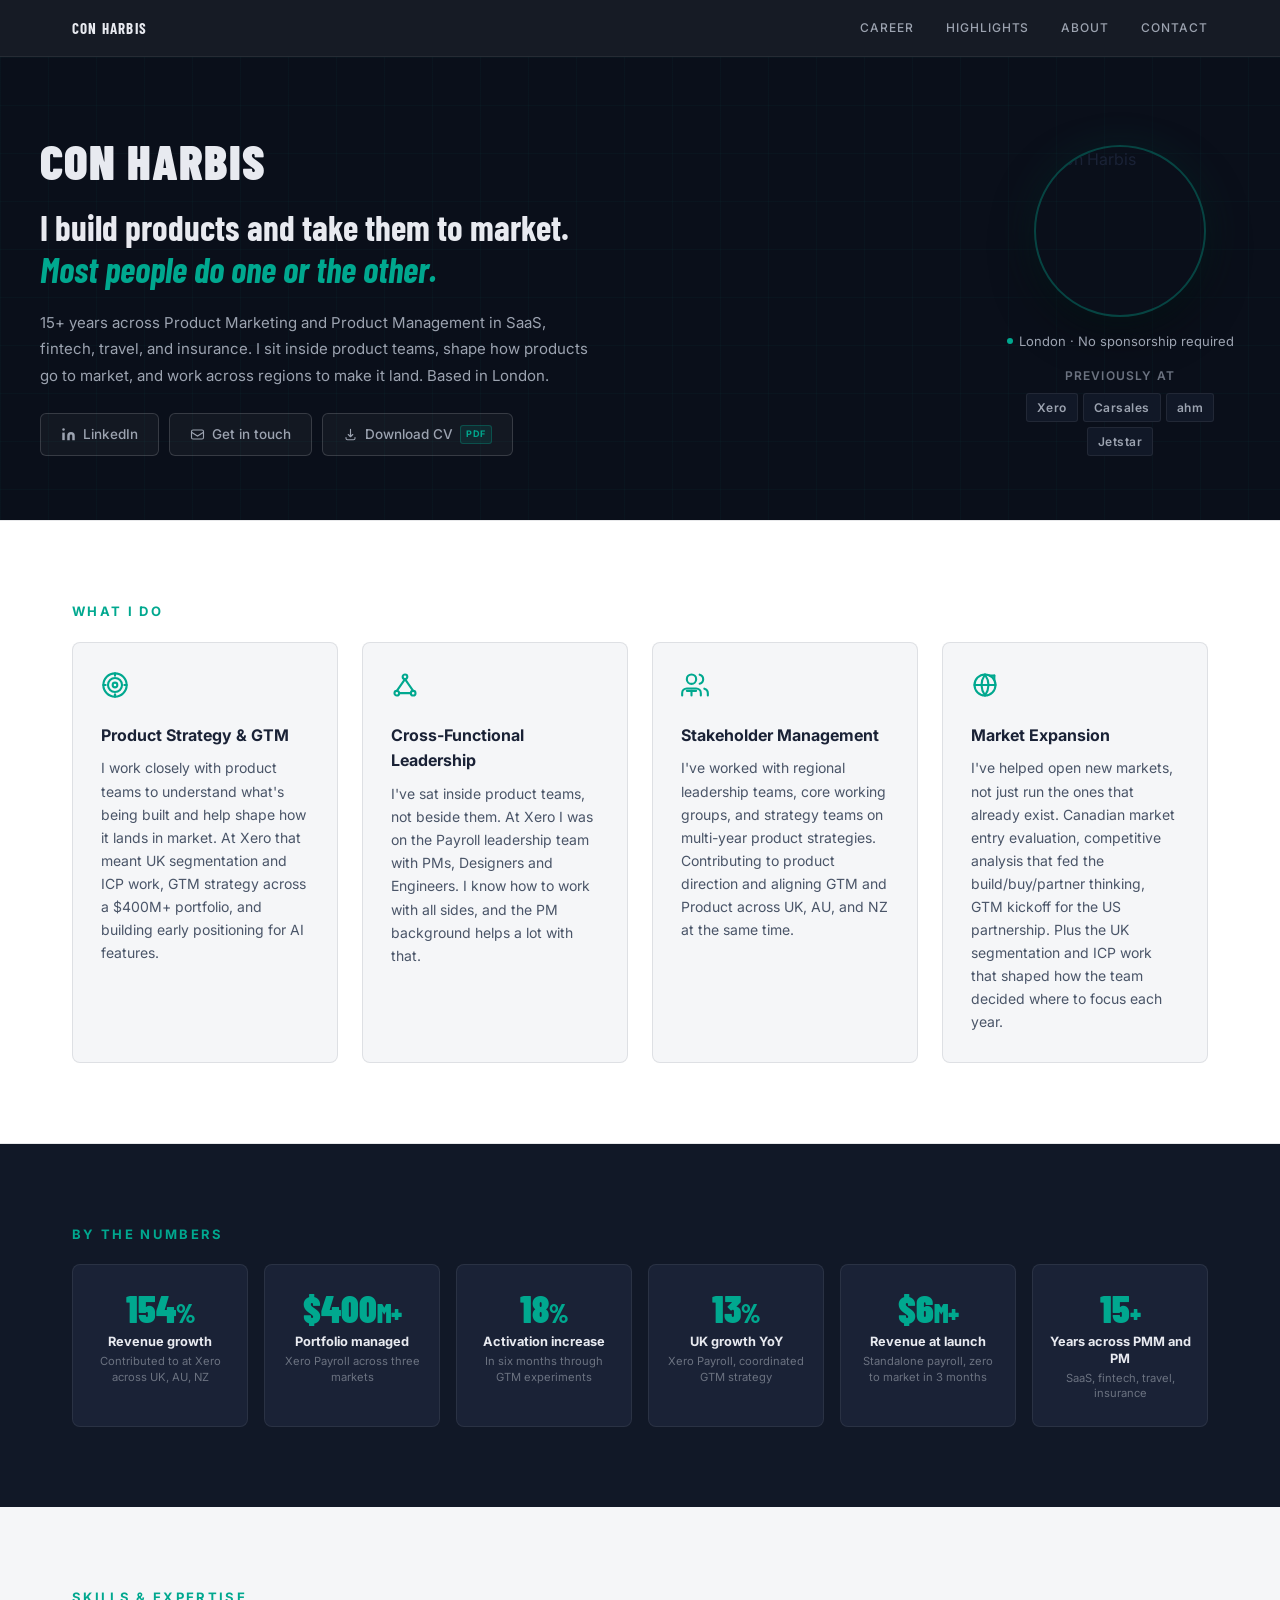
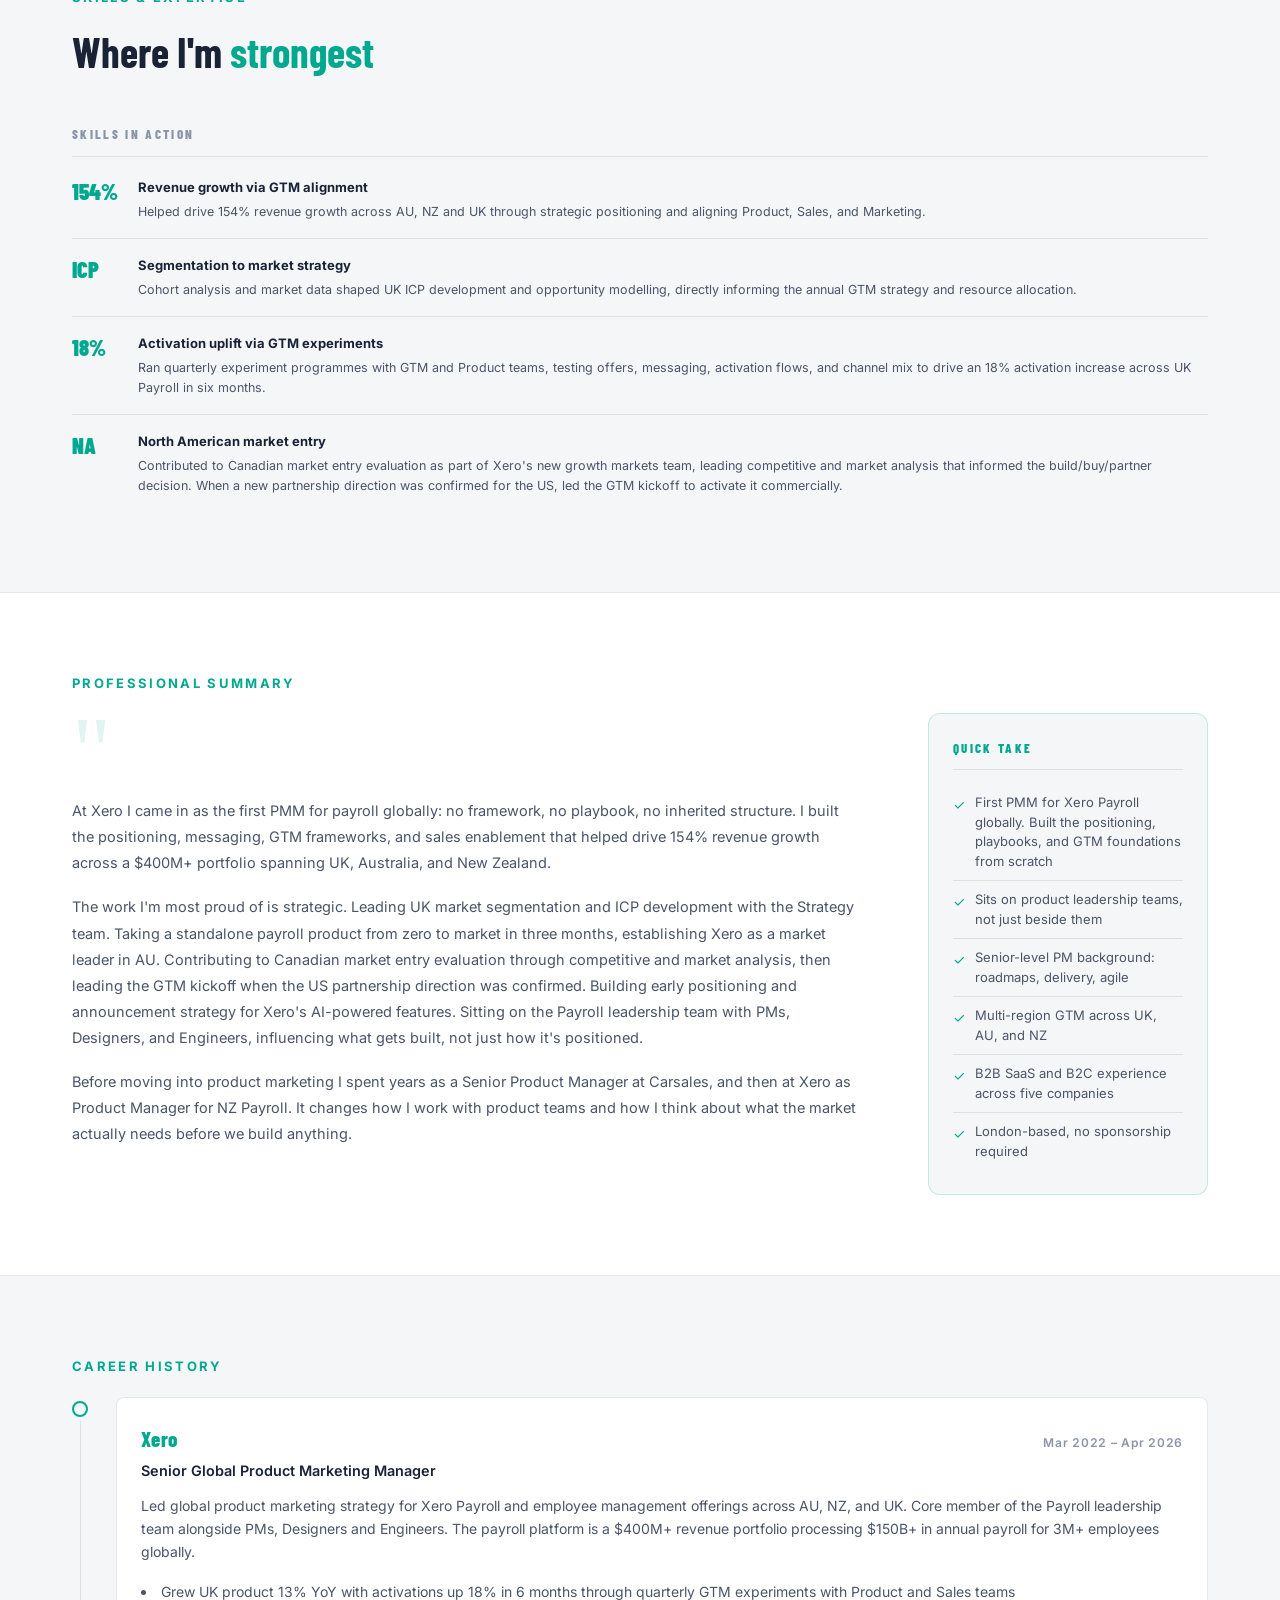
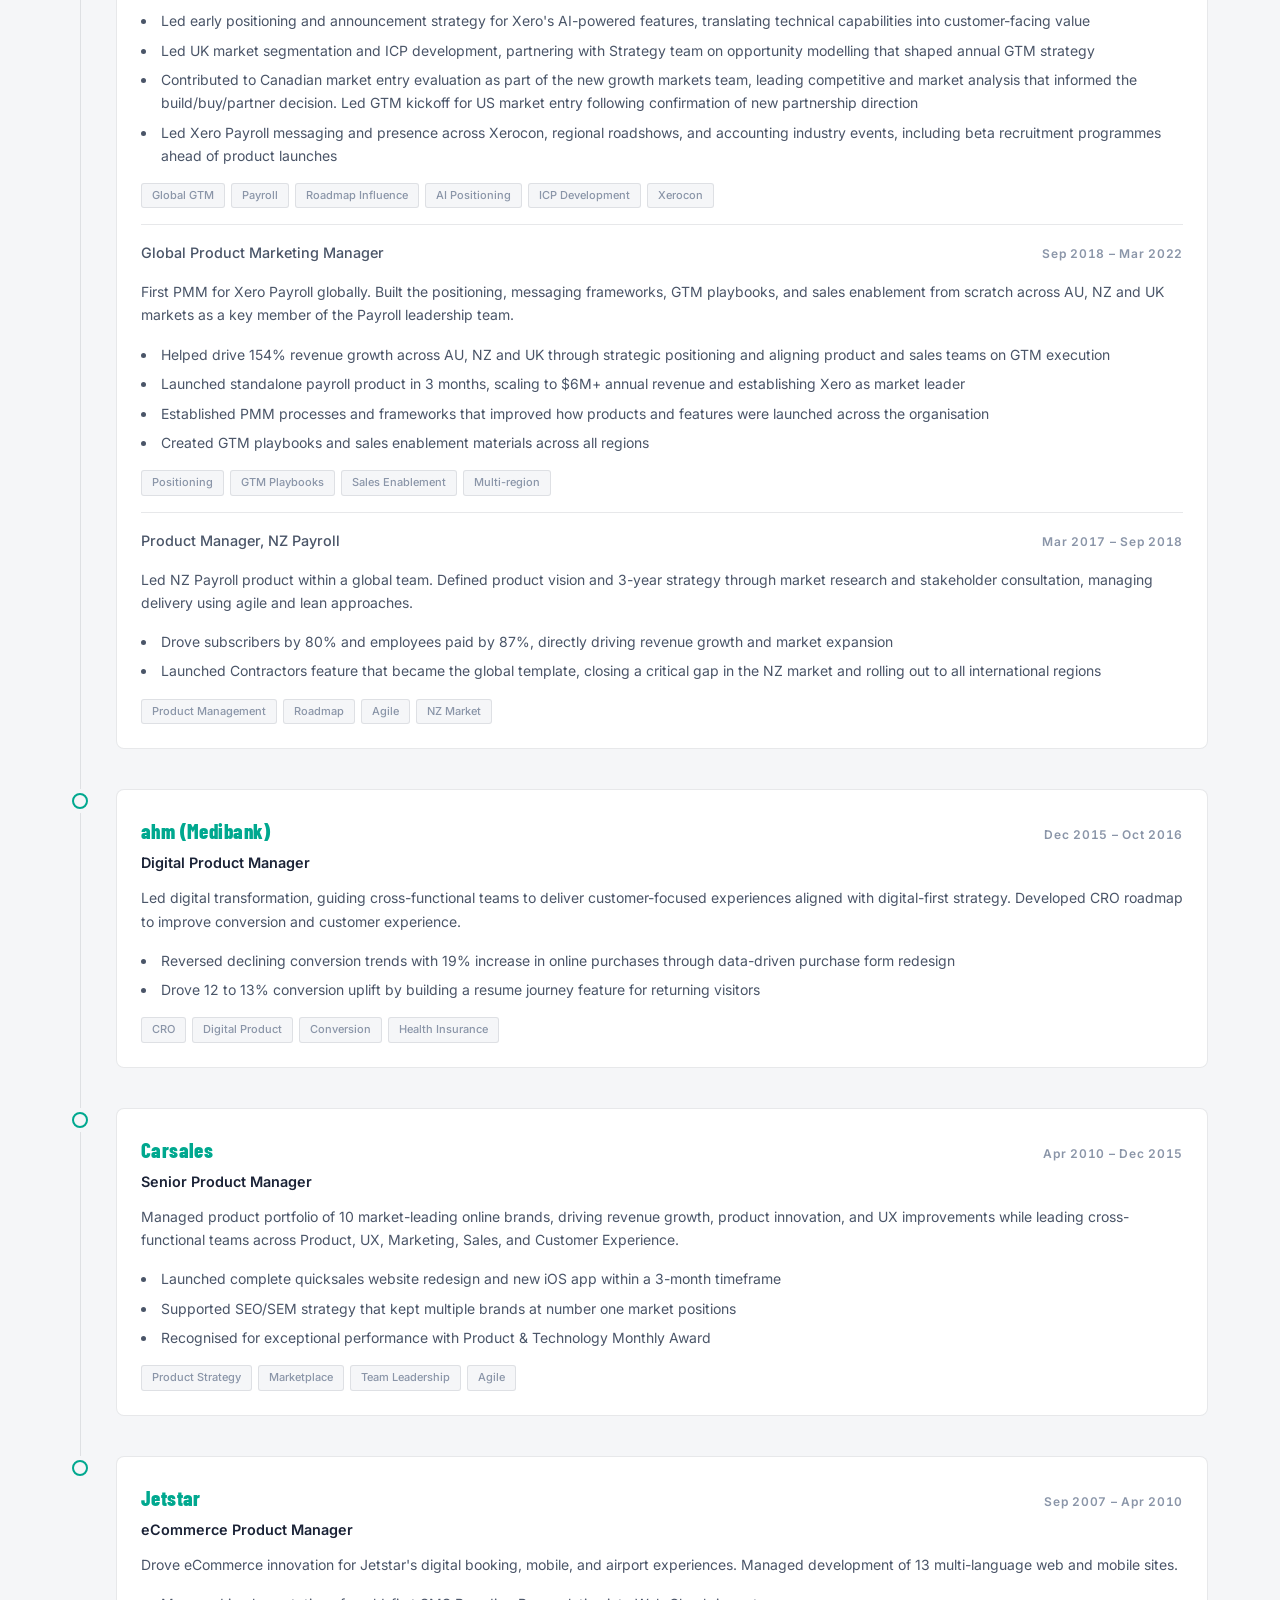
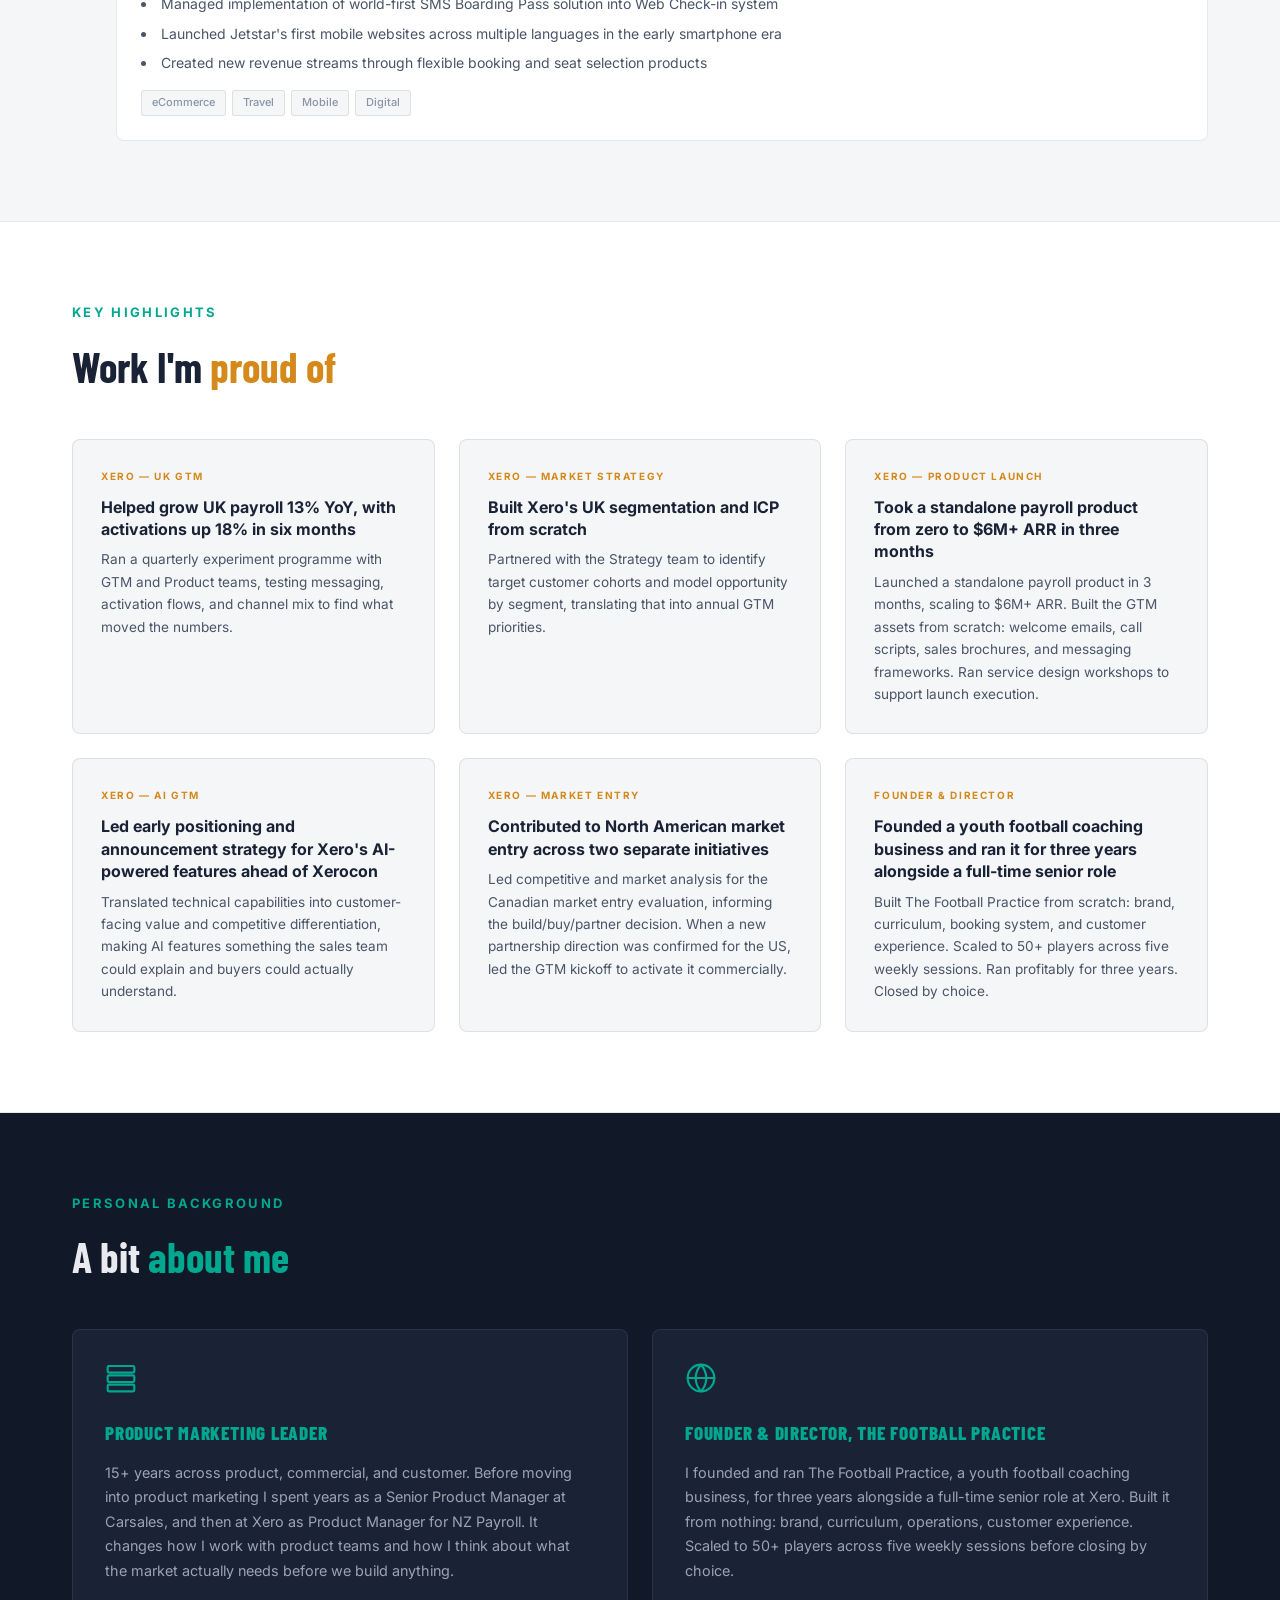
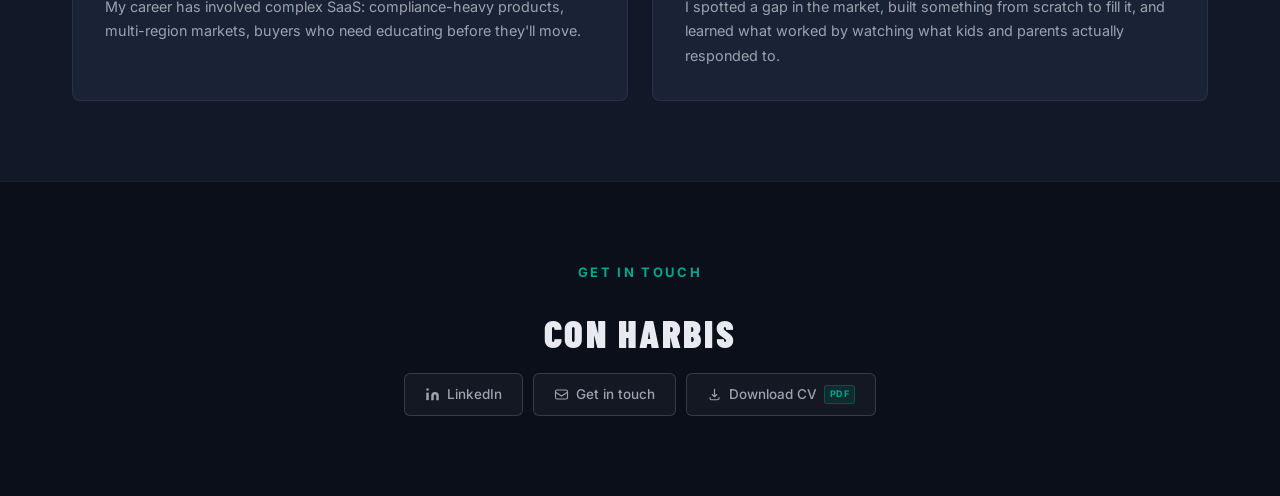
==== brand/index.html @ cfc6665c "Update standalone product launch copy on conharbis.com" ====
<!DOCTYPE html>
<html lang="en">
<head>
    <meta charset="UTF-8">
    <meta name="viewport" content="width=device-width, initial-scale=1.0">
    <title>Con Harbis — Product Marketing Leader</title>
    <meta name="description" content="Con Harbis — 15+ years across Product Marketing and Product Management. Product marketing leader based in London.">
    <link rel="preconnect" href="https://fonts.googleapis.com">
    <link rel="preconnect" href="https://fonts.gstatic.com" crossorigin>
    <link href="https://fonts.googleapis.com/css2?family=Inter:wght@300;400;500;600;700;900&family=Barlow+Condensed:wght@400;600;700;800;900&display=swap" rel="stylesheet">
<style>
*, *::before, *::after { box-sizing: border-box; margin: 0; padding: 0; }
html { scroll-behavior: smooth; }
body {
    font-family: 'Inter', system-ui, sans-serif;
    background: #f5f6f8; color: #1a2236;
    line-height: 1.6; font-size: 16px;
    -webkit-font-smoothing: antialiased;
    overflow-x: hidden;
}
a { color: inherit; text-decoration: none; }
img { max-width: 100%; display: block; }

:root {
    --teal:           #00a88f;
    --teal-light:     rgba(0,168,143,0.10);
    --teal-mid:       rgba(0,168,143,0.22);
    --amber:          #d4891a;
    --amber-light:    rgba(212,137,26,0.10);
    --dark-bg:        #0a0f1a;
    --dark-bg-2:      #111827;
    --dark-bg-3:      #1a2236;
    --dark-border:    rgba(255,255,255,0.07);
    --dark-text:      #e8eaf0;
    --dark-text-mid:  #9ca3b0;
    --dark-text-dim:  #6b7280;
    --light-bg:       #f5f6f8;
    --light-bg-2:     #ffffff;
    --light-border:   rgba(26,34,54,0.10);
    --light-text:     #1a2236;
    --light-text-mid: #4a5568;
    --light-text-dim: #8a95a8;
    --font-head: 'Barlow Condensed', sans-serif;
    --font-body: 'Inter', sans-serif;
}
@keyframes pulse {
    0%, 100% { opacity: 1; transform: scale(1); }
    50%       { opacity: 0.5; transform: scale(0.7); }
}

/* NAV */
.site-nav {
    position: sticky; top: 0; z-index: 100;
    background: rgba(10,15,26,0.95);
    backdrop-filter: blur(16px);
    border-bottom: 1px solid var(--dark-border);
}
.nav-inner {
    max-width: 1200px; margin: 0 auto;
    padding: 0 2rem; height: 56px;
    display: flex; align-items: center; justify-content: space-between;
}
.nav-brand { font-family: var(--font-head); font-size: 15px; font-weight: 700; letter-spacing: 0.08em; color: var(--dark-text); }
.nav-links { display: flex; gap: 2rem; align-items: center; }
.nav-links a { font-size: 12px; font-weight: 500; letter-spacing: 0.08em; text-transform: uppercase; color: var(--dark-text-mid); transition: color 0.2s; }
.nav-links a:hover { color: var(--teal); }

/* HERO */
.hero {
    position: relative; overflow: hidden;
    background: var(--dark-bg); padding: 5rem 2rem 4rem;
}
.hero::before {
    content: ''; position: absolute; inset: 0;
    background-image:
        linear-gradient(rgba(0,168,143,0.04) 1px, transparent 1px),
        linear-gradient(90deg, rgba(0,168,143,0.04) 1px, transparent 1px);
    background-size: 48px 48px; pointer-events: none;
}
.hero-inner {
    max-width: 1200px; margin: 0 auto;
    display: grid; grid-template-columns: 1fr 240px;
    gap: 56px; align-items: flex-start;
    position: relative; z-index: 1;
}
.hero-left { display: flex; flex-direction: column; gap: 20px; }
.hero-name { font-family: var(--font-head); font-size: clamp(2.2rem, 3.8vw, 3.5rem); font-weight: 900; letter-spacing: 0.02em; line-height: 1; color: var(--dark-text); }
.hero-headline { font-family: var(--font-head); font-size: clamp(1.5rem, 2.8vw, 2.2rem); font-weight: 700; line-height: 1.2; color: var(--dark-text); }
.hero-headline em { font-style: italic; color: var(--teal); font-weight: 700; }
.hero-sub { font-size: 15px; line-height: 1.75; color: var(--dark-text-mid); max-width: 560px; }
.hero-btns { display: flex; flex-wrap: wrap; gap: 10px; margin-top: 4px; }
.hero-btn {
    display: inline-flex; align-items: center; gap: 7px;
    padding: 10px 20px; border: 1px solid rgba(255,255,255,0.15);
    border-radius: 6px; background: rgba(255,255,255,0.04);
    color: var(--dark-text-mid); font-size: 13.5px; font-weight: 500;
    transition: all 0.2s; cursor: pointer; font-family: var(--font-body);
}
.hero-btn:hover { border-color: var(--teal); color: var(--teal); background: var(--teal-light); }
.btn-pdf-tag {
    font-size: 9px; font-weight: 700; letter-spacing: 0.5px; color: var(--teal);
    background: rgba(0,168,143,0.12); border: 1px solid rgba(0,168,143,0.3);
    border-radius: 3px; padding: 1px 5px;
}
.hero-logos { display: flex; align-items: center; gap: 1.25rem; flex-wrap: wrap; margin-top: 4px; }
.logos-label { font-size: 11px; font-weight: 600; letter-spacing: 0.1em; text-transform: uppercase; color: var(--dark-text-dim); }
.co-badge { font-size: 12px; font-weight: 600; letter-spacing: 0.04em; color: var(--dark-text-mid); padding: 4px 12px; border: 1px solid var(--dark-border); border-radius: 3px; background: var(--dark-bg-2); }
.hero-right { display: flex; flex-direction: column; align-items: center; gap: 14px; padding-top: 8px; }
.hero-right-logos { display: flex; flex-direction: column; align-items: center; gap: 8px; width: 100%; }
.hero-right-logos .logos-label { font-size: 12px; font-weight: 600; letter-spacing: 0.1em; text-transform: uppercase; color: var(--dark-text-dim); }
.hero-right-badges { display: flex; flex-wrap: wrap; gap: 5px; justify-content: center; }
.hero-right-badges .co-badge { font-size: 12px; padding: 4px 10px; }
.hero-photo-wrap {
    width: 172px; height: 172px; border-radius: 50%;
    border: 2px solid rgba(0,168,143,0.35);
    box-shadow: 0 0 40px rgba(0,168,143,0.10), 0 16px 40px rgba(0,0,0,0.5);
    overflow: hidden; flex-shrink: 0;
}
.hero-photo { width: 100%; height: 100%; object-fit: cover; display: block; }
.hero-location { display: flex; align-items: center; gap: 6px; font-size: 13px; color: var(--dark-text-mid); text-align: center; white-space: nowrap; }
.loc-dot { width: 6px; height: 6px; border-radius: 50%; background: var(--teal); flex-shrink: 0; animation: pulse 2s infinite; margin-right: 0; }

/* SHARED SECTION */
.section-inner { max-width: 1200px; margin: 0 auto; padding: 5rem 2rem; }
.section-label { font-size: 13px; font-weight: 700; letter-spacing: 0.18em; text-transform: uppercase; color: var(--teal); margin-bottom: 1.25rem; }
.section-title { font-family: var(--font-head); font-size: clamp(1.8rem, 3.5vw, 2.6rem); font-weight: 700; line-height: 1.15; color: var(--light-text); margin-bottom: 3rem; }
.section-title-dark { color: var(--dark-text); }
.accent-teal { color: var(--teal); }
.accent-amber { color: var(--amber); }

/* WHAT I DO */
.pillars { background: var(--light-bg-2); border-top: 1px solid var(--light-border); border-bottom: 1px solid var(--light-border); }
.pillars-grid { display: grid; grid-template-columns: repeat(4, 1fr); gap: 1.5rem; }
.pillar-card { background: var(--light-bg); border: 1px solid var(--light-border); border-radius: 8px; padding: 1.75rem; transition: border-color 0.2s, box-shadow 0.2s; }
.pillar-card:hover { border-color: var(--teal); box-shadow: 0 4px 16px rgba(0,168,143,0.08); }
.pillar-icon { color: var(--teal); margin-bottom: 1rem; }
.pillar-card h3 { font-size: 1rem; font-weight: 700; color: var(--light-text); margin-bottom: 0.5rem; }
.pillar-card p { font-size: 0.875rem; color: var(--light-text-mid); line-height: 1.65; }

/* STATS — dark, 6 col */
.stats { background: var(--dark-bg-2); }
.stats-grid { display: grid; grid-template-columns: repeat(6, 1fr); gap: 1rem; }
.stat-card { background: var(--dark-bg-3); border: 1px solid var(--dark-border); border-radius: 8px; padding: 1.5rem 1rem; text-align: center; transition: border-color 0.2s; }
.stat-card:hover { border-color: var(--teal); }
.stat-num { font-family: var(--font-head); font-size: 2.4rem; font-weight: 900; color: var(--teal); line-height: 1; margin-bottom: 0.4rem; }
.stat-suffix { font-size: 1.6rem; }
.stat-label { font-size: 0.8rem; font-weight: 700; color: var(--dark-text); margin-bottom: 0.2rem; line-height: 1.3; }
.stat-sub { font-size: 0.7rem; color: var(--dark-text-dim); line-height: 1.4; }

/* SKILLS — light, two col Mixpanel style */
.skills { background: var(--light-bg); }
.skills-layout { display: grid; grid-template-columns: 1fr 1fr; gap: 4rem; align-items: start; }
.skills-col-head { font-family: var(--font-head); font-size: 13px; font-weight: 800; letter-spacing: 0.18em; text-transform: uppercase; color: var(--light-text-dim); padding-bottom: 0.75rem; border-bottom: 1px solid var(--light-border); margin-bottom: 0.25rem; }
.spec-row { display: grid; grid-template-columns: 56px 1fr 100px; gap: 12px; align-items: center; padding: 11px 0; border-bottom: 1px solid var(--light-border); }
.spec-row:last-child { border-bottom: none; }
.spec-code { font-family: var(--font-head); font-size: 11px; font-weight: 800; letter-spacing: 1px; color: var(--teal); }
.spec-name { font-size: 13px; font-weight: 500; color: var(--light-text); }
.spec-track { height: 5px; background: rgba(0,168,143,0.12); border-radius: 3px; overflow: hidden; }
.spec-bar { display: block; height: 100%; width: var(--w, 80%); background: linear-gradient(90deg, var(--teal), #00d4b8); border-radius: 3px; }

/* Data in action */
.dia-list { display: flex; flex-direction: column; gap: 0; }
.dia-item { display: grid; grid-template-columns: 52px 1fr; gap: 14px; align-items: start; padding: 16px 0; border-bottom: 1px solid var(--light-border); }
.dia-item:last-child { border-bottom: none; }
.dia-metric { font-family: var(--font-head); font-size: 1.4rem; font-weight: 900; color: var(--teal); line-height: 1.1; padding-top: 2px; }
.dia-title { font-size: 13px; font-weight: 700; color: var(--light-text); margin-bottom: 4px; }
.dia-desc { font-size: 12.5px; color: var(--light-text-mid); line-height: 1.6; }

/* PROFESSIONAL SUMMARY */
.summary { background: var(--light-bg-2); border-top: 1px solid var(--light-border); border-bottom: 1px solid var(--light-border); }
.summary-layout { display: grid; grid-template-columns: 1fr 280px; gap: 4rem; align-items: start; }
.big-quote { font-family: Georgia, serif; font-size: 96px; line-height: 0.8; color: rgba(0,168,143,0.12); margin-bottom: 8px; }
.summary-p { font-size: 14.5px; color: var(--light-text-mid); line-height: 1.8; margin-bottom: 18px; }
.summary-p:last-child { margin-bottom: 0; }
.verdict-card { background: var(--light-bg); border: 1px solid rgba(0,168,143,0.2); border-radius: 12px; padding: 1.5rem; position: sticky; top: 80px; }
.verdict-head { font-family: var(--font-head); font-size: 13px; font-weight: 800; letter-spacing: 0.18em; text-transform: uppercase; color: var(--teal); margin-bottom: 14px; padding-bottom: 10px; border-bottom: 1px solid var(--light-border); }
.verdict-item { display: flex; gap: 10px; align-items: flex-start; padding: 9px 0; border-bottom: 1px solid var(--light-border); font-size: 13px; color: var(--light-text-mid); line-height: 1.5; }
.verdict-item:last-child { border-bottom: none; }
.verdict-tick { color: var(--teal); font-size: 14px; flex-shrink: 0; margin-top: 1px; }

/* CAREER */
.career { background: var(--light-bg); }
.timeline { display: flex; flex-direction: column; gap: 0; }
.tl-item { display: grid; grid-template-columns: 20px 1fr; gap: 1.5rem; padding-bottom: 2.5rem; position: relative; }
.tl-item:last-child { padding-bottom: 0; }
.tl-item::before { content: ''; position: absolute; left: 8px; top: 24px; bottom: 0; width: 1px; background: var(--light-border); }
.tl-item:last-child::before { display: none; }
.tl-marker { width: 16px; height: 16px; border-radius: 50%; border: 2px solid var(--teal); background: var(--light-bg); margin-top: 4px; flex-shrink: 0; position: relative; z-index: 1; }
.tl-content { background: var(--light-bg-2); border: 1px solid var(--light-border); border-radius: 8px; padding: 1.5rem; transition: border-color 0.2s, box-shadow 0.2s; }
.tl-content:hover { border-color: var(--teal); box-shadow: 0 4px 16px rgba(0,168,143,0.07); }
.tl-head { display: flex; justify-content: space-between; align-items: baseline; margin-bottom: 0.25rem; flex-wrap: wrap; gap: 0.5rem; }
.tl-company { font-family: var(--font-head); font-size: 1.3rem; font-weight: 800; color: var(--teal); letter-spacing: 0.02em; }
.tl-period { font-size: 12px; font-weight: 600; letter-spacing: 0.06em; color: var(--light-text-dim); font-variant-numeric: tabular-nums; }
.tl-role { font-size: 0.9rem; font-weight: 600; color: var(--light-text); margin-bottom: 0.75rem; }
.tl-desc { font-size: 0.875rem; color: var(--light-text-mid); line-height: 1.65; margin-bottom: 1rem; }
.tl-tags { display: flex; flex-wrap: wrap; gap: 6px; }
.tl-bullets { margin: 0 0 1rem 1rem; padding: 0; list-style: disc; }
.tl-bullets li { font-size: 0.875rem; color: var(--light-text-mid); line-height: 1.65; margin-bottom: 0.4rem; padding-left: 0.25rem; }
.tl-tags span { font-size: 11px; font-weight: 500; padding: 3px 10px; border-radius: 3px; background: var(--light-bg); border: 1px solid var(--light-border); color: var(--light-text-dim); }
.tl-sub-role { margin-top: 1rem; padding-top: 1rem; border-top: 1px solid var(--light-border); }
.tl-sub-role .tl-role { color: var(--light-text-mid); font-weight: 500; }

/* HIGHLIGHTS */
.highlights { background: var(--light-bg-2); border-top: 1px solid var(--light-border); border-bottom: 1px solid var(--light-border); }
.hl-grid { display: grid; grid-template-columns: repeat(3, 1fr); gap: 1.5rem; }
.hl-card { background: var(--light-bg); border: 1px solid var(--light-border); border-radius: 8px; padding: 1.75rem; transition: border-color 0.2s, box-shadow 0.2s; }
.hl-card:hover { border-color: var(--amber); box-shadow: 0 4px 16px rgba(212,137,26,0.08); }
.hl-metric { font-size: 10px; font-weight: 700; letter-spacing: 0.16em; text-transform: uppercase; color: var(--amber); margin-bottom: 0.75rem; }
.hl-card h3 { font-size: 1rem; font-weight: 700; color: var(--light-text); margin-bottom: 0.5rem; line-height: 1.4; }
.hl-card p { font-size: 0.85rem; color: var(--light-text-mid); line-height: 1.65; }

/* PERSONAL BACKGROUND — dark two cards */
.personal { background: var(--dark-bg-2); }
.personal .section-label { color: var(--teal); }
.personal .section-title { color: var(--dark-text); }
.personal-grid { display: grid; grid-template-columns: 1fr 1fr; gap: 1.5rem; }
.personal-card { background: var(--dark-bg-3); border: 1px solid var(--dark-border); border-radius: 8px; padding: 2rem; transition: border-color 0.2s; }
.personal-card:hover { border-color: rgba(0,168,143,0.3); }
.personal-card-icon { margin-bottom: 1rem; }
.personal-card h3 { font-family: var(--font-head); font-size: 1.2rem; font-weight: 800; color: var(--teal); letter-spacing: 0.04em; text-transform: uppercase; margin-bottom: 0.75rem; }
.personal-card p { font-size: 0.9rem; color: var(--dark-text-mid); line-height: 1.7; }
.personal-card p + p { margin-top: 0.75rem; }

/* FOOTER */
.cta-footer { background: var(--dark-bg); border-top: 1px solid var(--dark-border); }
.footer-inner { max-width: 1200px; margin: 0 auto; padding: 5rem 2rem; text-align: center; }
.footer-eyebrow { font-size: 13px; font-weight: 700; letter-spacing: 0.18em; text-transform: uppercase; color: var(--teal); margin-bottom: 1.25rem; }
.footer-name { font-family: var(--font-head); font-size: clamp(1.8rem, 3vw, 2.4rem); font-weight: 900; letter-spacing: 0.06em; color: var(--dark-text); margin-bottom: 0.5rem; }
.footer-tagline { font-size: 1rem; color: var(--dark-text-mid); margin-bottom: 2.5rem; }
.contact-chips { display: flex; gap: 10px; justify-content: center; flex-wrap: wrap; }
.contact-chip { display: inline-flex; align-items: center; gap: 7px; padding: 10px 20px; border: 1px solid rgba(255,255,255,0.15); border-radius: 6px; background: rgba(255,255,255,0.04); color: var(--dark-text-mid); font-size: 13.5px; font-weight: 500; transition: all 0.2s; cursor: pointer; font-family: var(--font-body); }
.contact-chip:hover { border-color: var(--teal); color: var(--teal); background: var(--teal-light); }

/* RESPONSIVE */
@media (max-width: 1024px) {
    .hero-inner     { grid-template-columns: 1fr 180px; gap: 40px; }
    .pillars-grid   { grid-template-columns: repeat(2, 1fr); }
    .stats-grid     { grid-template-columns: repeat(3, 1fr); }
    .skills-layout  { grid-template-columns: 1fr; gap: 2rem; }
    .summary-layout { grid-template-columns: 1fr; }
    .verdict-card   { position: static; }
    .hl-grid        { grid-template-columns: repeat(2, 1fr); }
    .personal-grid  { grid-template-columns: 1fr; }
}
@media (max-width: 768px) {
    .hero-inner      { grid-template-columns: 1fr; }
    .hero-right      { flex-direction: row; flex-wrap: wrap; align-items: center; }
    .hero-photo-wrap { width: 80px; height: 80px; flex-shrink: 0; }
    .hero-location   { white-space: normal; }
    .stats-grid      { grid-template-columns: repeat(2, 1fr); }
}
@media (max-width: 640px) {
    .pillars-grid, .hl-grid { grid-template-columns: 1fr; }
    .nav-links a { display: none; }
    .spec-track { display: none; }
    .spec-row { grid-template-columns: 48px 1fr; }
}
</style>
    <script defer src="/_vercel/insights/script.js"></script>
    <!-- Google tag (gtag.js) -->
    <script async src="https://www.googletagmanager.com/gtag/js?id=G-0GKGJ48VSY"></script>
    <script>
        window.dataLayer = window.dataLayer || [];
        function gtag(){dataLayer.push(arguments);}
        gtag('js', new Date());
        gtag('config', 'G-0GKGJ48VSY');
    </script>
</head>
<body>

<!-- NAV -->
<nav class="site-nav">
    <div class="nav-inner">
        <span class="nav-brand">CON HARBIS</span>
        <div class="nav-links">
            <a href="#career">Career</a>
            <a href="#highlights">Highlights</a>
            <a href="#summary">About</a>
            <a href="#contact">Contact</a>
        </div>
    </div>
</nav>

<!-- HERO -->
<section class="hero" id="top">
    <div class="hero-inner">
        <div class="hero-left">
            <h1 class="hero-name">CON HARBIS</h1>
            <h2 class="hero-headline">
                I build products and take them to market.<br>
                <em>Most people do one or the other.</em>
            </h2>
            <p class="hero-sub">15+ years across Product Marketing and Product Management in SaaS, fintech, travel, and insurance. I sit inside product teams, shape how products go to market, and work across regions to make it land. Based in London.</p>
            <div class="hero-btns">
                <a href="https://www.linkedin.com/in/conharbis/" class="hero-btn" target="_blank">
                    <svg viewBox="0 0 24 24" fill="currentColor" width="15" height="15" style="flex-shrink:0"><path d="M16 8a6 6 0 0 1 6 6v7h-4v-7a2 2 0 0 0-2-2 2 2 0 0 0-2 2v7h-4v-7a6 6 0 0 1 6-6z"/><rect x="2" y="9" width="4" height="12"/><circle cx="4" cy="4" r="2"/></svg>
                    LinkedIn
                </a>
                <a href="mailto:conharbis@gmail.com" class="hero-btn">
                    <svg viewBox="0 0 20 20" fill="none" width="15" height="15" style="flex-shrink:0"><rect x="2" y="4" width="16" height="12" rx="2" stroke="currentColor" stroke-width="1.5"/><path d="M2 7l8 5 8-5" stroke="currentColor" stroke-width="1.5" stroke-linecap="round"/></svg>
                    Get in touch
                </a>
                <a href="2026-Con-Harbis-CV.pdf" class="hero-btn" target="_blank">
                    <svg viewBox="0 0 20 20" fill="none" width="15" height="15" style="flex-shrink:0"><path d="M10 3v10m0 0l-3-3m3 3l3-3" stroke="currentColor" stroke-width="1.5" stroke-linecap="round" stroke-linejoin="round"/><path d="M4 14v1a2 2 0 002 2h8a2 2 0 002-2v-1" stroke="currentColor" stroke-width="1.5" stroke-linecap="round"/></svg>
                    Download CV <span class="btn-pdf-tag">PDF</span>
                </a>
            </div>
        </div>
        <div class="hero-right">
            <div class="hero-photo-wrap">
                <img src="Images/con-headshot-032026.jpeg" alt="Con Harbis" class="hero-photo">
            </div>
            <div class="hero-location">
                <span class="loc-dot"></span>
                London · No sponsorship required
            </div>
            <div class="hero-right-logos">
                <div class="logos-label">Previously at</div>
                <div class="hero-right-badges">
                    <span class="co-badge">Xero</span>
                    <span class="co-badge">Carsales</span>
                    <span class="co-badge">ahm</span>
                    <span class="co-badge">Jetstar</span>
                </div>
            </div>
        </div>
    </div>
</section>

<!-- WHAT I DO -->
<section class="pillars" id="pillars">
    <div class="section-inner">
        <div class="section-label">WHAT I DO</div>
        <div class="pillars-grid">
            <div class="pillar-card">
                <div class="pillar-icon"><svg width="28" height="28" viewBox="0 0 24 24" fill="none" stroke="currentColor" stroke-width="1.8" stroke-linecap="round" stroke-linejoin="round"><circle cx="12" cy="12" r="10"/><circle cx="12" cy="12" r="6"/><circle cx="12" cy="12" r="2"/><line x1="12" y1="2" x2="12" y2="4"/><line x1="12" y1="20" x2="12" y2="22"/><line x1="2" y1="12" x2="4" y2="12"/><line x1="20" y1="12" x2="22" y2="12"/></svg></div>
                <h3>Product Strategy &amp; GTM</h3>
                <p>I work closely with product teams to understand what's being built and help shape how it lands in market. At Xero that meant UK segmentation and ICP work, GTM strategy across a $400M+ portfolio, and building early positioning for AI features.</p>
            </div>
            <div class="pillar-card">
                <div class="pillar-icon"><svg width="28" height="28" viewBox="0 0 24 24" fill="none" stroke="currentColor" stroke-width="1.8" stroke-linecap="round" stroke-linejoin="round"><circle cx="12" cy="5" r="2"/><circle cx="5" cy="19" r="2"/><circle cx="19" cy="19" r="2"/><line x1="12" y1="7" x2="5" y2="17"/><line x1="12" y1="7" x2="19" y2="17"/><line x1="7" y1="19" x2="17" y2="19"/></svg></div>
                <h3>Cross-Functional Leadership</h3>
                <p>I've sat inside product teams, not beside them. At Xero I was on the Payroll leadership team with PMs, Designers and Engineers. I know how to work with all sides, and the PM background helps a lot with that.</p>
            </div>
            <div class="pillar-card">
                <div class="pillar-icon"><svg width="28" height="28" viewBox="0 0 24 24" fill="none" stroke="currentColor" stroke-width="1.8" stroke-linecap="round" stroke-linejoin="round"><path d="M17 21v-2a4 4 0 0 0-4-4H5a4 4 0 0 0-4 4v2"/><circle cx="9" cy="7" r="4"/><path d="M23 21v-2a4 4 0 0 0-3-3.87"/><path d="M16 3.13a4 4 0 0 1 0 7.75"/><line x1="9" y1="21" x2="9" y2="17"/><line x1="5" y1="17" x2="13" y2="17"/></svg></div>
                <h3>Stakeholder Management</h3>
                <p>I've worked with regional leadership teams, core working groups, and strategy teams on multi-year product strategies. Contributing to product direction and aligning GTM and Product across UK, AU, and NZ at the same time.</p>
            </div>
            <div class="pillar-card">
                <div class="pillar-icon"><svg width="28" height="28" viewBox="0 0 24 24" fill="none" stroke="currentColor" stroke-width="1.8" stroke-linecap="round" stroke-linejoin="round"><circle cx="12" cy="12" r="9"/><path d="M12 3c-2 3-3 5.5-3 9s1 6 3 9"/><path d="M12 3c2 3 3 5.5 3 9s-1 6-3 9"/><line x1="3" y1="12" x2="21" y2="12"/><line x1="16" y1="4" x2="20" y2="4"/><line x1="20" y1="4" x2="20" y2="8"/></svg></div>
                <h3>Market Expansion</h3>
                <p>I've helped open new markets, not just run the ones that already exist. Canadian market entry evaluation, competitive analysis that fed the build/buy/partner thinking, GTM kickoff for the US partnership. Plus the UK segmentation and ICP work that shaped how the team decided where to focus each year.</p>
            </div>
        </div>
    </div>
</section>

<!-- STATS — 6 metrics, dark -->
<section class="stats" id="stats">
    <div class="section-inner">
        <div class="section-label">BY THE NUMBERS</div>
        <div class="stats-grid">
            <div class="stat-card" data-target="154">
                <div class="stat-num"><span class="cval">0</span><span class="stat-suffix">%</span></div>
                <div class="stat-label">Revenue growth</div>
                <div class="stat-sub">Contributed to at Xero across UK, AU, NZ</div>
            </div>
            <div class="stat-card">
                <div class="stat-num">$400<span class="stat-suffix">M+</span></div>
                <div class="stat-label">Portfolio managed</div>
                <div class="stat-sub">Xero Payroll across three markets</div>
            </div>
            <div class="stat-card" data-target="18">
                <div class="stat-num"><span class="cval">0</span><span class="stat-suffix">%</span></div>
                <div class="stat-label">Activation increase</div>
                <div class="stat-sub">In six months through GTM experiments</div>
            </div>
            <div class="stat-card" data-target="13">
                <div class="stat-num"><span class="cval">0</span><span class="stat-suffix">%</span></div>
                <div class="stat-label">UK growth YoY</div>
                <div class="stat-sub">Xero Payroll, coordinated GTM strategy</div>
            </div>
            <div class="stat-card">
                <div class="stat-num">$6<span class="stat-suffix">M+</span></div>
                <div class="stat-label">Revenue at launch</div>
                <div class="stat-sub">Standalone payroll, zero to market in 3 months</div>
            </div>
            <div class="stat-card" data-target="15">
                <div class="stat-num"><span class="cval">0</span><span class="stat-suffix">+</span></div>
                <div class="stat-label">Years across PMM and PM</div>
                <div class="stat-sub">SaaS, fintech, travel, insurance</div>
            </div>
        </div>
    </div>
</section>

<!-- SKILLS & EXPERTISE -->
<section class="skills" id="skills">
    <div class="section-inner">
        <div class="section-label">SKILLS &amp; EXPERTISE</div>
        <h2 class="section-title">Where I'm <span class="accent-teal">strongest</span></h2>
        <div class="skills-layout" style="grid-template-columns: 1fr;">
            <div>
                <div class="skills-col-head">Skills in action</div>
                <div class="dia-list">
                    <div class="dia-item">
                        <div class="dia-metric">154%</div>
                        <div>
                            <div class="dia-title">Revenue growth via GTM alignment</div>
                            <div class="dia-desc">Helped drive 154% revenue growth across AU, NZ and UK through strategic positioning and aligning Product, Sales, and Marketing.</div>
                        </div>
                    </div>
                    <div class="dia-item">
                        <div class="dia-metric">ICP</div>
                        <div>
                            <div class="dia-title">Segmentation to market strategy</div>
                            <div class="dia-desc">Cohort analysis and market data shaped UK ICP development and opportunity modelling, directly informing the annual GTM strategy and resource allocation.</div>
                        </div>
                    </div>
                    <div class="dia-item">
                        <div class="dia-metric">18%</div>
                        <div>
                            <div class="dia-title">Activation uplift via GTM experiments</div>
                            <div class="dia-desc">Ran quarterly experiment programmes with GTM and Product teams, testing offers, messaging, activation flows, and channel mix to drive an 18% activation increase across UK Payroll in six months.</div>
                        </div>
                    </div>
                    <div class="dia-item">
                        <div class="dia-metric">NA</div>
                        <div>
                            <div class="dia-title">North American market entry</div>
                            <div class="dia-desc">Contributed to Canadian market entry evaluation as part of Xero's new growth markets team, leading competitive and market analysis that informed the build/buy/partner decision. When a new partnership direction was confirmed for the US, led the GTM kickoff to activate it commercially.</div>
                        </div>
                    </div>
                </div>
            </div>
        </div>
    </div>
</section>

<!-- PROFESSIONAL SUMMARY -->
<section class="summary" id="summary">
    <div class="section-inner">
        <div class="section-label">PROFESSIONAL SUMMARY</div>
        <div class="summary-layout">
            <div>
                <div class="big-quote">"</div>
                <p class="summary-p">At Xero I came in as the first PMM for payroll globally: no framework, no playbook, no inherited structure. I built the positioning, messaging, GTM frameworks, and sales enablement that helped drive 154% revenue growth across a $400M+ portfolio spanning UK, Australia, and New Zealand.</p>
                <p class="summary-p">The work I'm most proud of is strategic. Leading UK market segmentation and ICP development with the Strategy team. Taking a standalone payroll product from zero to market in three months, establishing Xero as a market leader in AU. Contributing to Canadian market entry evaluation through competitive and market analysis, then leading the GTM kickoff when the US partnership direction was confirmed. Building early positioning and announcement strategy for Xero's AI-powered features. Sitting on the Payroll leadership team with PMs, Designers, and Engineers, influencing what gets built, not just how it's positioned.</p>
                <p class="summary-p">Before moving into product marketing I spent years as a Senior Product Manager at Carsales, and then at Xero as Product Manager for NZ Payroll. It changes how I work with product teams and how I think about what the market actually needs before we build anything.</p>
            </div>
            <div>
                <div class="verdict-card">
                    <div class="verdict-head">Quick take</div>
                    <div class="verdict-item"><span class="verdict-tick">✓</span>First PMM for Xero Payroll globally. Built the positioning, playbooks, and GTM foundations from scratch</div>
                    <div class="verdict-item"><span class="verdict-tick">✓</span>Sits on product leadership teams, not just beside them</div>
                    <div class="verdict-item"><span class="verdict-tick">✓</span>Senior-level PM background: roadmaps, delivery, agile</div>
                    <div class="verdict-item"><span class="verdict-tick">✓</span>Multi-region GTM across UK, AU, and NZ</div>
                    <div class="verdict-item"><span class="verdict-tick">✓</span>B2B SaaS and B2C experience across five companies</div>
                    <div class="verdict-item"><span class="verdict-tick">✓</span>London-based, no sponsorship required</div>
                </div>
            </div>
        </div>
    </div>
</section>

<!-- CAREER HISTORY -->
<section class="career" id="career">
    <div class="section-inner">
        <div class="section-label">CAREER HISTORY</div>
        <div class="timeline">

            <div class="tl-item">
                <div class="tl-marker"></div>
                <div class="tl-content">
                    <div class="tl-head">
                        <div class="tl-company">Xero</div>
                        <div class="tl-period">Mar 2022 – Apr 2026</div>
                    </div>
                    <div class="tl-role">Senior Global Product Marketing Manager</div>
                    <p class="tl-desc">Led global product marketing strategy for Xero Payroll and employee management offerings across AU, NZ, and UK. Core member of the Payroll leadership team alongside PMs, Designers and Engineers. The payroll platform is a $400M+ revenue portfolio processing $150B+ in annual payroll for 3M+ employees globally.</p>
                    <ul class="tl-bullets">
                        <li>Grew UK product 13% YoY with activations up 18% in 6 months through quarterly GTM experiments with Product and Sales teams</li>
                        <li>Led early positioning and announcement strategy for Xero's AI-powered features, translating technical capabilities into customer-facing value</li>
                        <li>Led UK market segmentation and ICP development, partnering with Strategy team on opportunity modelling that shaped annual GTM strategy</li>
                        <li>Contributed to Canadian market entry evaluation as part of the new growth markets team, leading competitive and market analysis that informed the build/buy/partner decision. Led GTM kickoff for US market entry following confirmation of new partnership direction</li>
                        <li>Led Xero Payroll messaging and presence across Xerocon, regional roadshows, and accounting industry events, including beta recruitment programmes ahead of product launches</li>
                    </ul>
                    <div class="tl-tags"><span>Global GTM</span><span>Payroll</span><span>Roadmap Influence</span><span>AI Positioning</span><span>ICP Development</span><span>Xerocon</span></div>

                    <div class="tl-sub-role">
                        <div class="tl-head">
                            <div class="tl-role">Global Product Marketing Manager</div>
                            <div class="tl-period">Sep 2018 – Mar 2022</div>
                        </div>
                        <p class="tl-desc">First PMM for Xero Payroll globally. Built the positioning, messaging frameworks, GTM playbooks, and sales enablement from scratch across AU, NZ and UK markets as a key member of the Payroll leadership team.</p>
                        <ul class="tl-bullets">
                            <li>Helped drive 154% revenue growth across AU, NZ and UK through strategic positioning and aligning product and sales teams on GTM execution</li>
                            <li>Launched standalone payroll product in 3 months, scaling to $6M+ annual revenue and establishing Xero as market leader</li>
                            <li>Established PMM processes and frameworks that improved how products and features were launched across the organisation</li>
                            <li>Created GTM playbooks and sales enablement materials across all regions</li>
                        </ul>
                        <div class="tl-tags"><span>Positioning</span><span>GTM Playbooks</span><span>Sales Enablement</span><span>Multi-region</span></div>
                    </div>

                    <div class="tl-sub-role">
                        <div class="tl-head">
                            <div class="tl-role">Product Manager, NZ Payroll</div>
                            <div class="tl-period">Mar 2017 – Sep 2018</div>
                        </div>
                        <p class="tl-desc">Led NZ Payroll product within a global team. Defined product vision and 3-year strategy through market research and stakeholder consultation, managing delivery using agile and lean approaches.</p>
                        <ul class="tl-bullets">
                            <li>Drove subscribers by 80% and employees paid by 87%, directly driving revenue growth and market expansion</li>
                            <li>Launched Contractors feature that became the global template, closing a critical gap in the NZ market and rolling out to all international regions</li>
                        </ul>
                        <div class="tl-tags"><span>Product Management</span><span>Roadmap</span><span>Agile</span><span>NZ Market</span></div>
                    </div>
                </div>
            </div>

            <div class="tl-item">
                <div class="tl-marker"></div>
                <div class="tl-content">
                    <div class="tl-head">
                        <div class="tl-company">ahm (Medibank)</div>
                        <div class="tl-period">Dec 2015 – Oct 2016</div>
                    </div>
                    <div class="tl-role">Digital Product Manager</div>
                    <p class="tl-desc">Led digital transformation, guiding cross-functional teams to deliver customer-focused experiences aligned with digital-first strategy. Developed CRO roadmap to improve conversion and customer experience.</p>
                    <ul class="tl-bullets">
                        <li>Reversed declining conversion trends with 19% increase in online purchases through data-driven purchase form redesign</li>
                        <li>Drove 12 to 13% conversion uplift by building a resume journey feature for returning visitors</li>
                    </ul>
                    <div class="tl-tags"><span>CRO</span><span>Digital Product</span><span>Conversion</span><span>Health Insurance</span></div>
                </div>
            </div>

            <div class="tl-item">
                <div class="tl-marker"></div>
                <div class="tl-content">
                    <div class="tl-head">
                        <div class="tl-company">Carsales</div>
                        <div class="tl-period">Apr 2010 – Dec 2015</div>
                    </div>
                    <div class="tl-role">Senior Product Manager</div>
                    <p class="tl-desc">Managed product portfolio of 10 market-leading online brands, driving revenue growth, product innovation, and UX improvements while leading cross-functional teams across Product, UX, Marketing, Sales, and Customer Experience.</p>
                    <ul class="tl-bullets">
                        <li>Launched complete quicksales website redesign and new iOS app within a 3-month timeframe</li>
                        <li>Supported SEO/SEM strategy that kept multiple brands at number one market positions</li>
                        <li>Recognised for exceptional performance with Product &amp; Technology Monthly Award</li>
                    </ul>
                    <div class="tl-tags"><span>Product Strategy</span><span>Marketplace</span><span>Team Leadership</span><span>Agile</span></div>
                </div>
            </div>

            <div class="tl-item">
                <div class="tl-marker"></div>
                <div class="tl-content">
                    <div class="tl-head">
                        <div class="tl-company">Jetstar</div>
                        <div class="tl-period">Sep 2007 – Apr 2010</div>
                    </div>
                    <div class="tl-role">eCommerce Product Manager</div>
                    <p class="tl-desc">Drove eCommerce innovation for Jetstar's digital booking, mobile, and airport experiences. Managed development of 13 multi-language web and mobile sites.</p>
                    <ul class="tl-bullets">
                        <li>Managed implementation of world-first SMS Boarding Pass solution into Web Check-in system</li>
                        <li>Launched Jetstar's first mobile websites across multiple languages in the early smartphone era</li>
                        <li>Created new revenue streams through flexible booking and seat selection products</li>
                    </ul>
                    <div class="tl-tags"><span>eCommerce</span><span>Travel</span><span>Mobile</span><span>Digital</span></div>
                </div>
            </div>

        </div>
    </div>
</section>

<!-- KEY HIGHLIGHTS -->
<section class="highlights" id="highlights">
    <div class="section-inner">
        <div class="section-label">KEY HIGHLIGHTS</div>
        <h2 class="section-title">Work I'm <span class="accent-amber">proud of</span></h2>
        <div class="hl-grid">
            <div class="hl-card">
                <div class="hl-metric">XERO — UK GTM</div>
                <h3>Helped grow UK payroll 13% YoY, with activations up 18% in six months</h3>
                <p>Ran a quarterly experiment programme with GTM and Product teams, testing messaging, activation flows, and channel mix to find what moved the numbers.</p>
            </div>
            <div class="hl-card">
                <div class="hl-metric">XERO — MARKET STRATEGY</div>
                <h3>Built Xero's UK segmentation and ICP from scratch</h3>
                <p>Partnered with the Strategy team to identify target customer cohorts and model opportunity by segment, translating that into annual GTM priorities.</p>
            </div>
            <div class="hl-card">
                <div class="hl-metric">XERO — PRODUCT LAUNCH</div>
                <h3>Took a standalone payroll product from zero to $6M+ ARR in three months</h3>
                <p>Launched a standalone payroll product in 3 months, scaling to $6M+ ARR. Built the GTM assets from scratch: welcome emails, call scripts, sales brochures, and messaging frameworks. Ran service design workshops to support launch execution.</p>
            </div>
            <div class="hl-card">
                <div class="hl-metric">XERO — AI GTM</div>
                <h3>Led early positioning and announcement strategy for Xero's AI-powered features ahead of Xerocon</h3>
                <p>Translated technical capabilities into customer-facing value and competitive differentiation, making AI features something the sales team could explain and buyers could actually understand.</p>
            </div>
            <div class="hl-card">
                <div class="hl-metric">XERO — MARKET ENTRY</div>
                <h3>Contributed to North American market entry across two separate initiatives</h3>
                <p>Led competitive and market analysis for the Canadian market entry evaluation, informing the build/buy/partner decision. When a new partnership direction was confirmed for the US, led the GTM kickoff to activate it commercially.</p>
            </div>
            <div class="hl-card">
                <div class="hl-metric">FOUNDER &amp; DIRECTOR</div>
                <h3>Founded a youth football coaching business and ran it for three years alongside a full-time senior role</h3>
                <p>Built The Football Practice from scratch: brand, curriculum, booking system, and customer experience. Scaled to 50+ players across five weekly sessions. Ran profitably for three years. Closed by choice.</p>
            </div>
        </div>
    </div>
</section>

<!-- PERSONAL BACKGROUND — dark, two cards -->
<section class="personal" id="personal">
    <div class="section-inner">
        <div class="section-label">PERSONAL BACKGROUND</div>
        <h2 class="section-title">A bit <span class="accent-teal">about me</span></h2>
        <div class="personal-grid">
            <div class="personal-card">
                <div class="personal-card-icon">
                    <svg width="32" height="32" viewBox="0 0 24 24" fill="none" stroke="currentColor" stroke-width="1.6" stroke-linecap="round" stroke-linejoin="round" style="color:var(--teal)"><rect x="2" y="3" width="20" height="5" rx="1"/><rect x="2" y="10" width="20" height="5" rx="1"/><rect x="2" y="17" width="20" height="5" rx="1"/></svg>
                </div>
                <h3>Product Marketing Leader</h3>
                <p>15+ years across product, commercial, and customer. Before moving into product marketing I spent years as a Senior Product Manager at Carsales, and then at Xero as Product Manager for NZ Payroll. It changes how I work with product teams and how I think about what the market actually needs before we build anything.</p>
                <p>My career has involved complex SaaS: compliance-heavy products, multi-region markets, buyers who need educating before they'll move.</p>
            </div>
            <div class="personal-card">
                <div class="personal-card-icon">
                    <svg width="32" height="32" viewBox="0 0 24 24" fill="none" stroke="currentColor" stroke-width="1.6" stroke-linecap="round" stroke-linejoin="round" style="color:var(--teal)"><circle cx="12" cy="12" r="10"/><path d="M12 2a15.3 15.3 0 0 1 4 10 15.3 15.3 0 0 1-4 10 15.3 15.3 0 0 1-4-10 15.3 15.3 0 0 1 4-10z"/><path d="M2 12h20"/></svg>
                </div>
                <h3>Founder &amp; Director, The Football Practice</h3>
                <p>I founded and ran The Football Practice, a youth football coaching business, for three years alongside a full-time senior role at Xero. Built it from nothing: brand, curriculum, operations, customer experience. Scaled to 50+ players across five weekly sessions before closing by choice.</p>
                <p>I spotted a gap in the market, built something from scratch to fill it, and learned what worked by watching what kids and parents actually responded to.</p>
            </div>
        </div>
    </div>
</section>

<!-- FOOTER -->
<footer class="cta-footer" id="contact">
    <div class="footer-inner">
        <div class="footer-eyebrow">GET IN TOUCH</div>
        <div class="footer-name">CON HARBIS</div>
        <div class="contact-chips">
            <a href="https://www.linkedin.com/in/conharbis/" class="contact-chip" target="_blank">
                <svg viewBox="0 0 24 24" fill="currentColor" width="15" height="15" style="flex-shrink:0"><path d="M16 8a6 6 0 0 1 6 6v7h-4v-7a2 2 0 0 0-2-2 2 2 0 0 0-2 2v7h-4v-7a6 6 0 0 1 6-6z"/><rect x="2" y="9" width="4" height="12"/><circle cx="4" cy="4" r="2"/></svg>
                LinkedIn
            </a>
            <a href="mailto:conharbis@gmail.com" class="contact-chip">
                <svg viewBox="0 0 20 20" fill="none" width="15" height="15" style="flex-shrink:0"><rect x="2" y="4" width="16" height="12" rx="2" stroke="currentColor" stroke-width="1.5"/><path d="M2 7l8 5 8-5" stroke="currentColor" stroke-width="1.5" stroke-linecap="round"/></svg>
                Get in touch
            </a>
            <a href="2026-Con-Harbis-CV.pdf" class="contact-chip" target="_blank">
                <svg viewBox="0 0 20 20" fill="none" width="15" height="15" style="flex-shrink:0"><path d="M10 3v10m0 0l-3-3m3 3l3-3" stroke="currentColor" stroke-width="1.5" stroke-linecap="round" stroke-linejoin="round"/><path d="M4 14v1a2 2 0 002 2h8a2 2 0 002-2v-1" stroke="currentColor" stroke-width="1.5" stroke-linecap="round"/></svg>
                Download CV <span class="btn-pdf-tag">PDF</span>
            </a>
        </div>
    </div>
</footer>

<script>
(function() {
    const cards = document.querySelectorAll('.stat-card[data-target]');
    const seen = new Set();
    const io = new IntersectionObserver(entries => {
        entries.forEach(e => {
            if (e.isIntersecting && !seen.has(e.target)) {
                seen.add(e.target);
                const target = +e.target.dataset.target;
                const el = e.target.querySelector('.cval');
                if (!el) return;
                let start = 0;
                const dur = 1600;
                const step = ts => {
                    if (!start) start = ts;
                    const p = Math.min((ts - start) / dur, 1);
                    const ease = 1 - Math.pow(1 - p, 3);
                    el.textContent = Math.round(ease * target);
                    if (p < 1) requestAnimationFrame(step);
                };
                requestAnimationFrame(step);
            }
        });
    }, { threshold: 0.3 });
    cards.forEach(c => io.observe(c));
})();
</script>

</body>
</html>
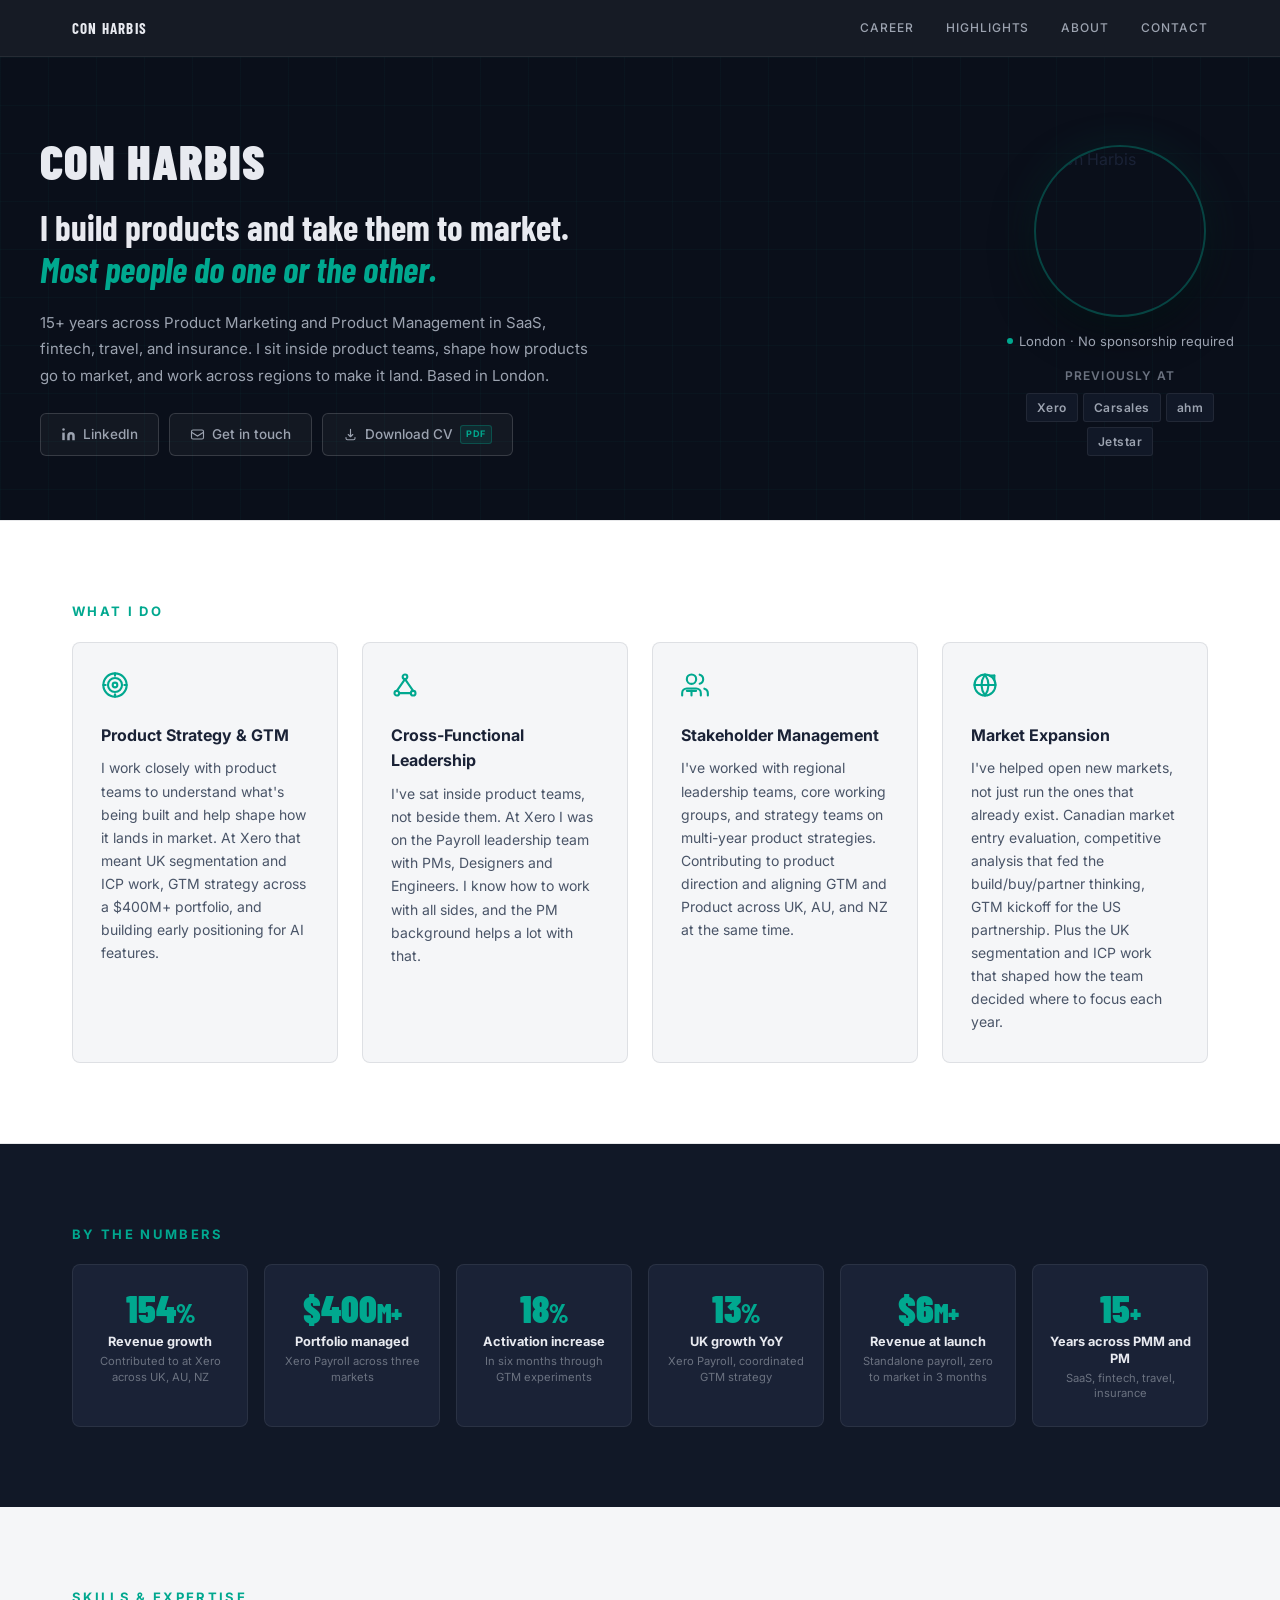
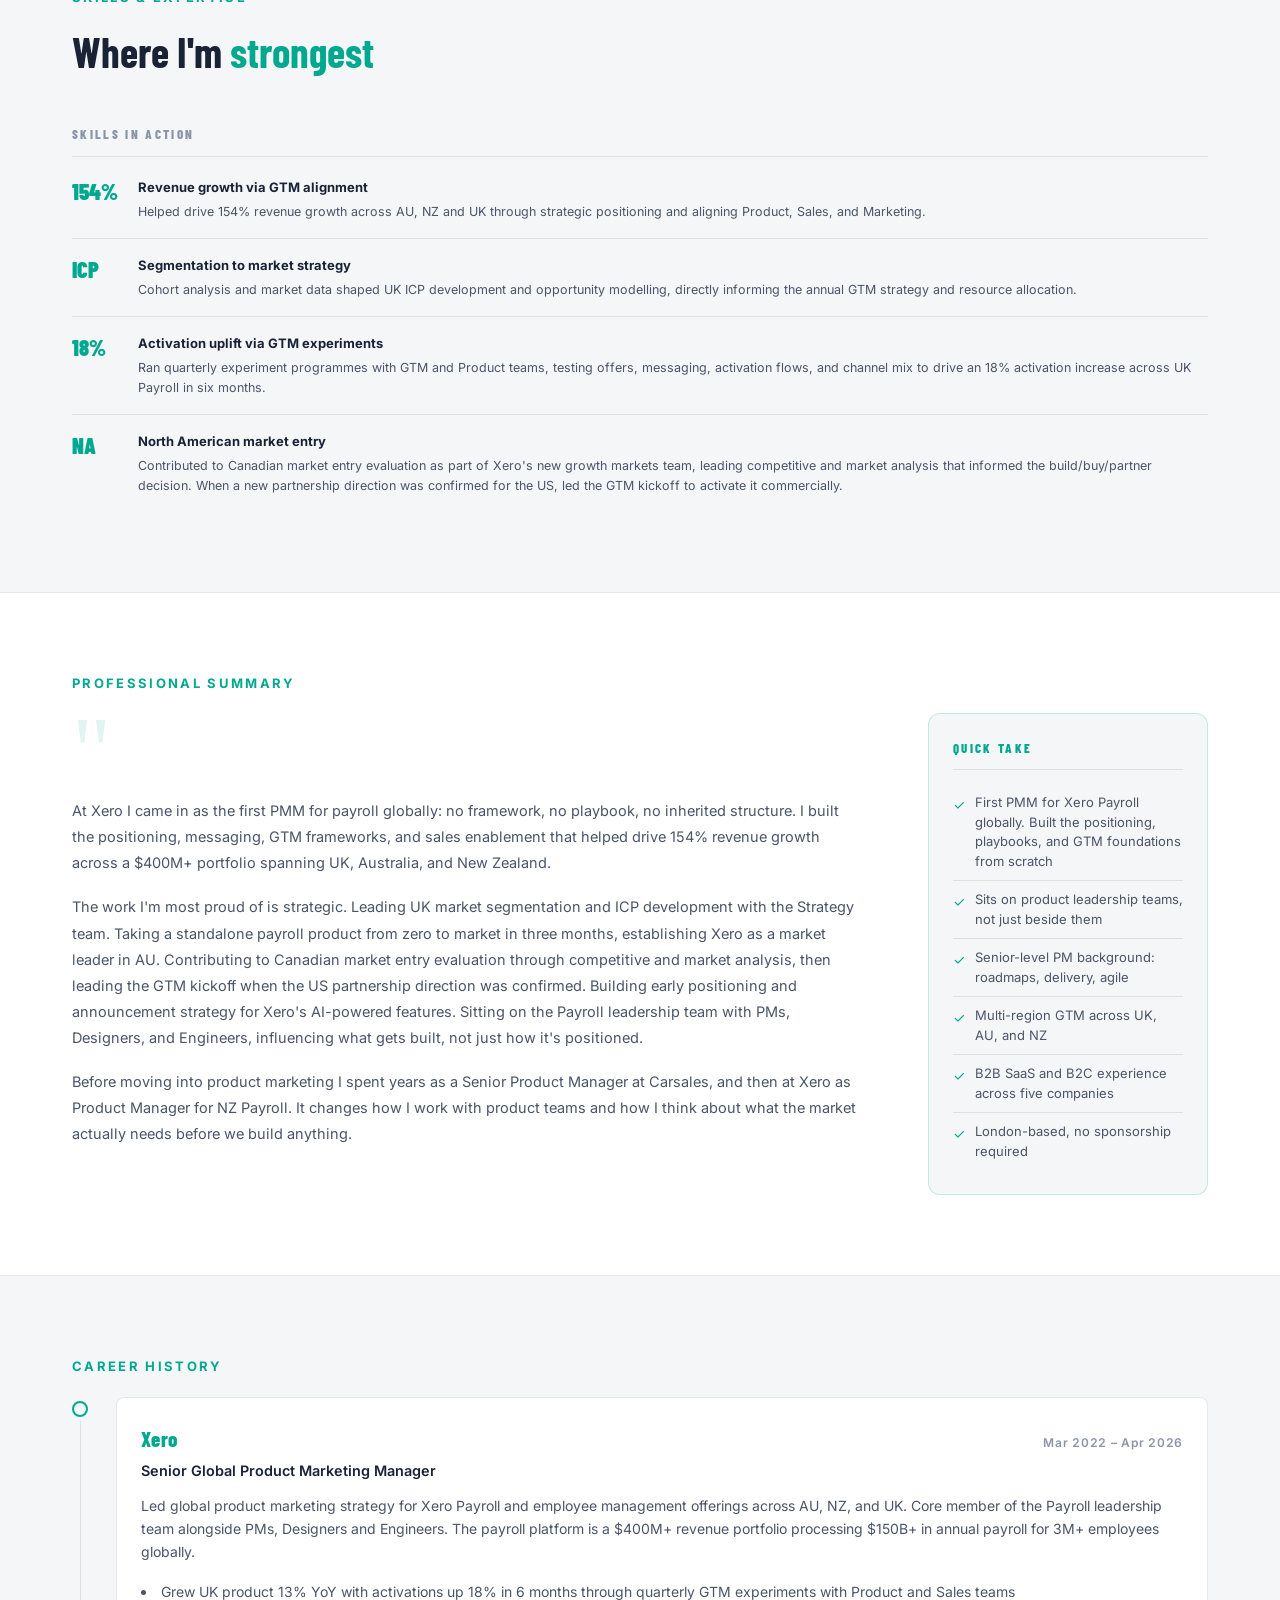
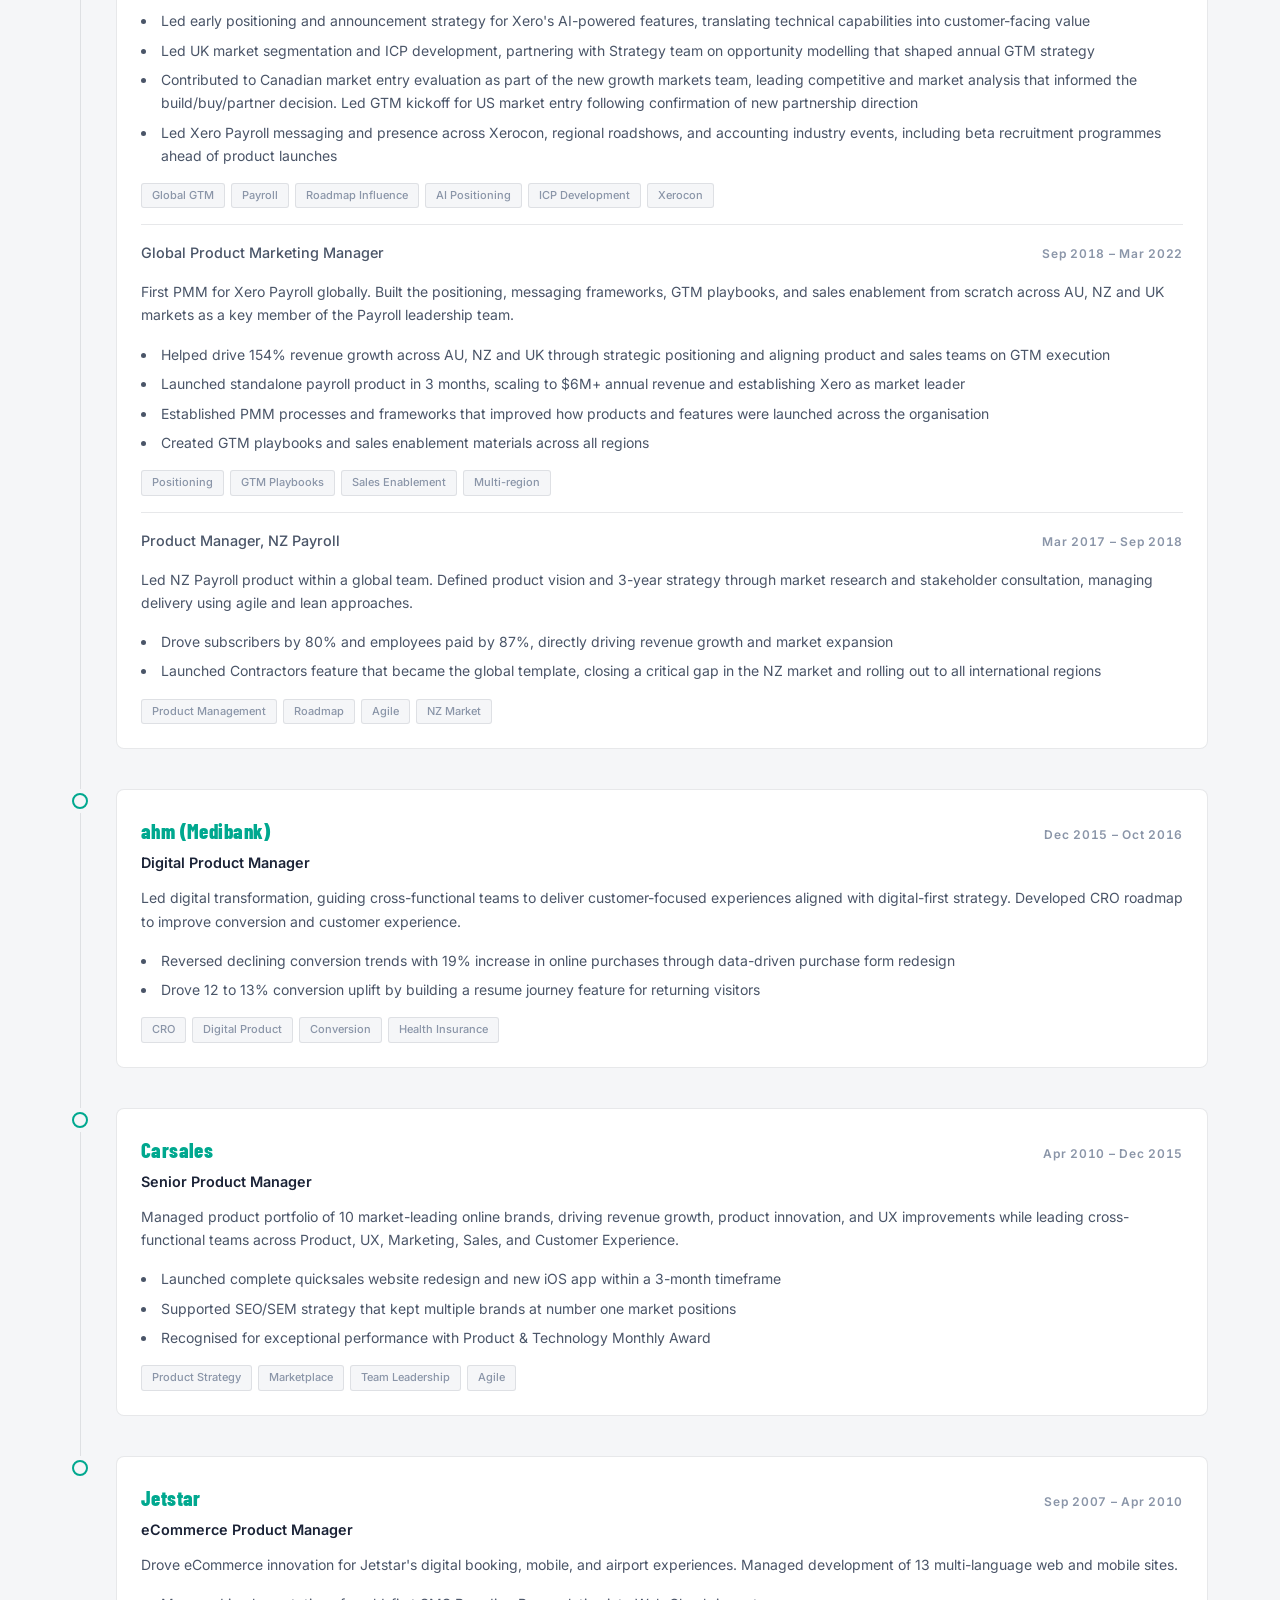
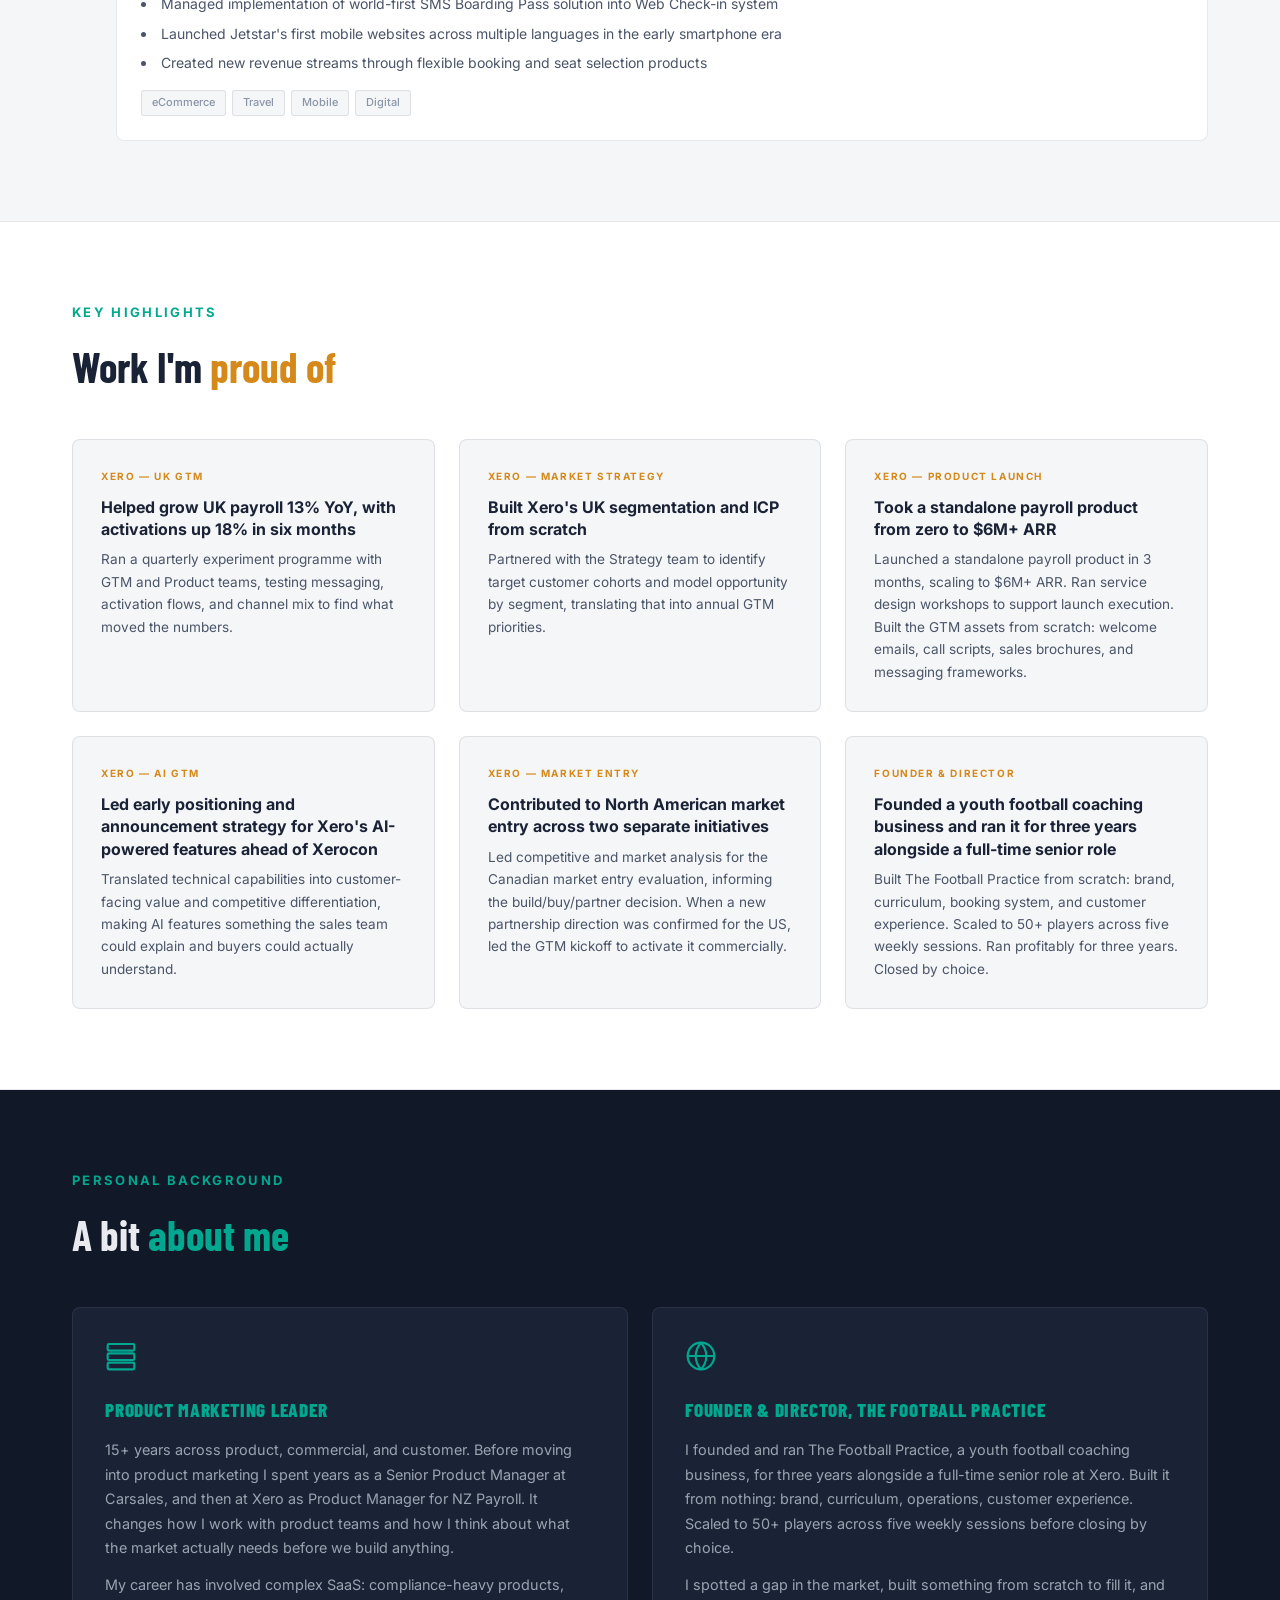
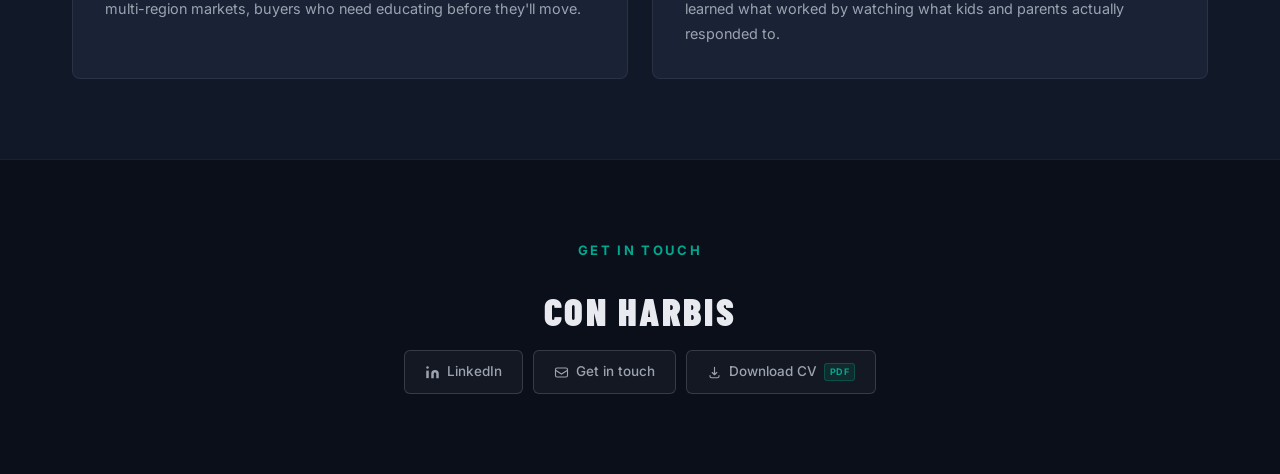
==== commit 18a560b9: "Reorder standalone launch copy — workshops before GTM assets" ====
--- a/brand/index.html
+++ b/brand/index.html
@@ -593,8 +593,8 @@
             </div>
             <div class="hl-card">
                 <div class="hl-metric">XERO — PRODUCT LAUNCH</div>
-                <h3>Took a standalone payroll product from zero to $6M+ ARR in three months</h3>
-                <p>Launched a standalone payroll product in 3 months, scaling to $6M+ ARR. Built the GTM assets from scratch: welcome emails, call scripts, sales brochures, and messaging frameworks. Ran service design workshops to support launch execution.</p>
+                <h3>Took a standalone payroll product from zero to $6M+ ARR</h3>
+                <p>Launched a standalone payroll product in 3 months, scaling to $6M+ ARR. Ran service design workshops to support launch execution. Built the GTM assets from scratch: welcome emails, call scripts, sales brochures, and messaging frameworks.</p>
             </div>
             <div class="hl-card">
                 <div class="hl-metric">XERO — AI GTM</div>
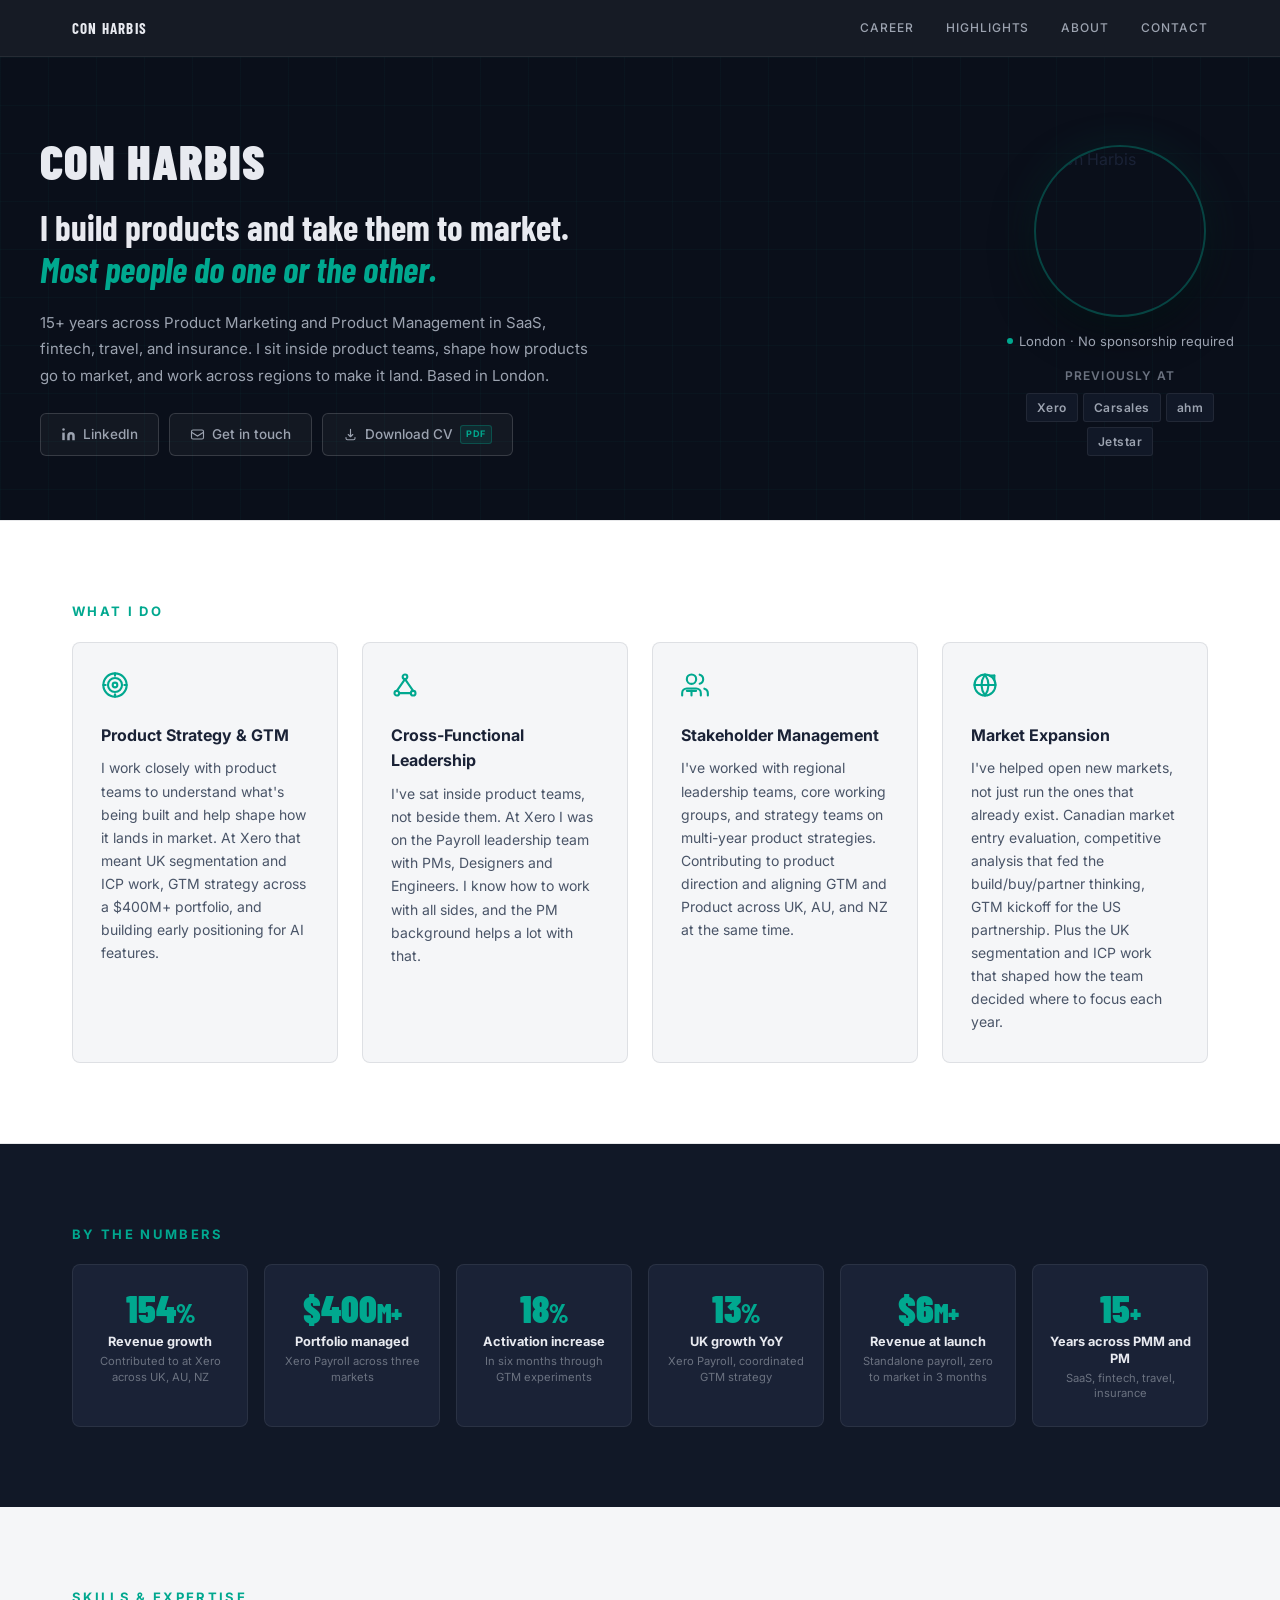
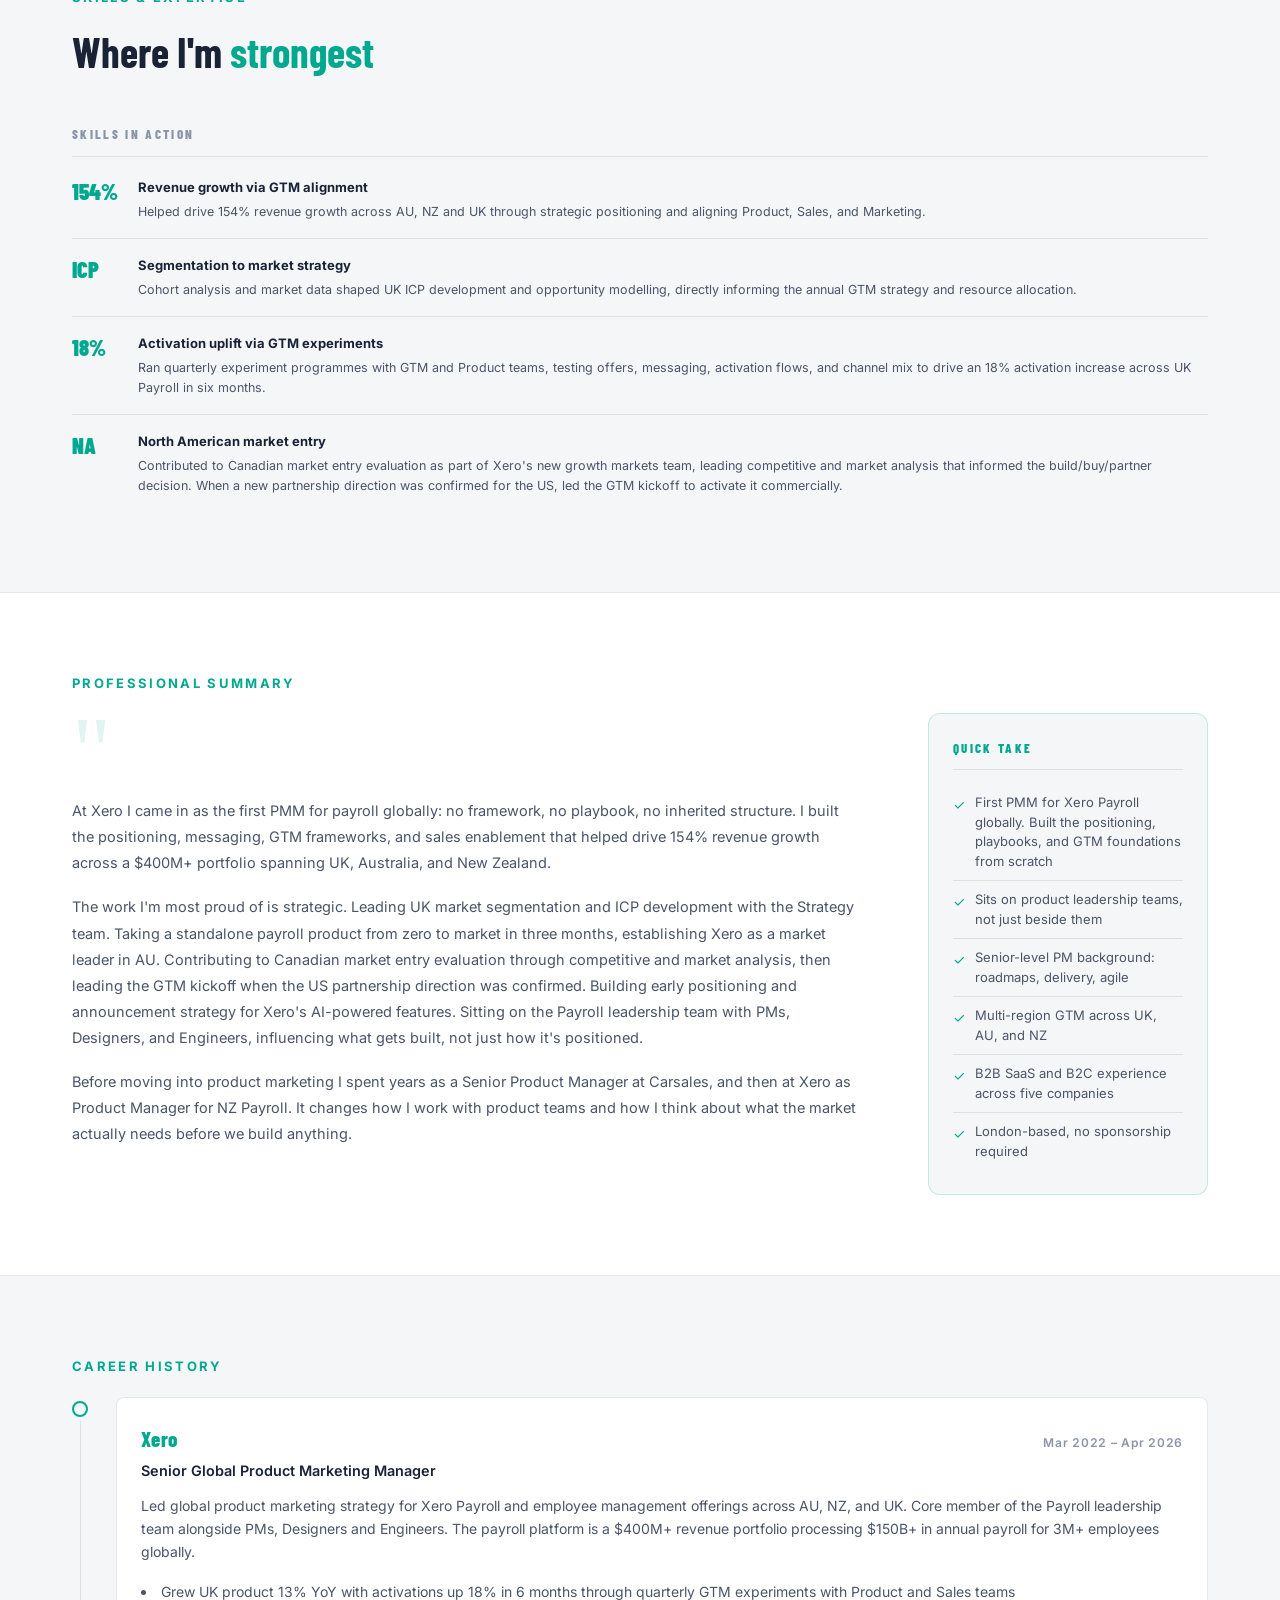
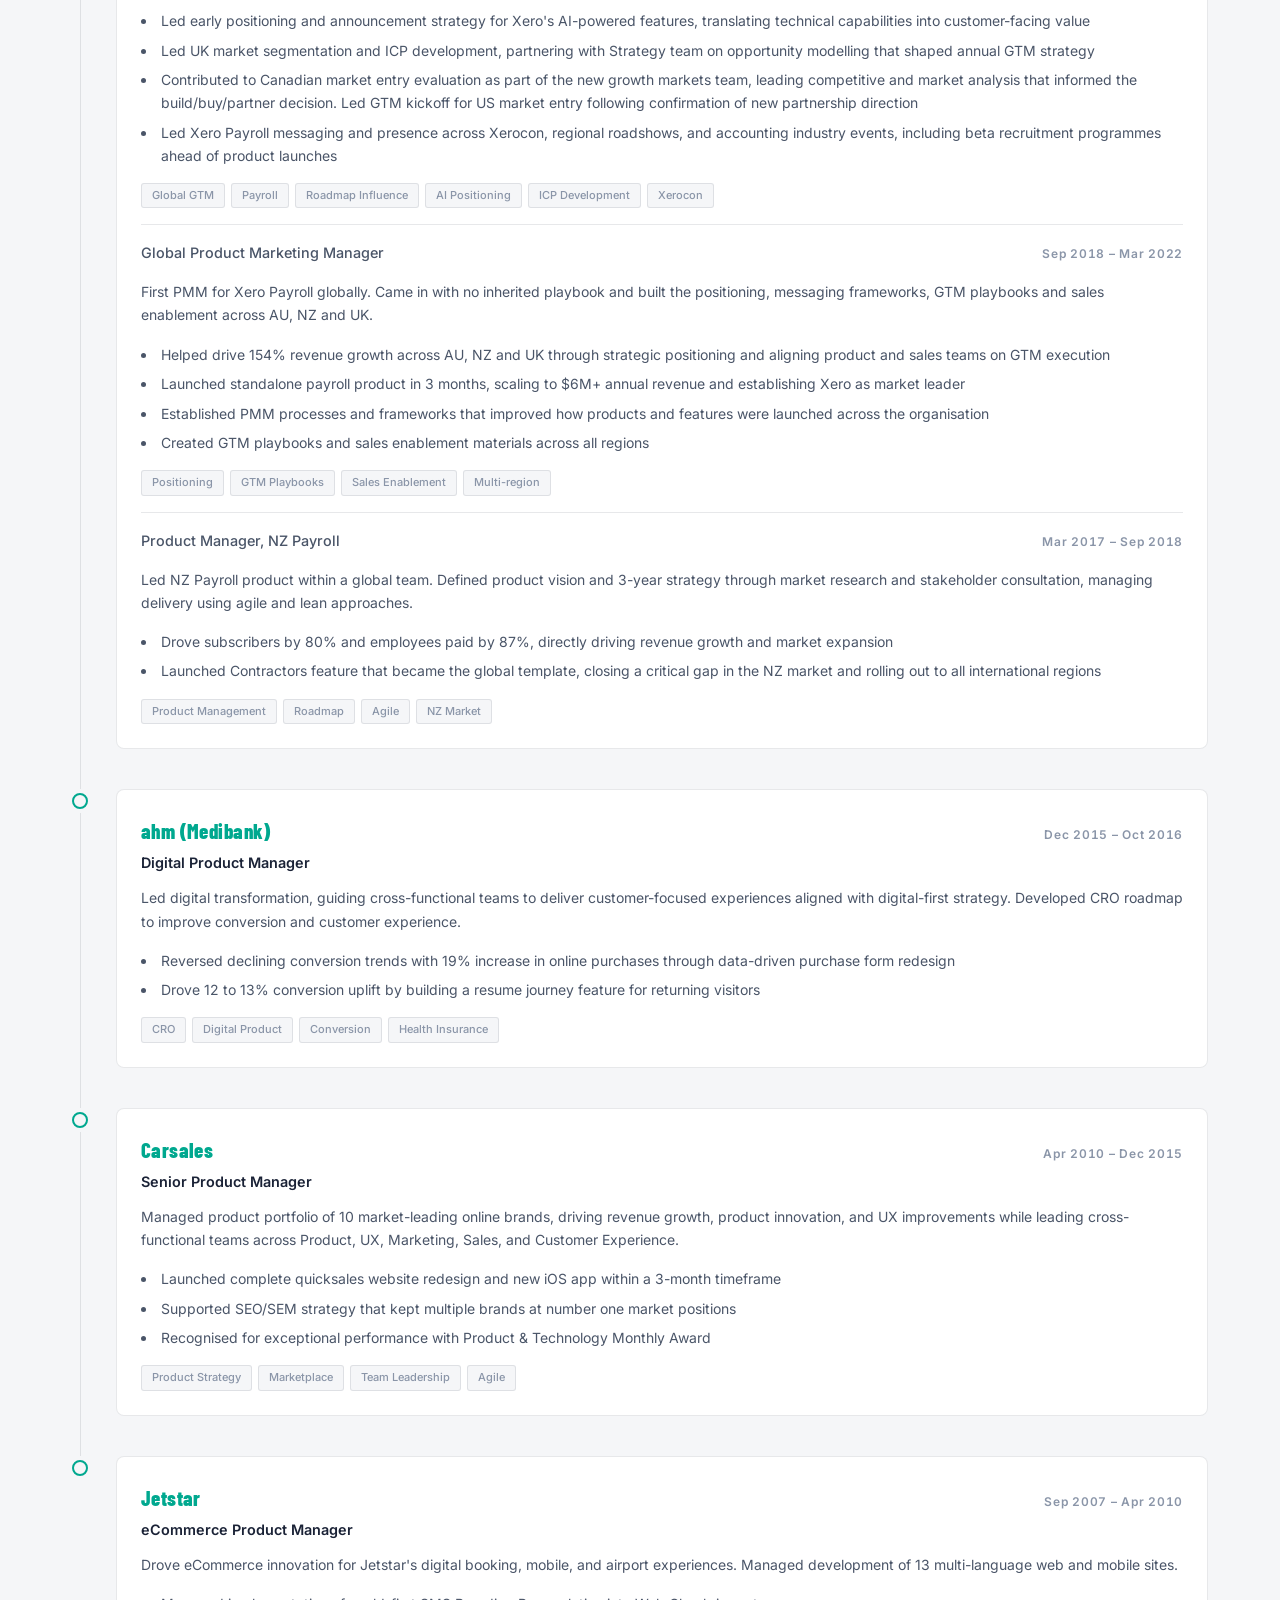
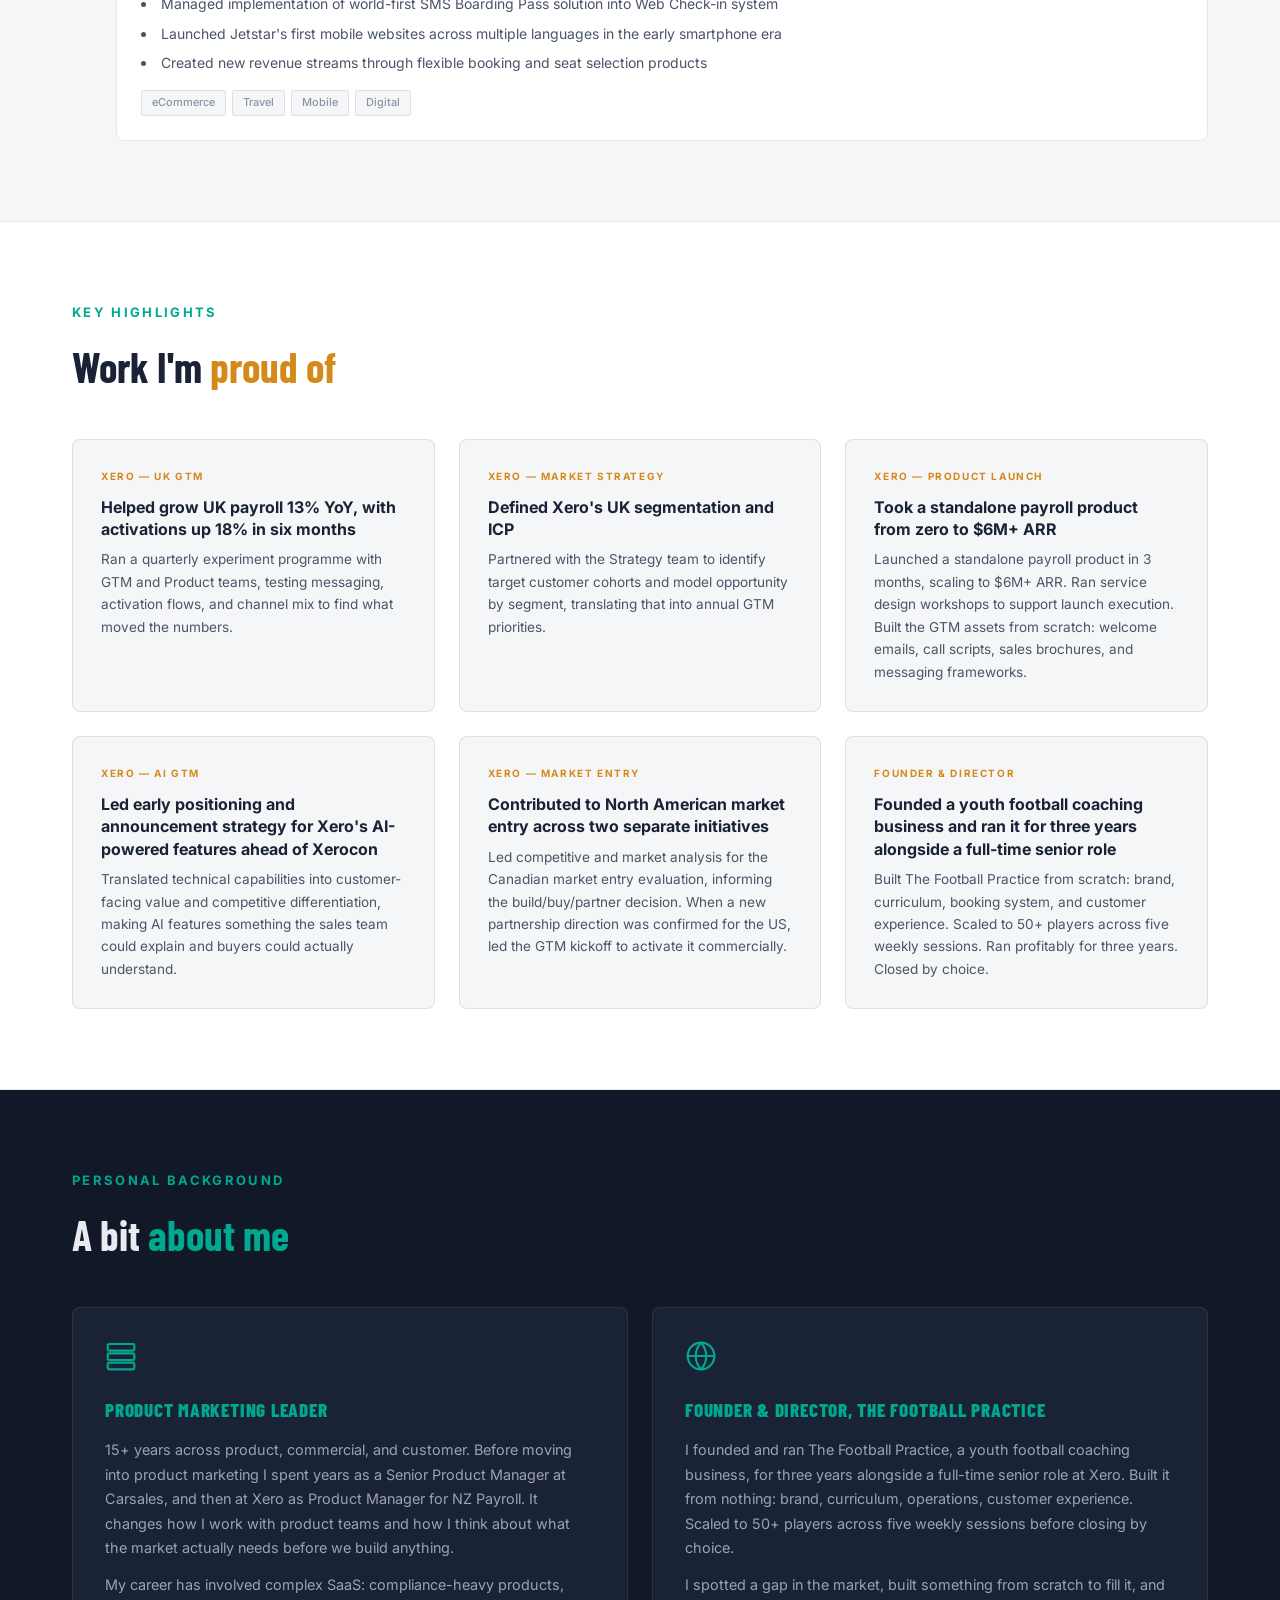
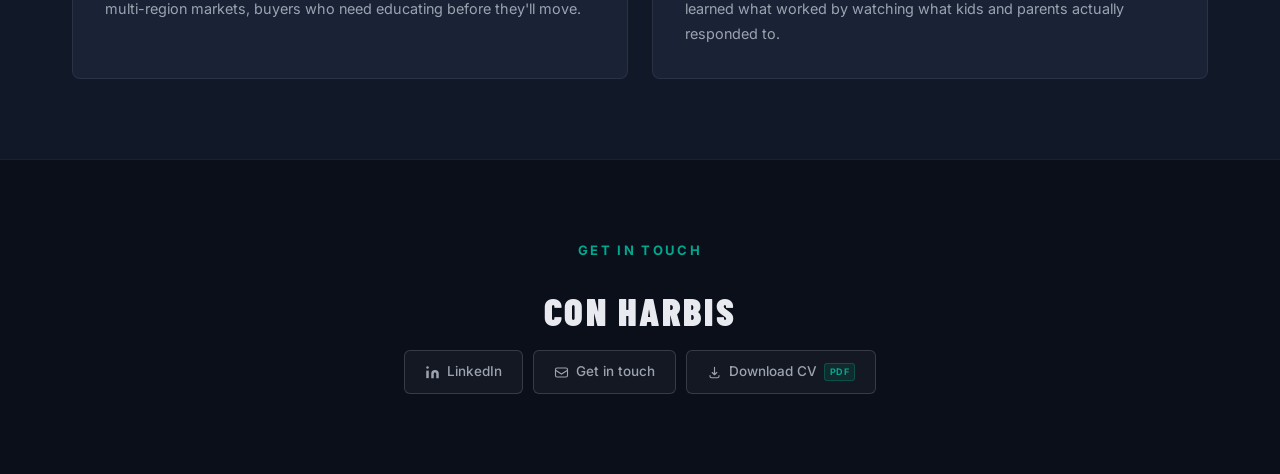
==== commit c0892ef8: "Match Global PMM career history copy to Vertice version" ====
--- a/brand/index.html
+++ b/brand/index.html
@@ -493,7 +493,7 @@
                             <div class="tl-role">Global Product Marketing Manager</div>
                             <div class="tl-period">Sep 2018 – Mar 2022</div>
                         </div>
-                        <p class="tl-desc">First PMM for Xero Payroll globally. Built the positioning, messaging frameworks, GTM playbooks, and sales enablement from scratch across AU, NZ and UK markets as a key member of the Payroll leadership team.</p>
+                        <p class="tl-desc">First PMM for Xero Payroll globally. Came in with no inherited playbook and built the positioning, messaging frameworks, GTM playbooks and sales enablement across AU, NZ and UK.</p>
                         <ul class="tl-bullets">
                             <li>Helped drive 154% revenue growth across AU, NZ and UK through strategic positioning and aligning product and sales teams on GTM execution</li>
                             <li>Launched standalone payroll product in 3 months, scaling to $6M+ annual revenue and establishing Xero as market leader</li>
@@ -588,7 +588,7 @@
             </div>
             <div class="hl-card">
                 <div class="hl-metric">XERO — MARKET STRATEGY</div>
-                <h3>Built Xero's UK segmentation and ICP from scratch</h3>
+                <h3>Defined Xero's UK segmentation and ICP</h3>
                 <p>Partnered with the Strategy team to identify target customer cohorts and model opportunity by segment, translating that into annual GTM priorities.</p>
             </div>
             <div class="hl-card">
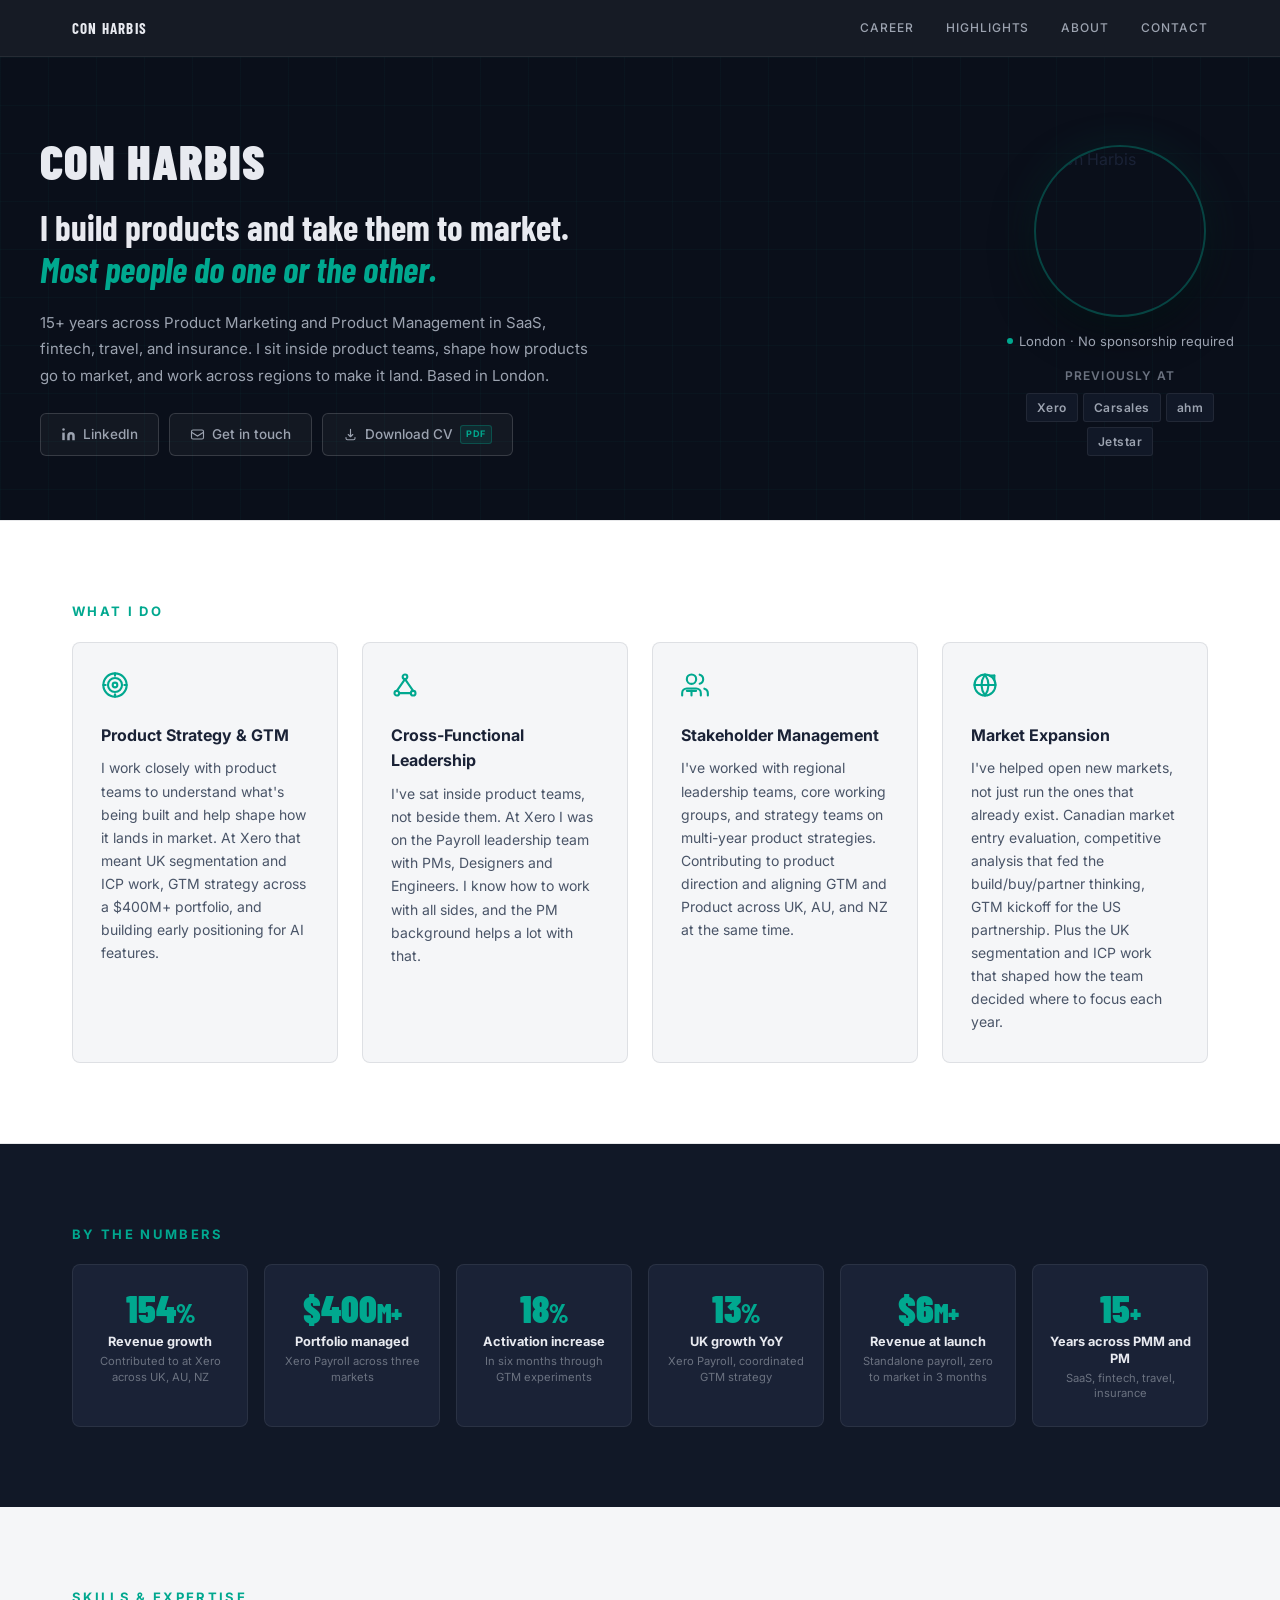
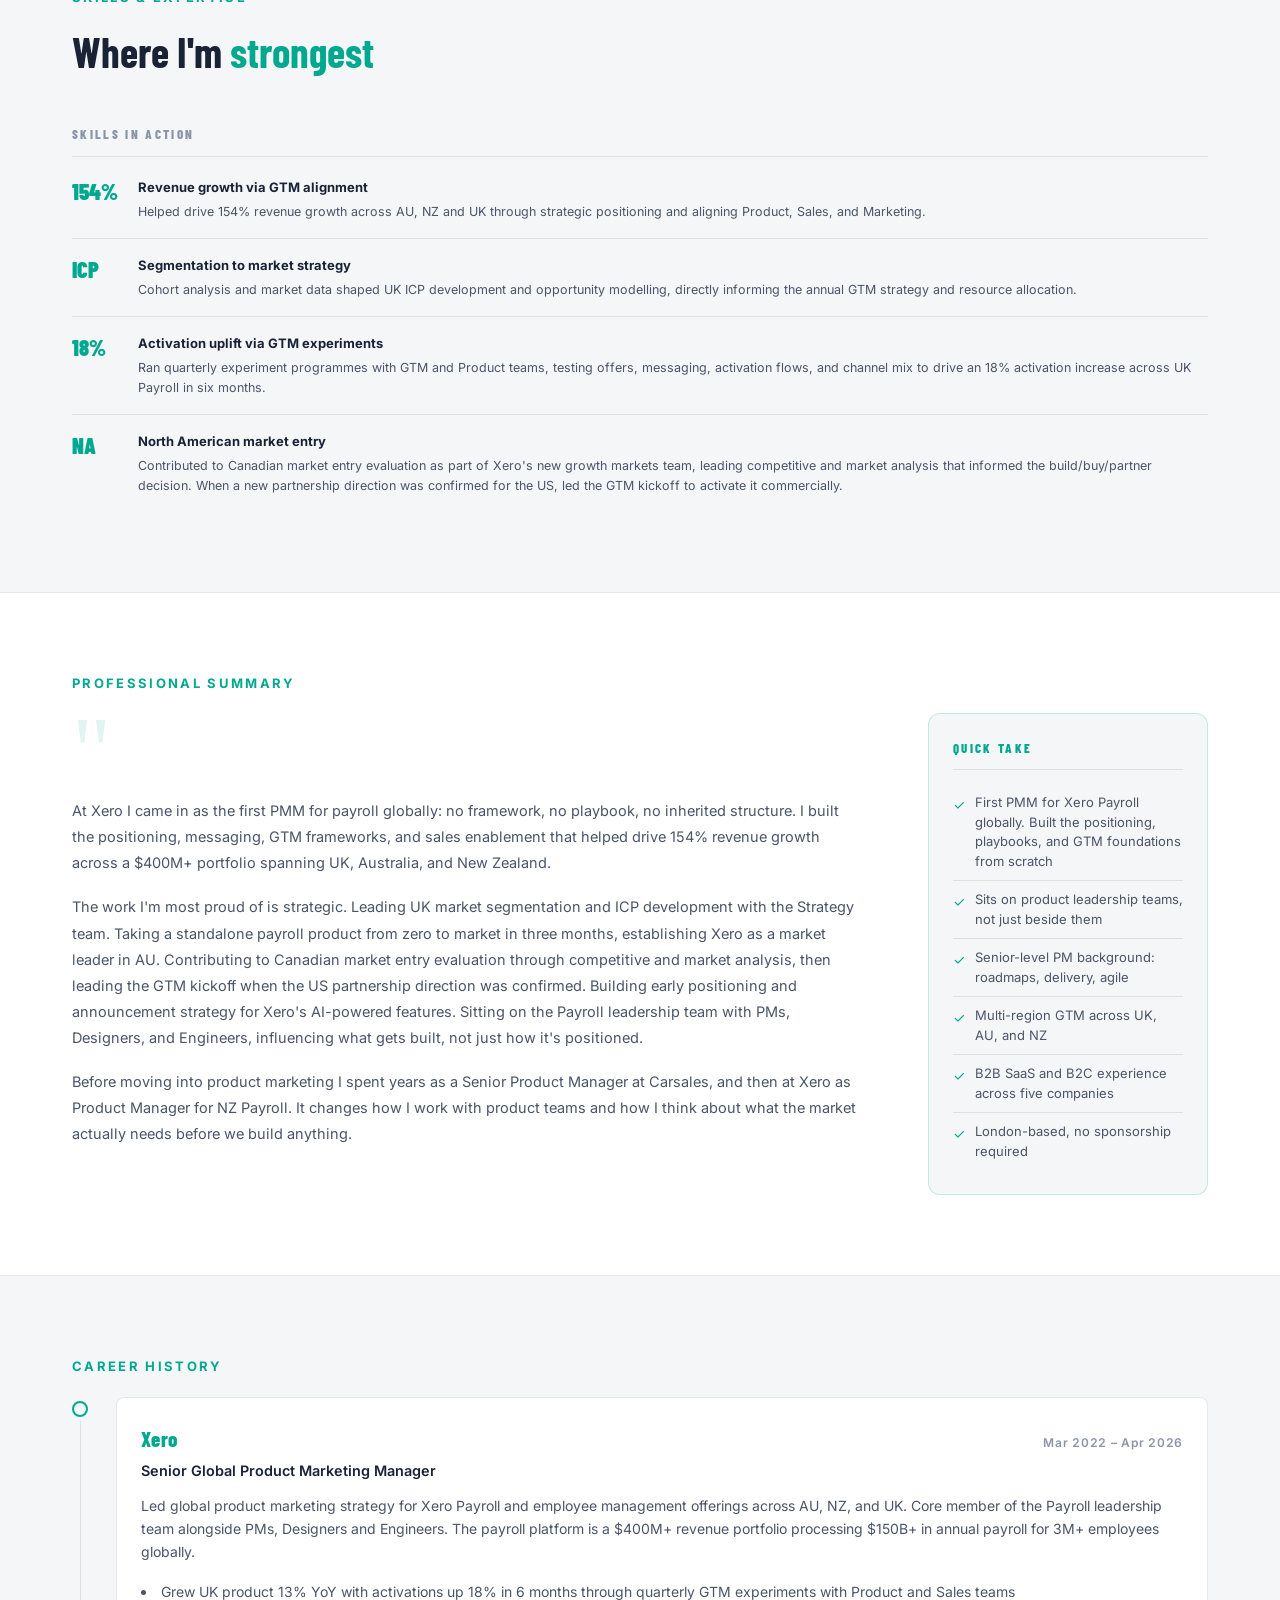
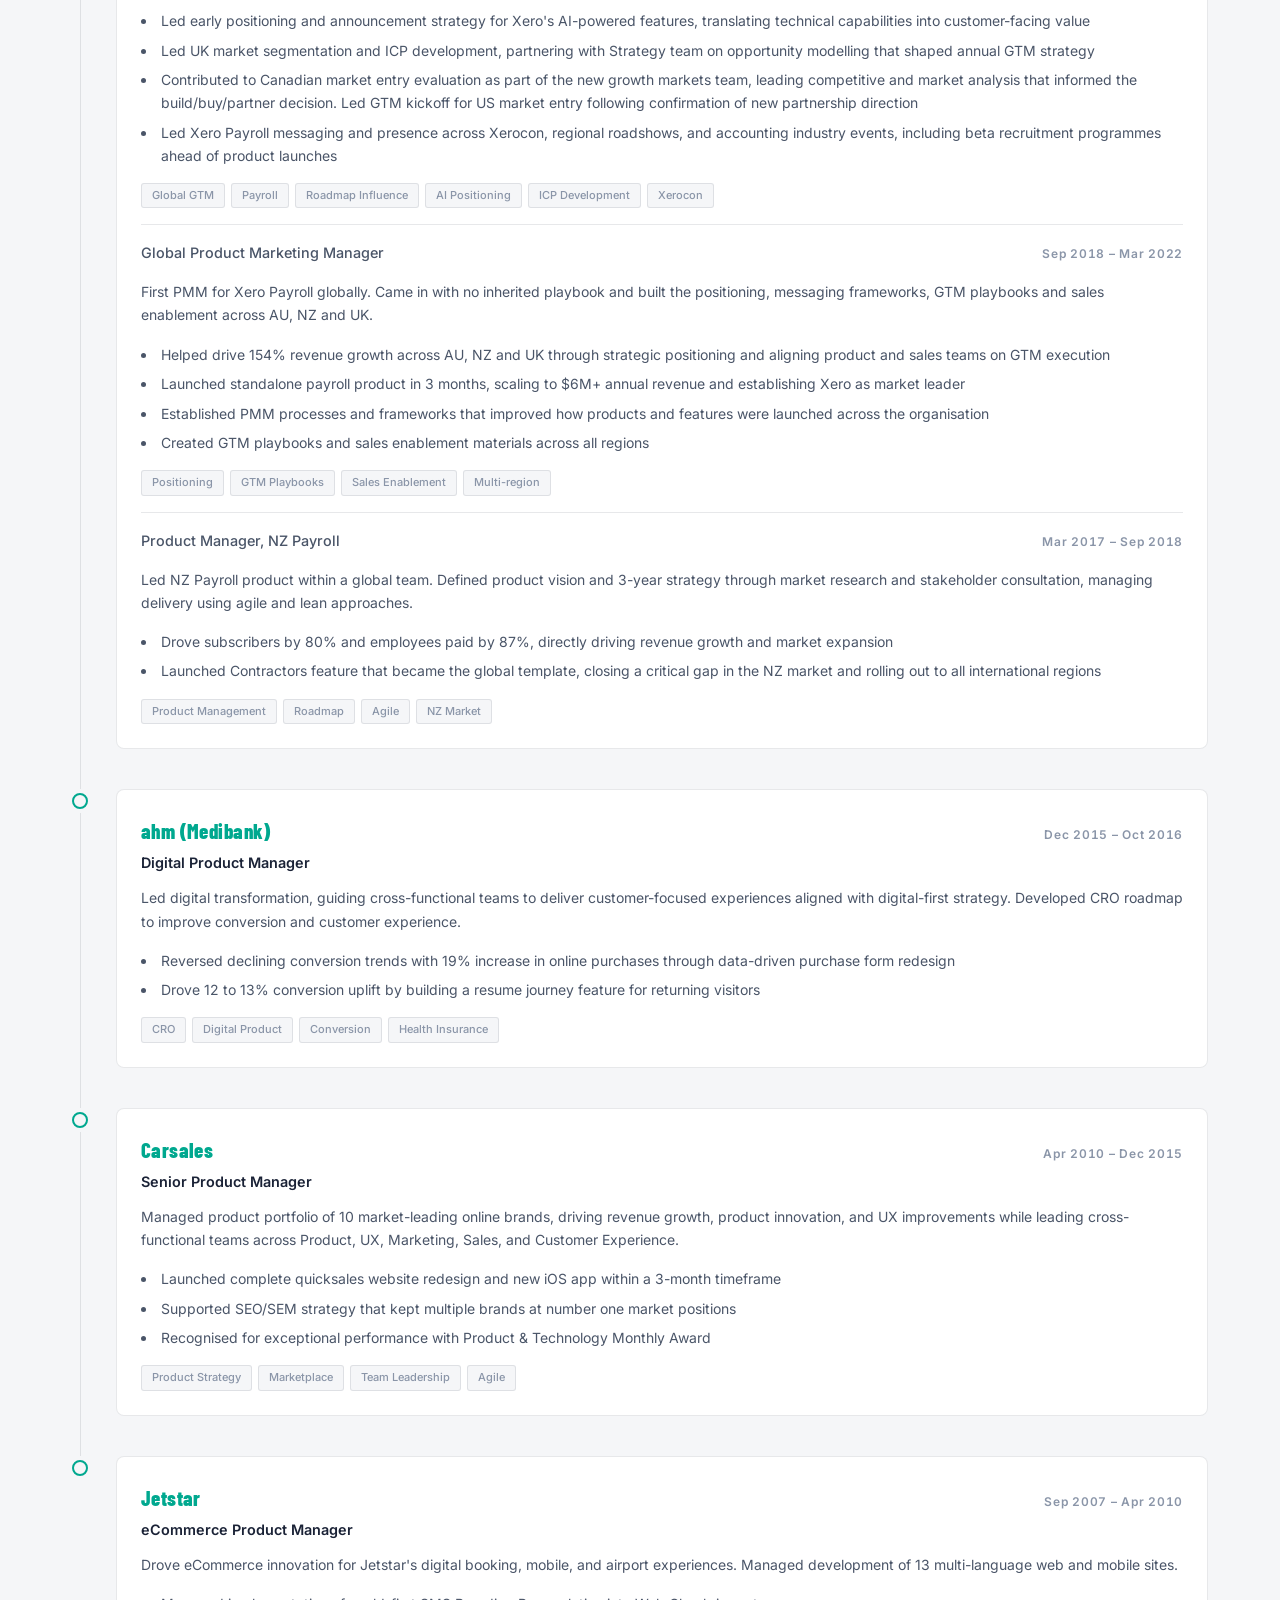
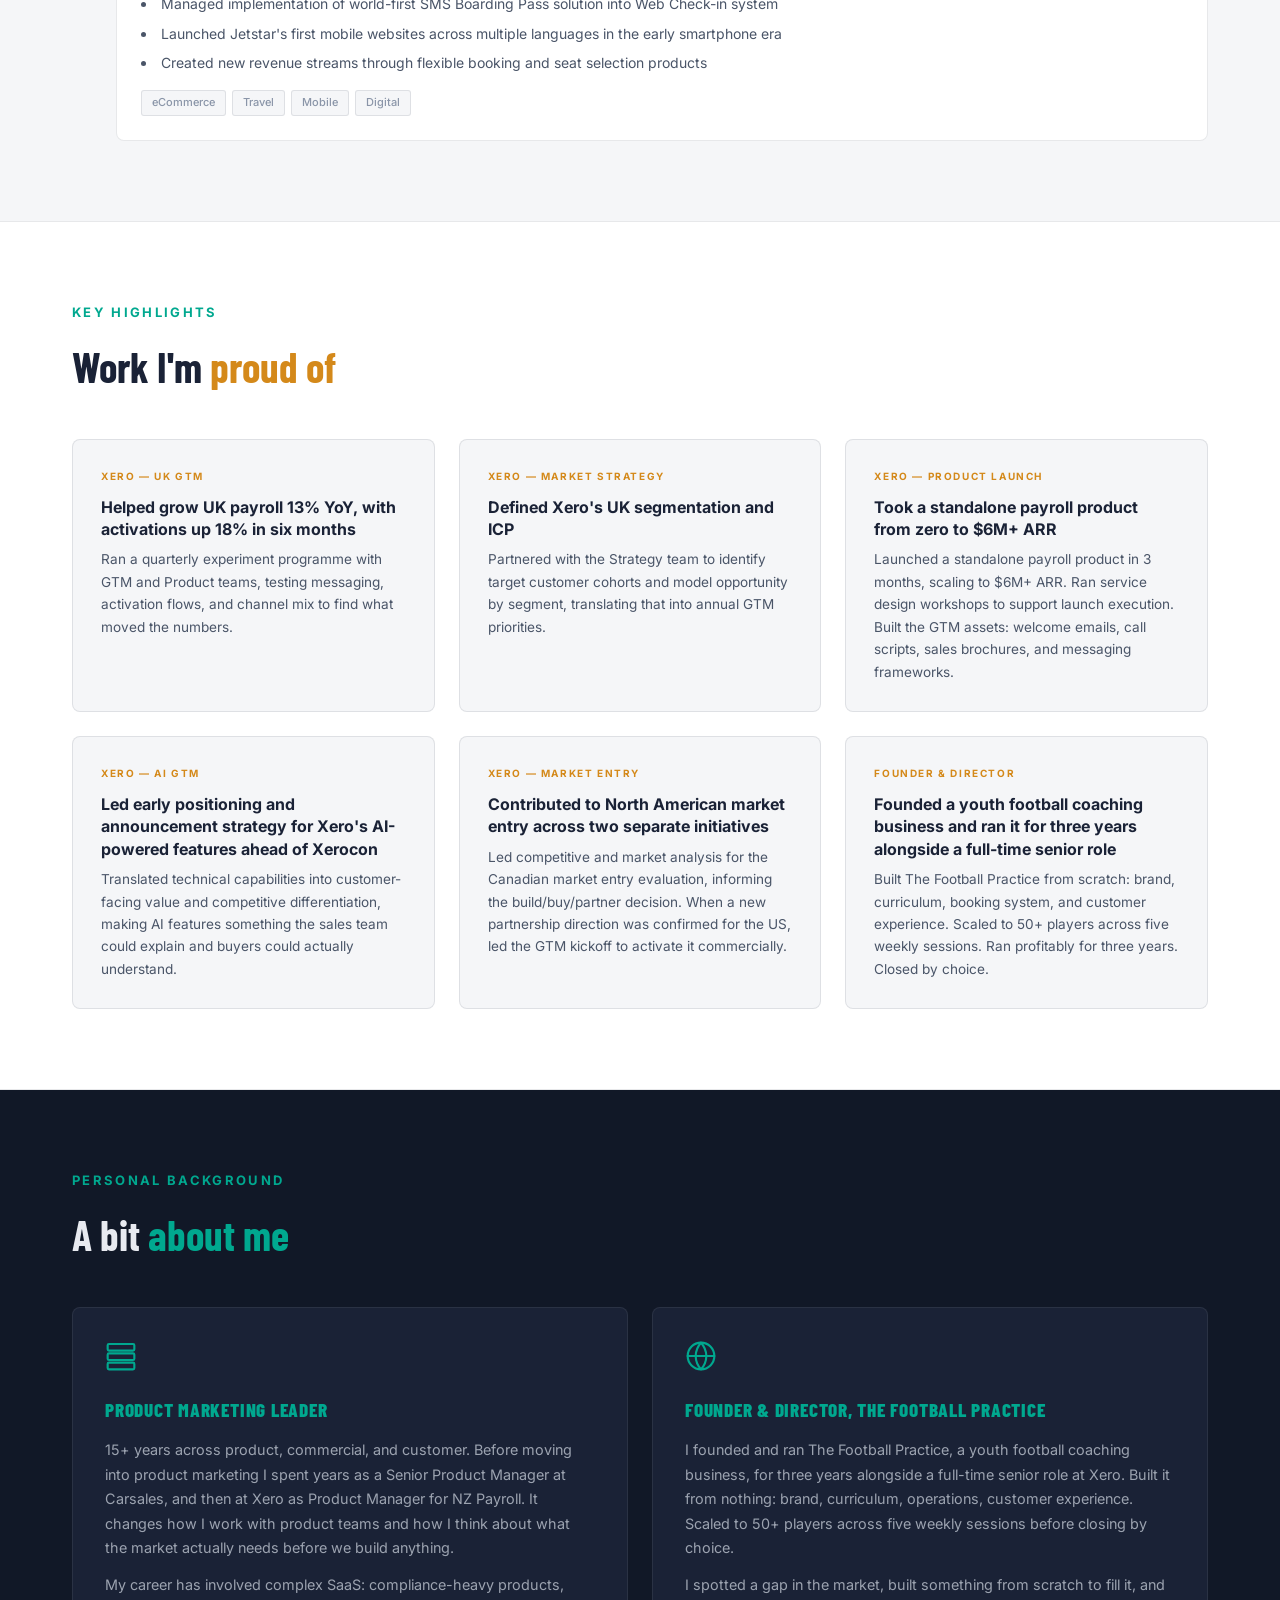
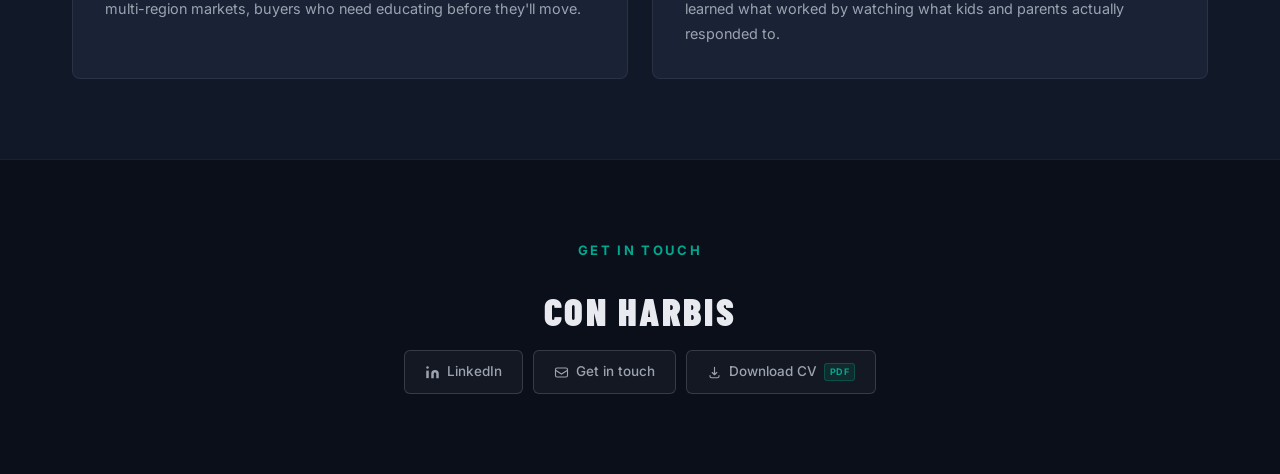
==== commit c524c88b: "Remove 'from scratch' from standalone launch body copy" ====
--- a/brand/index.html
+++ b/brand/index.html
@@ -594,7 +594,7 @@
             <div class="hl-card">
                 <div class="hl-metric">XERO — PRODUCT LAUNCH</div>
                 <h3>Took a standalone payroll product from zero to $6M+ ARR</h3>
-                <p>Launched a standalone payroll product in 3 months, scaling to $6M+ ARR. Ran service design workshops to support launch execution. Built the GTM assets from scratch: welcome emails, call scripts, sales brochures, and messaging frameworks.</p>
+                <p>Launched a standalone payroll product in 3 months, scaling to $6M+ ARR. Ran service design workshops to support launch execution. Built the GTM assets: welcome emails, call scripts, sales brochures, and messaging frameworks.</p>
             </div>
             <div class="hl-card">
                 <div class="hl-metric">XERO — AI GTM</div>
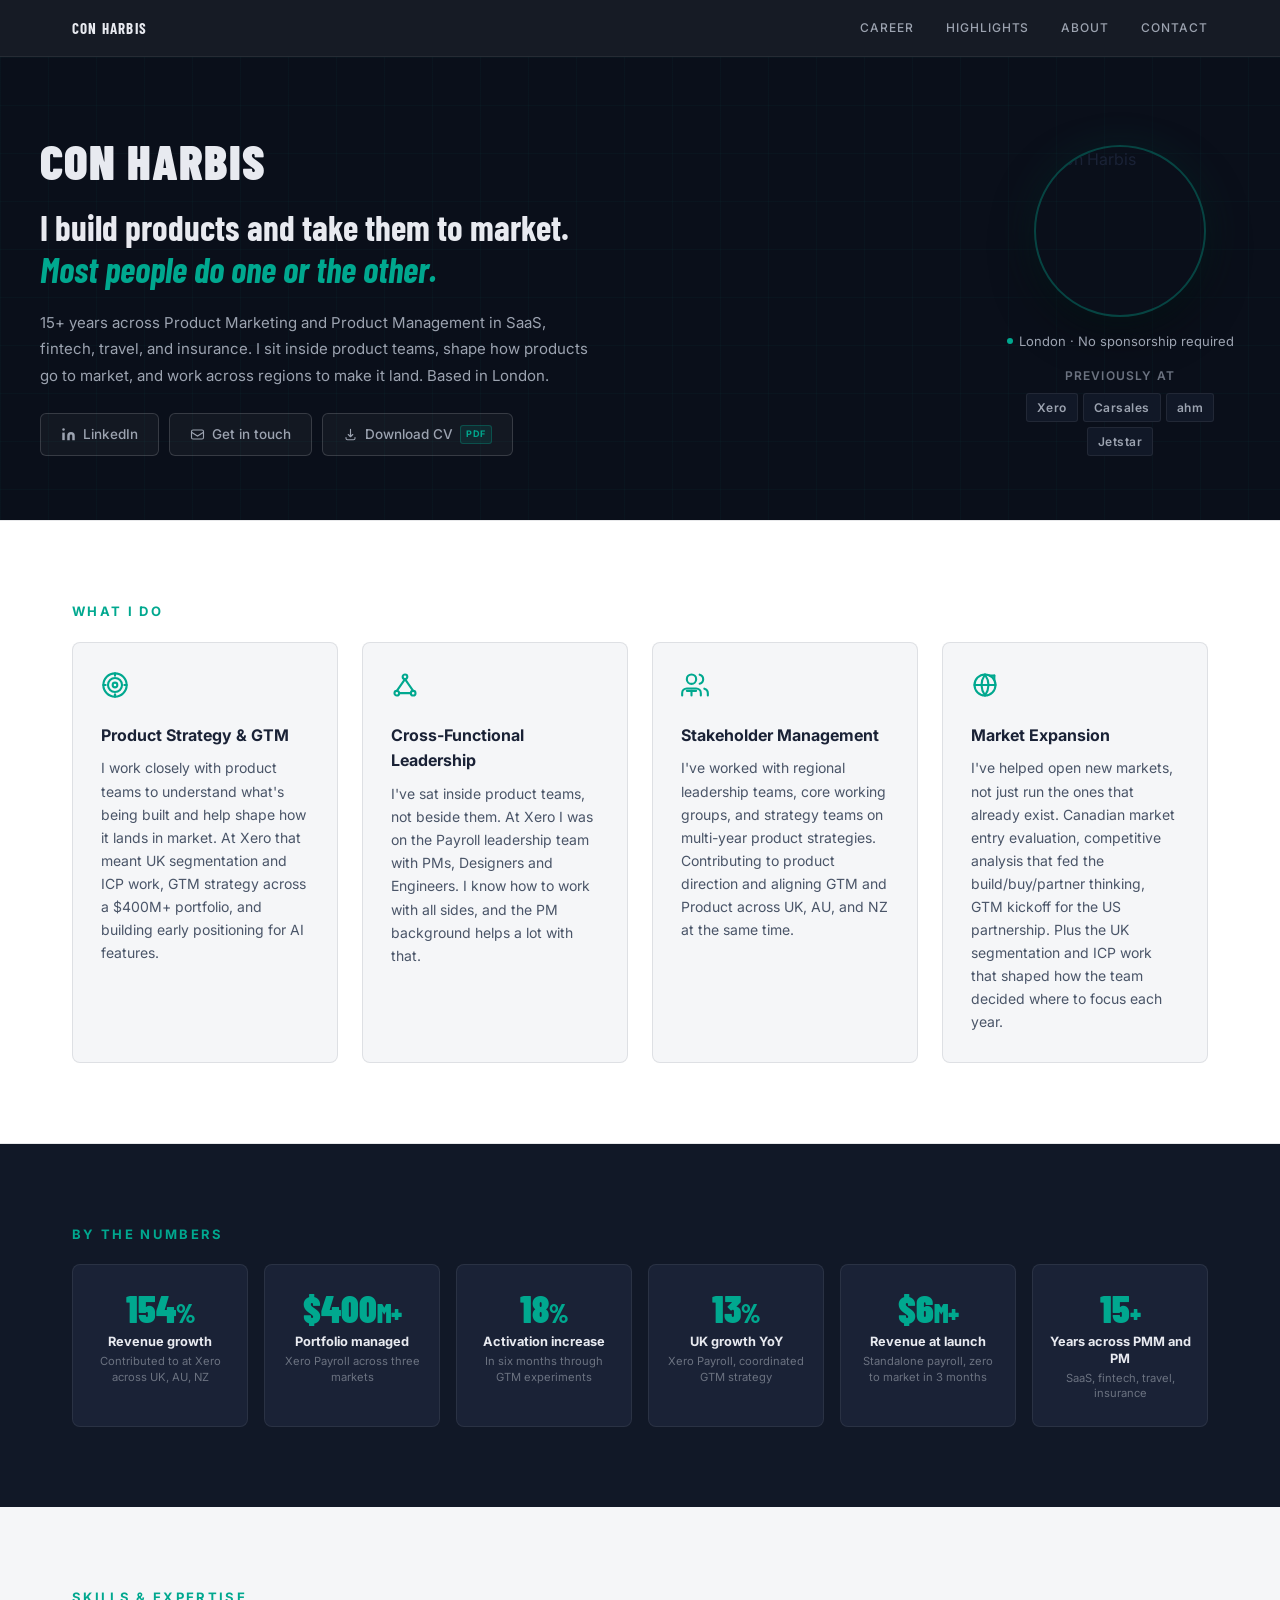
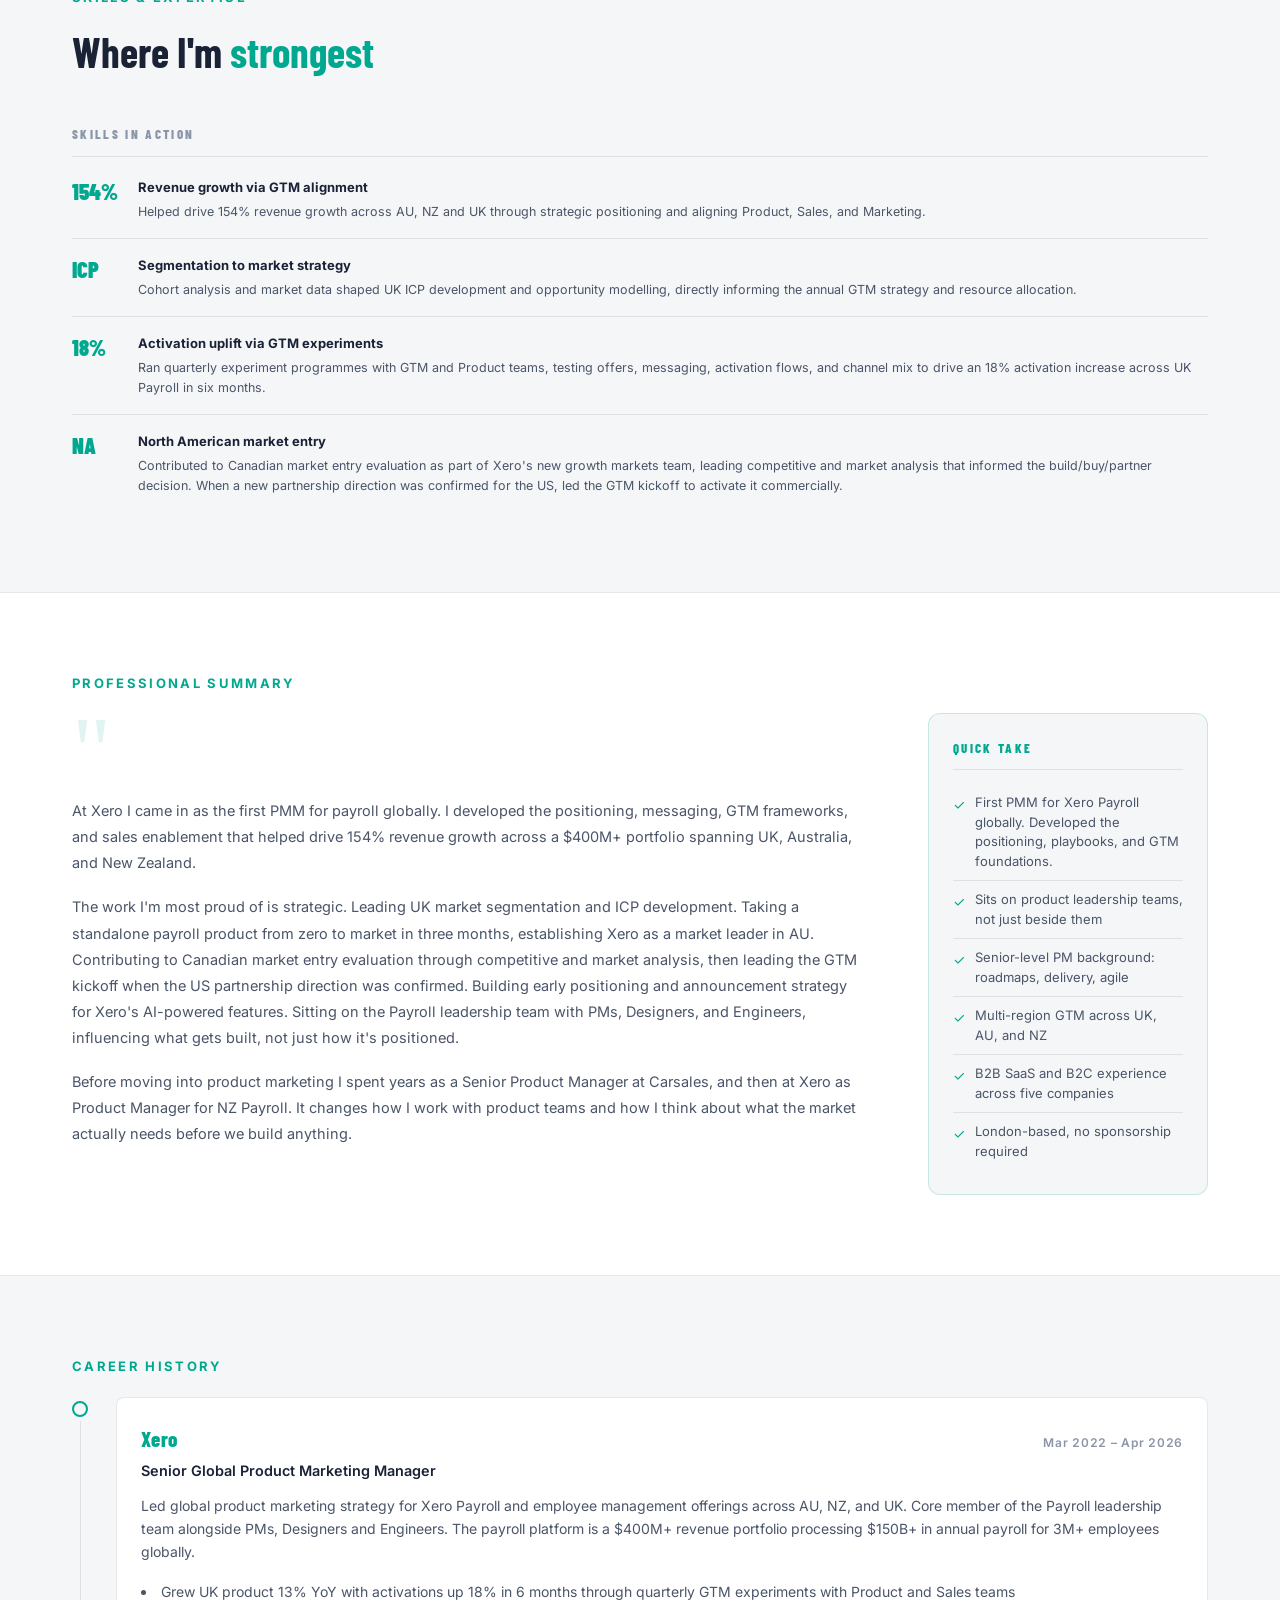
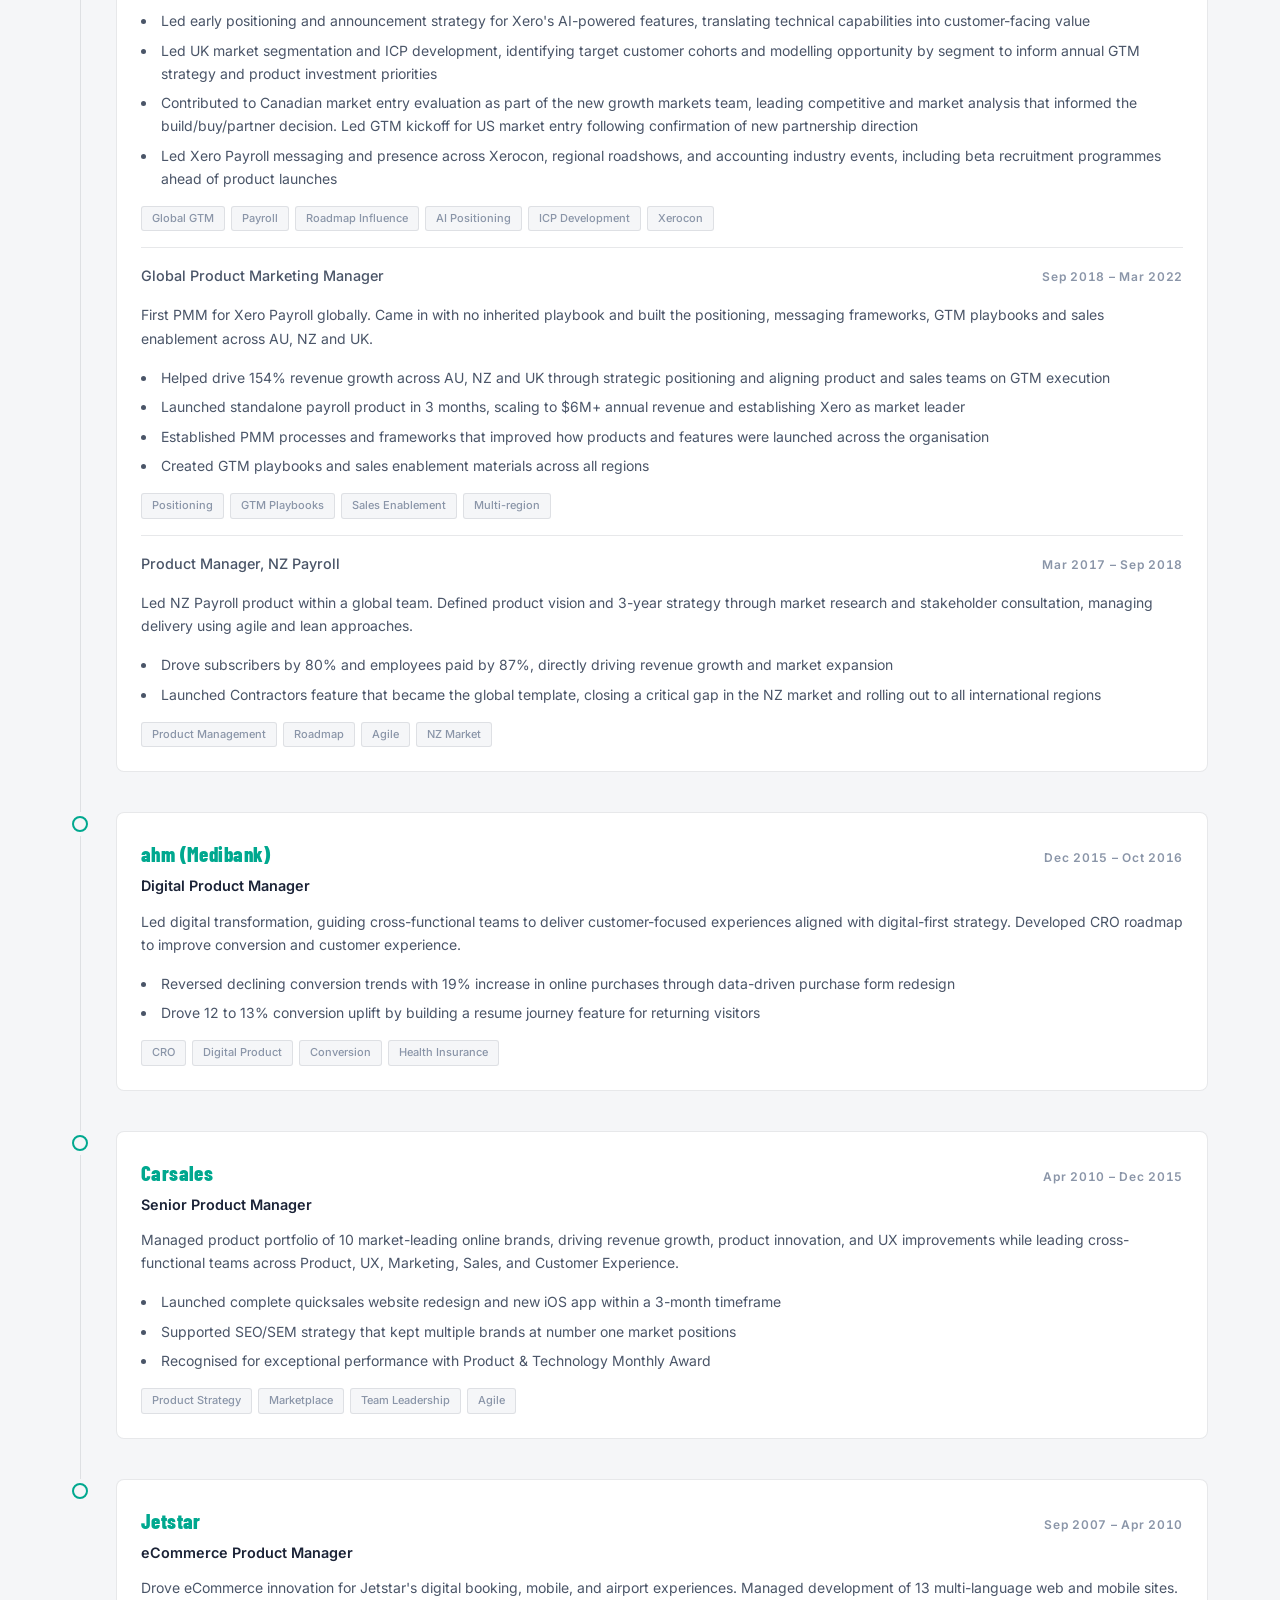
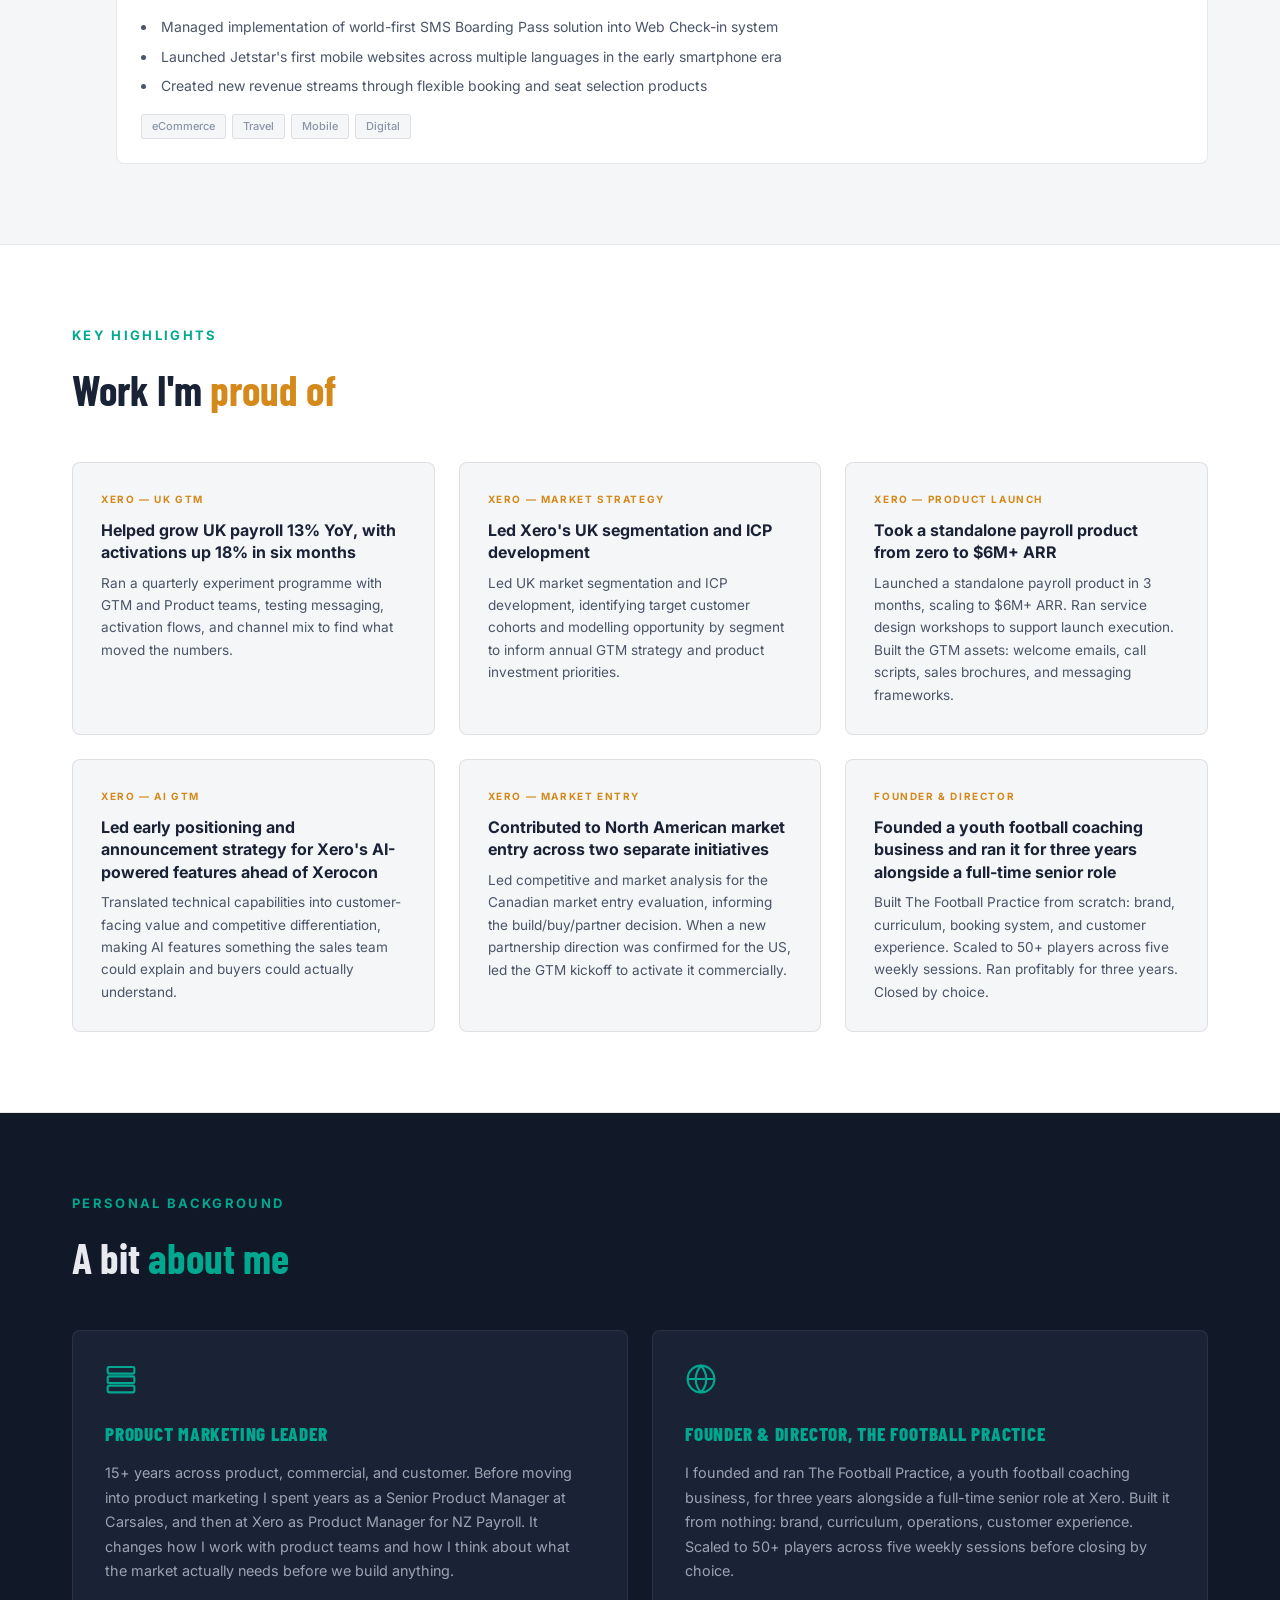
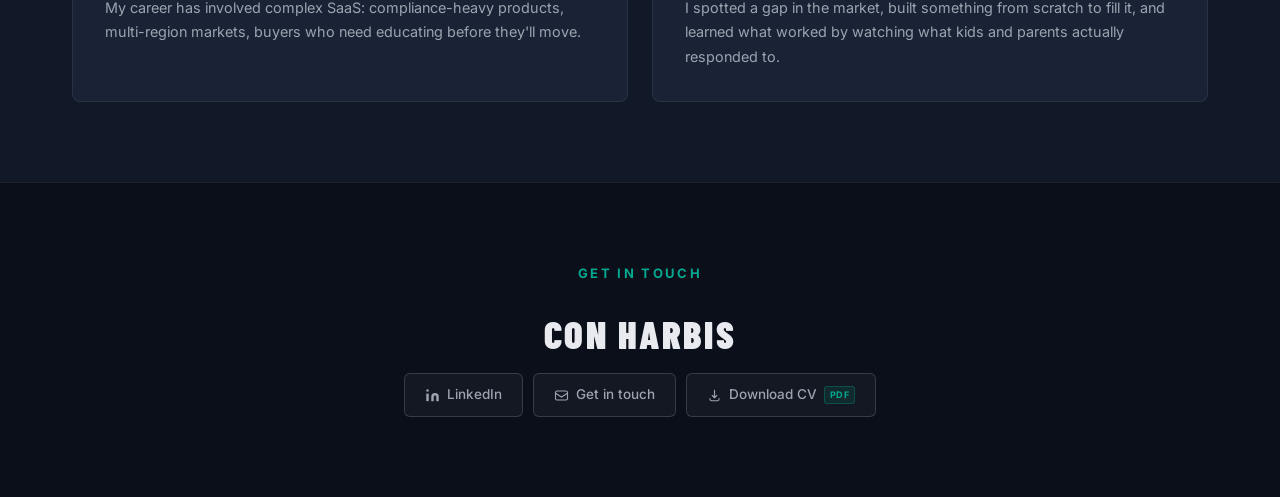
==== commit e54c8c7e: "Remove overclaiming language and update ICP copy across conharbis.com Co-Authored-By: Claude Sonnet " ====
--- a/brand/index.html
+++ b/brand/index.html
@@ -445,14 +445,14 @@
         <div class="summary-layout">
             <div>
                 <div class="big-quote">"</div>
-                <p class="summary-p">At Xero I came in as the first PMM for payroll globally: no framework, no playbook, no inherited structure. I built the positioning, messaging, GTM frameworks, and sales enablement that helped drive 154% revenue growth across a $400M+ portfolio spanning UK, Australia, and New Zealand.</p>
-                <p class="summary-p">The work I'm most proud of is strategic. Leading UK market segmentation and ICP development with the Strategy team. Taking a standalone payroll product from zero to market in three months, establishing Xero as a market leader in AU. Contributing to Canadian market entry evaluation through competitive and market analysis, then leading the GTM kickoff when the US partnership direction was confirmed. Building early positioning and announcement strategy for Xero's AI-powered features. Sitting on the Payroll leadership team with PMs, Designers, and Engineers, influencing what gets built, not just how it's positioned.</p>
+                <p class="summary-p">At Xero I came in as the first PMM for payroll globally. I developed the positioning, messaging, GTM frameworks, and sales enablement that helped drive 154% revenue growth across a $400M+ portfolio spanning UK, Australia, and New Zealand.</p>
+                <p class="summary-p">The work I'm most proud of is strategic. Leading UK market segmentation and ICP development. Taking a standalone payroll product from zero to market in three months, establishing Xero as a market leader in AU. Contributing to Canadian market entry evaluation through competitive and market analysis, then leading the GTM kickoff when the US partnership direction was confirmed. Building early positioning and announcement strategy for Xero's AI-powered features. Sitting on the Payroll leadership team with PMs, Designers, and Engineers, influencing what gets built, not just how it's positioned.</p>
                 <p class="summary-p">Before moving into product marketing I spent years as a Senior Product Manager at Carsales, and then at Xero as Product Manager for NZ Payroll. It changes how I work with product teams and how I think about what the market actually needs before we build anything.</p>
             </div>
             <div>
                 <div class="verdict-card">
                     <div class="verdict-head">Quick take</div>
-                    <div class="verdict-item"><span class="verdict-tick">✓</span>First PMM for Xero Payroll globally. Built the positioning, playbooks, and GTM foundations from scratch</div>
+                    <div class="verdict-item"><span class="verdict-tick">✓</span>First PMM for Xero Payroll globally. Developed the positioning, playbooks, and GTM foundations.</div>
                     <div class="verdict-item"><span class="verdict-tick">✓</span>Sits on product leadership teams, not just beside them</div>
                     <div class="verdict-item"><span class="verdict-tick">✓</span>Senior-level PM background: roadmaps, delivery, agile</div>
                     <div class="verdict-item"><span class="verdict-tick">✓</span>Multi-region GTM across UK, AU, and NZ</div>
@@ -482,7 +482,7 @@
                     <ul class="tl-bullets">
                         <li>Grew UK product 13% YoY with activations up 18% in 6 months through quarterly GTM experiments with Product and Sales teams</li>
                         <li>Led early positioning and announcement strategy for Xero's AI-powered features, translating technical capabilities into customer-facing value</li>
-                        <li>Led UK market segmentation and ICP development, partnering with Strategy team on opportunity modelling that shaped annual GTM strategy</li>
+                        <li>Led UK market segmentation and ICP development, identifying target customer cohorts and modelling opportunity by segment to inform annual GTM strategy and product investment priorities</li>
                         <li>Contributed to Canadian market entry evaluation as part of the new growth markets team, leading competitive and market analysis that informed the build/buy/partner decision. Led GTM kickoff for US market entry following confirmation of new partnership direction</li>
                         <li>Led Xero Payroll messaging and presence across Xerocon, regional roadshows, and accounting industry events, including beta recruitment programmes ahead of product launches</li>
                     </ul>
@@ -588,8 +588,8 @@
             </div>
             <div class="hl-card">
                 <div class="hl-metric">XERO — MARKET STRATEGY</div>
-                <h3>Defined Xero's UK segmentation and ICP</h3>
-                <p>Partnered with the Strategy team to identify target customer cohorts and model opportunity by segment, translating that into annual GTM priorities.</p>
+                <h3>Led Xero's UK segmentation and ICP development</h3>
+                <p>Led UK market segmentation and ICP development, identifying target customer cohorts and modelling opportunity by segment to inform annual GTM strategy and product investment priorities.</p>
             </div>
             <div class="hl-card">
                 <div class="hl-metric">XERO — PRODUCT LAUNCH</div>
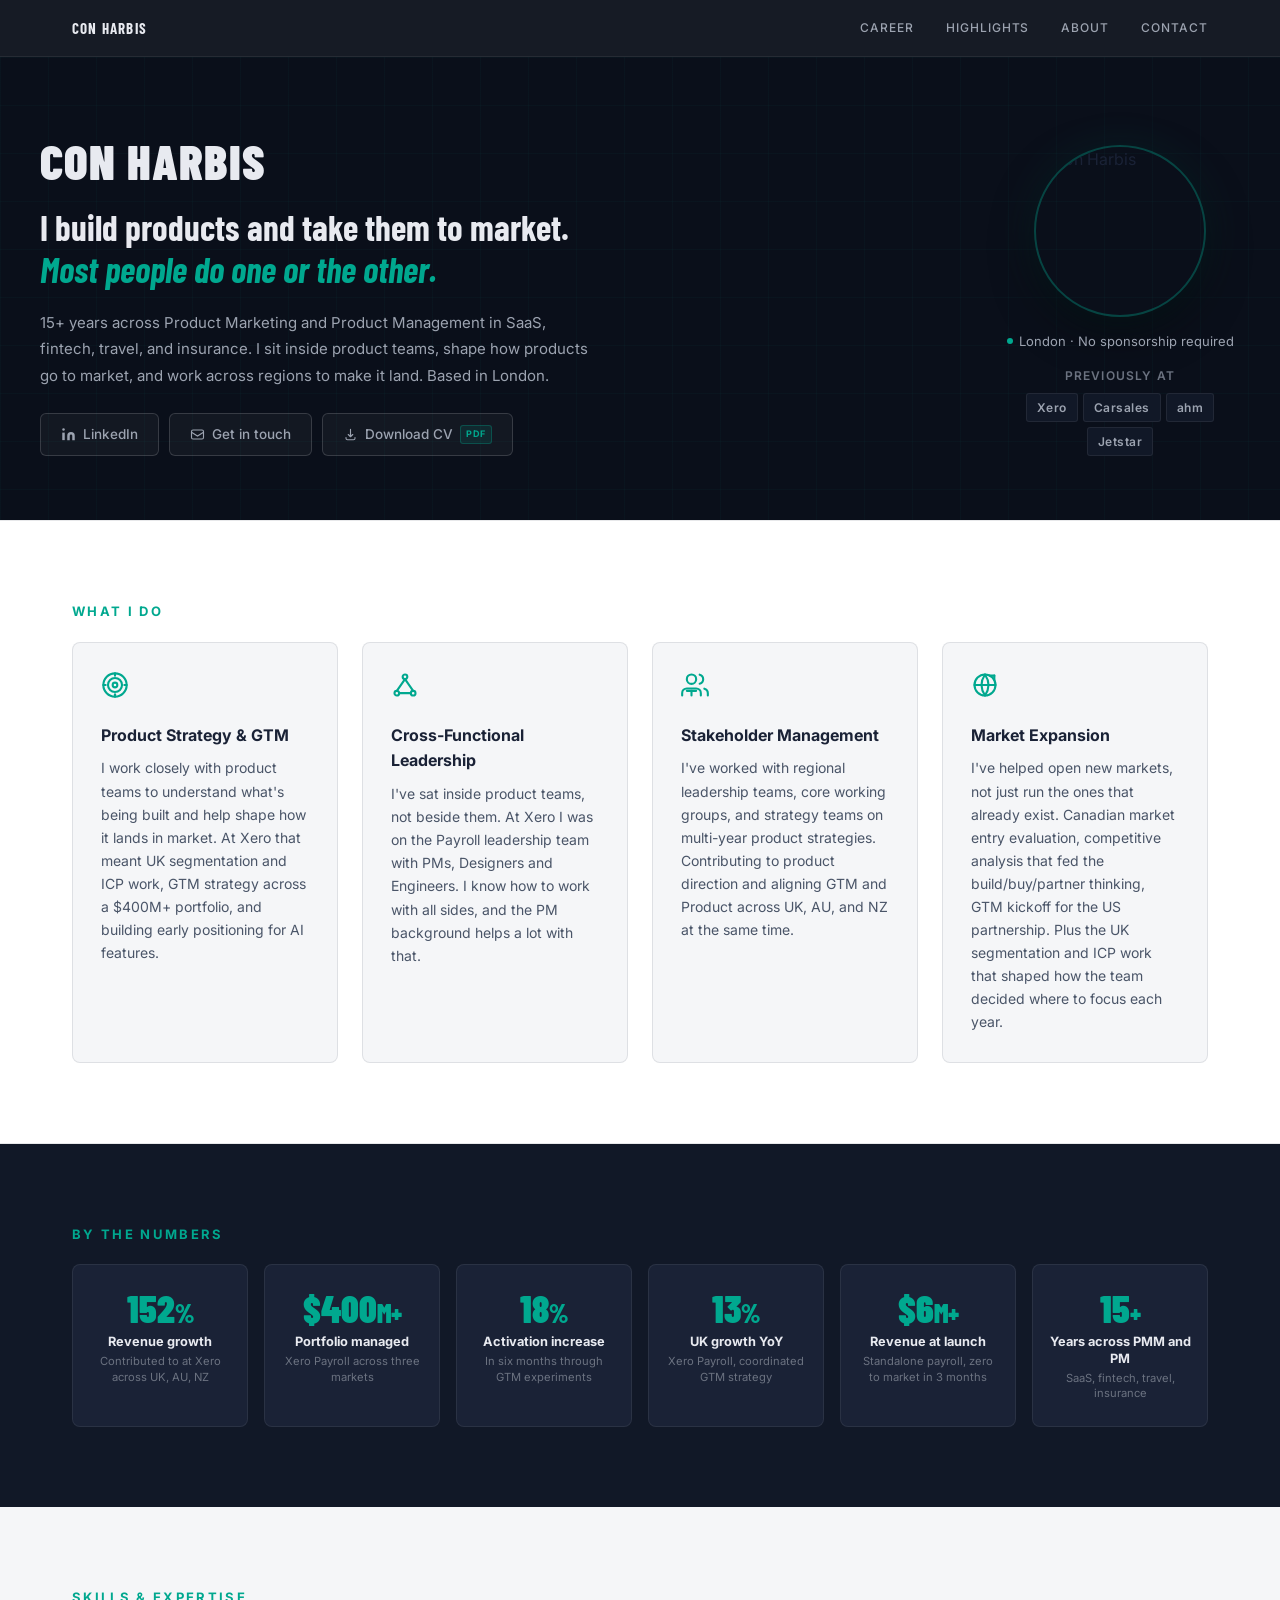
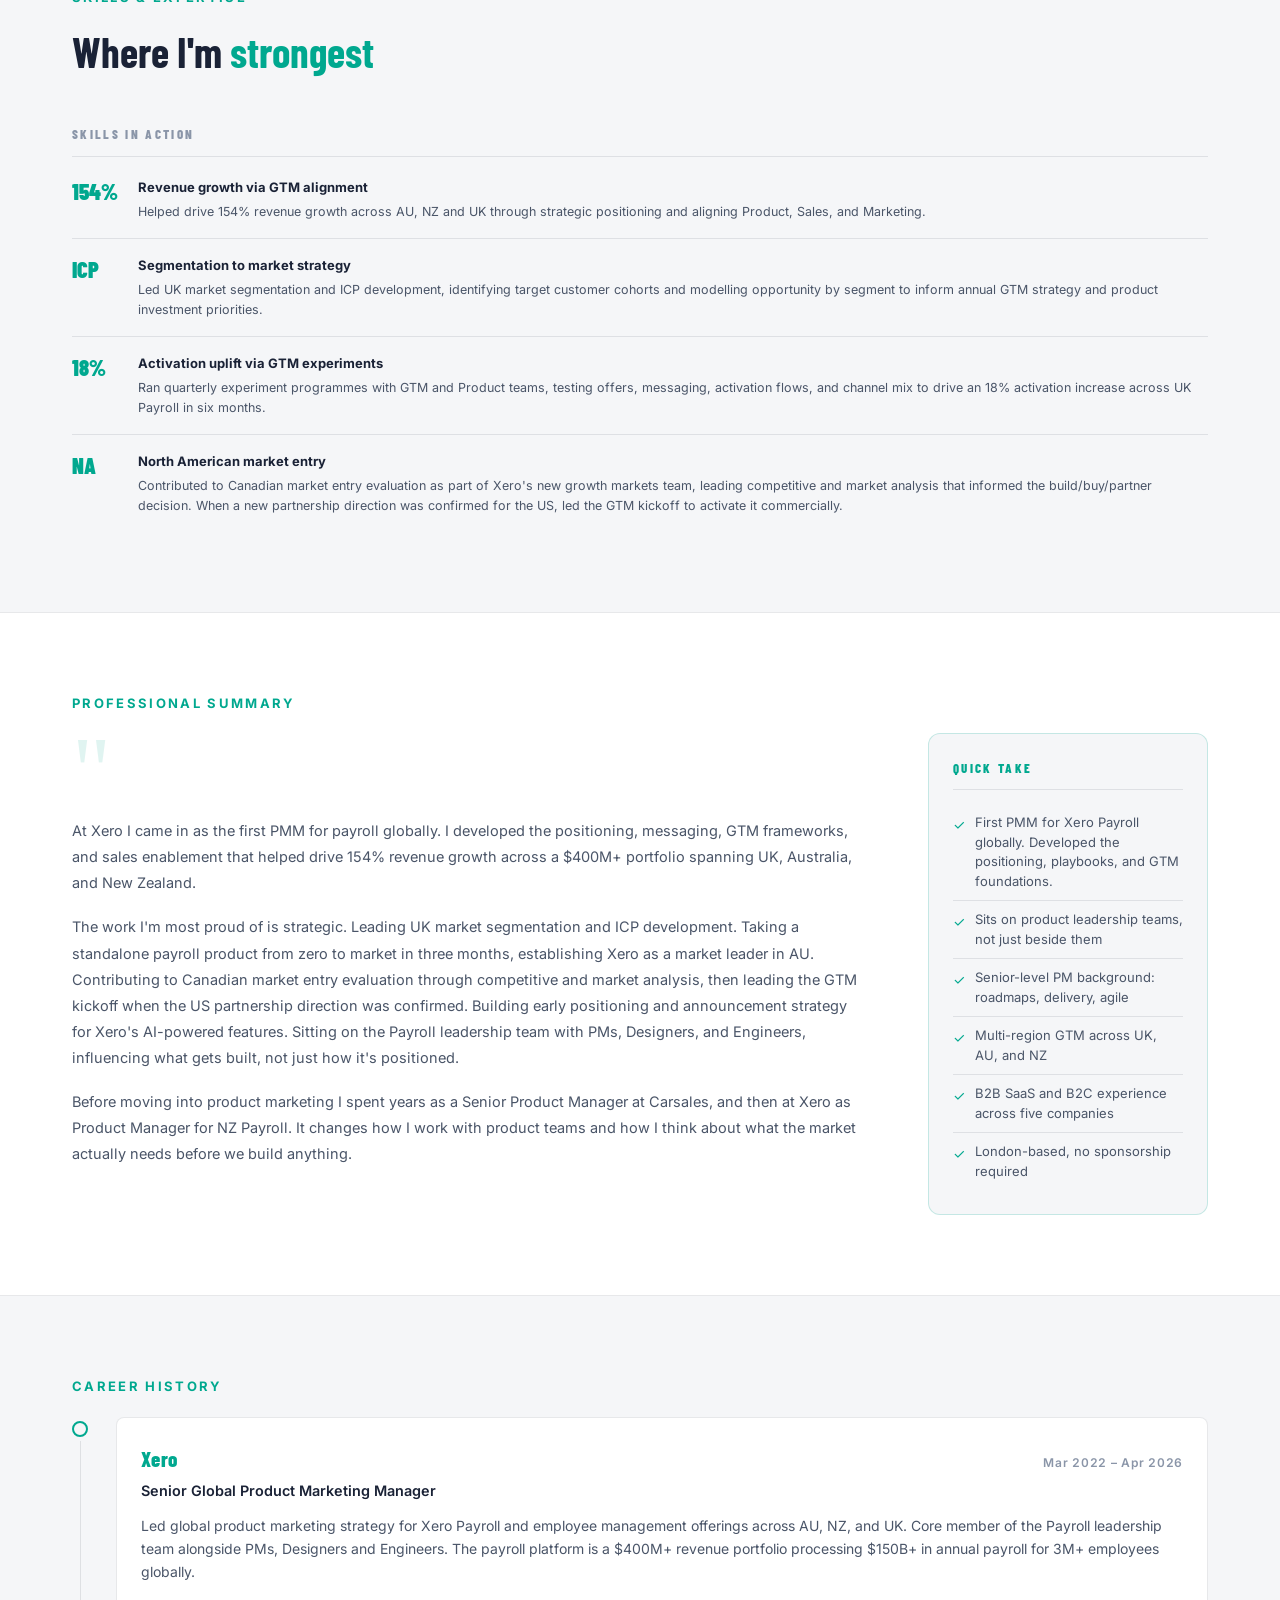
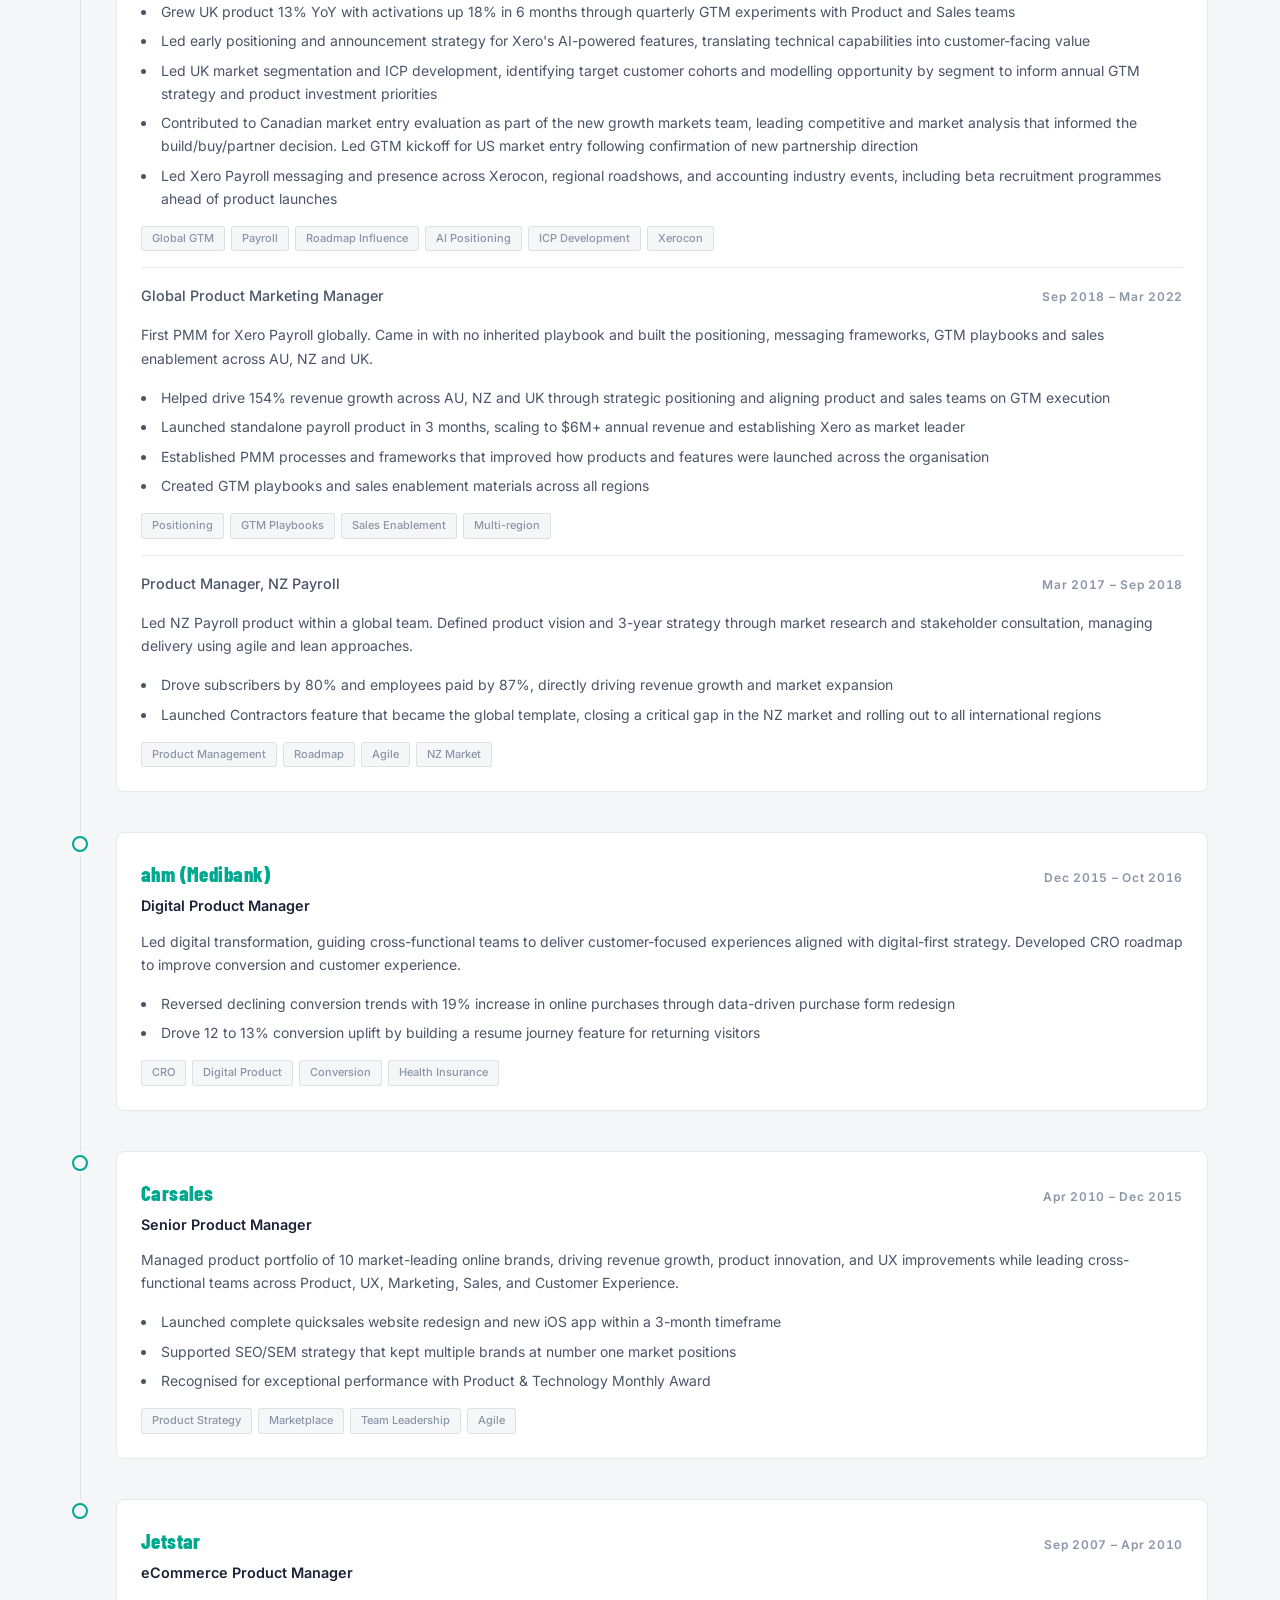
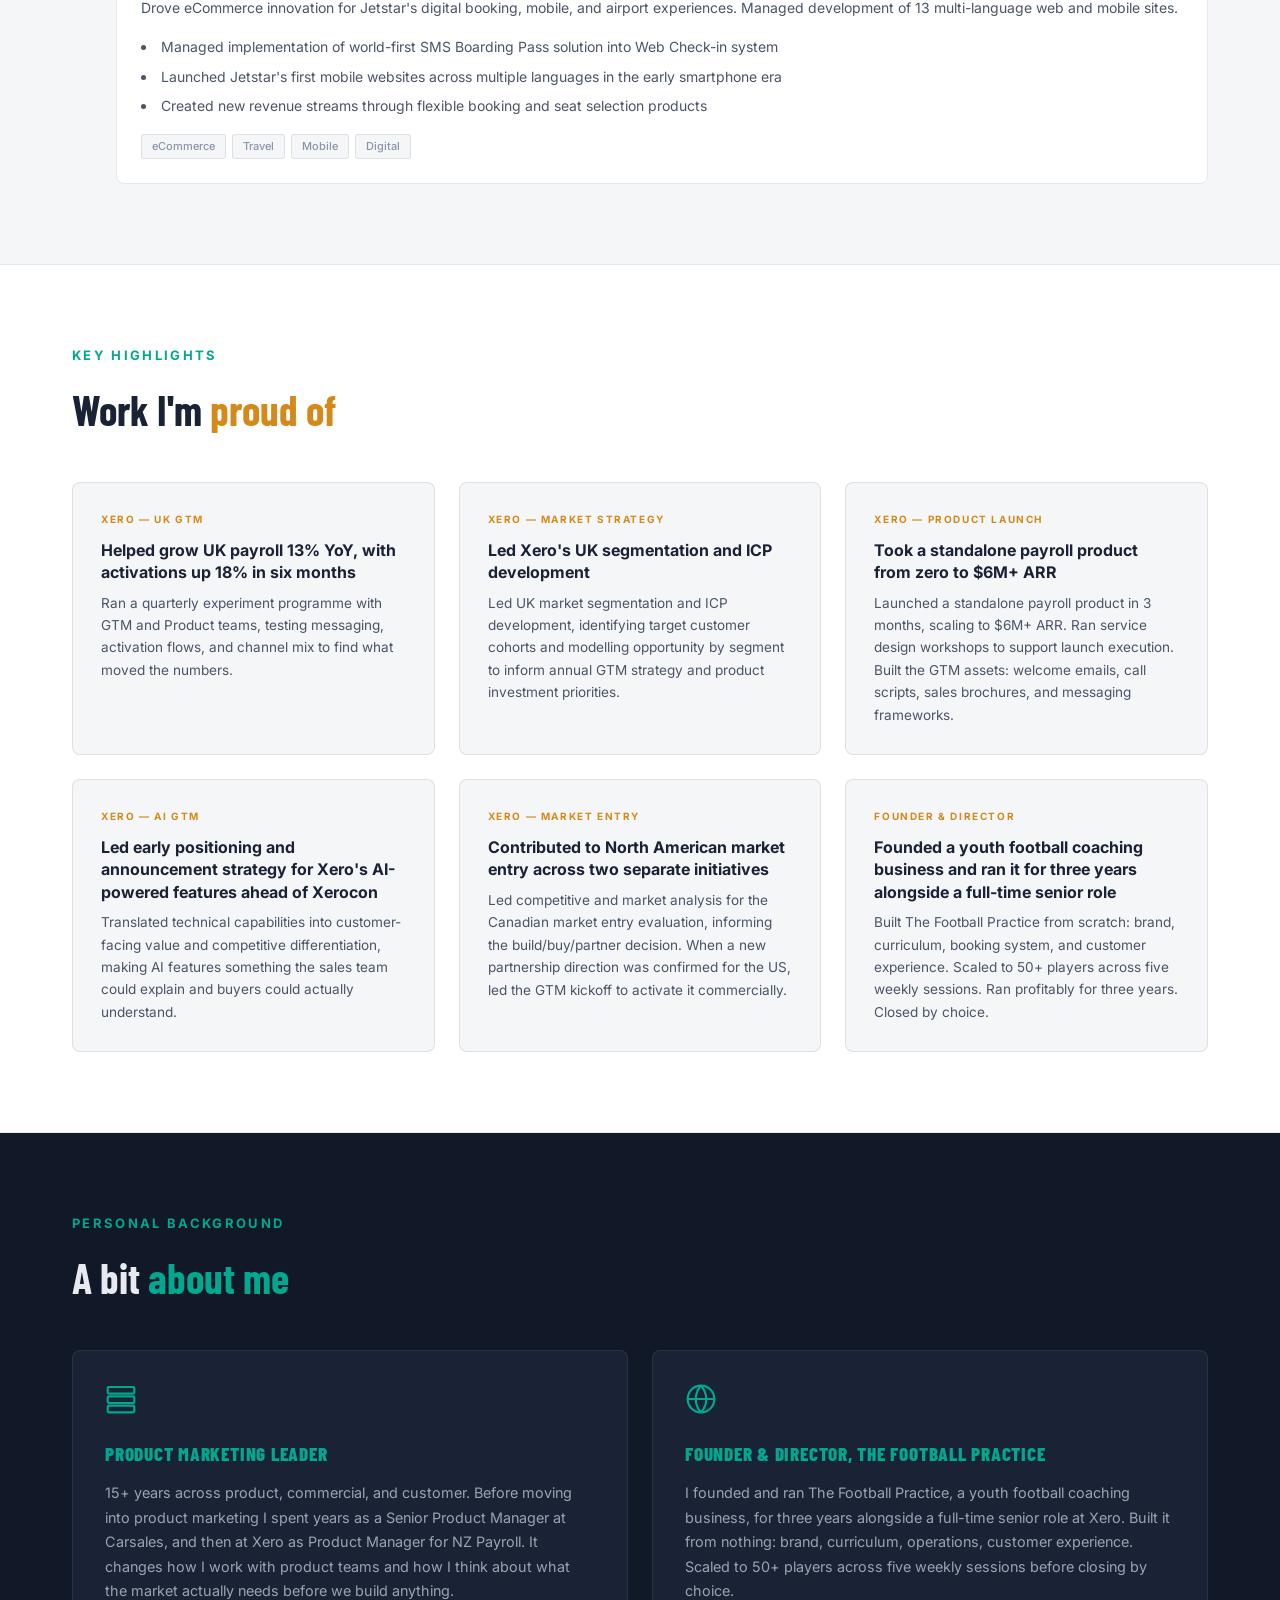
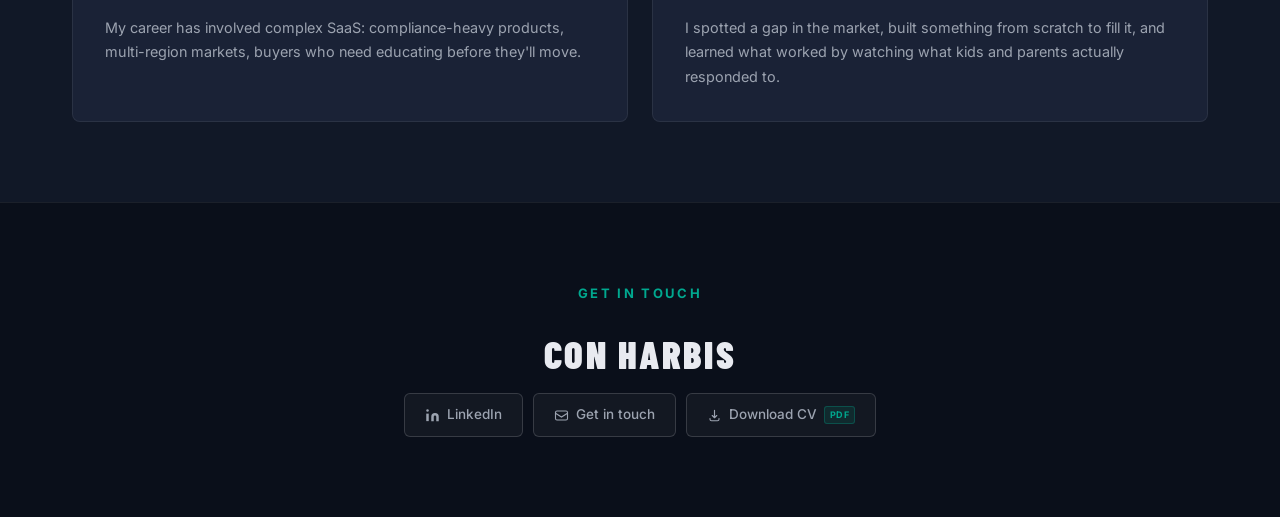
==== commit 3924afaf: "Update ICP skills card description across brand, mixpanel, and vertice sites Co-Authored-By: Claude " ====
--- a/brand/index.html
+++ b/brand/index.html
@@ -415,7 +415,7 @@
                         <div class="dia-metric">ICP</div>
                         <div>
                             <div class="dia-title">Segmentation to market strategy</div>
-                            <div class="dia-desc">Cohort analysis and market data shaped UK ICP development and opportunity modelling, directly informing the annual GTM strategy and resource allocation.</div>
+                            <div class="dia-desc">Led UK market segmentation and ICP development, identifying target customer cohorts and modelling opportunity by segment to inform annual GTM strategy and product investment priorities.</div>
                         </div>
                     </div>
                     <div class="dia-item">
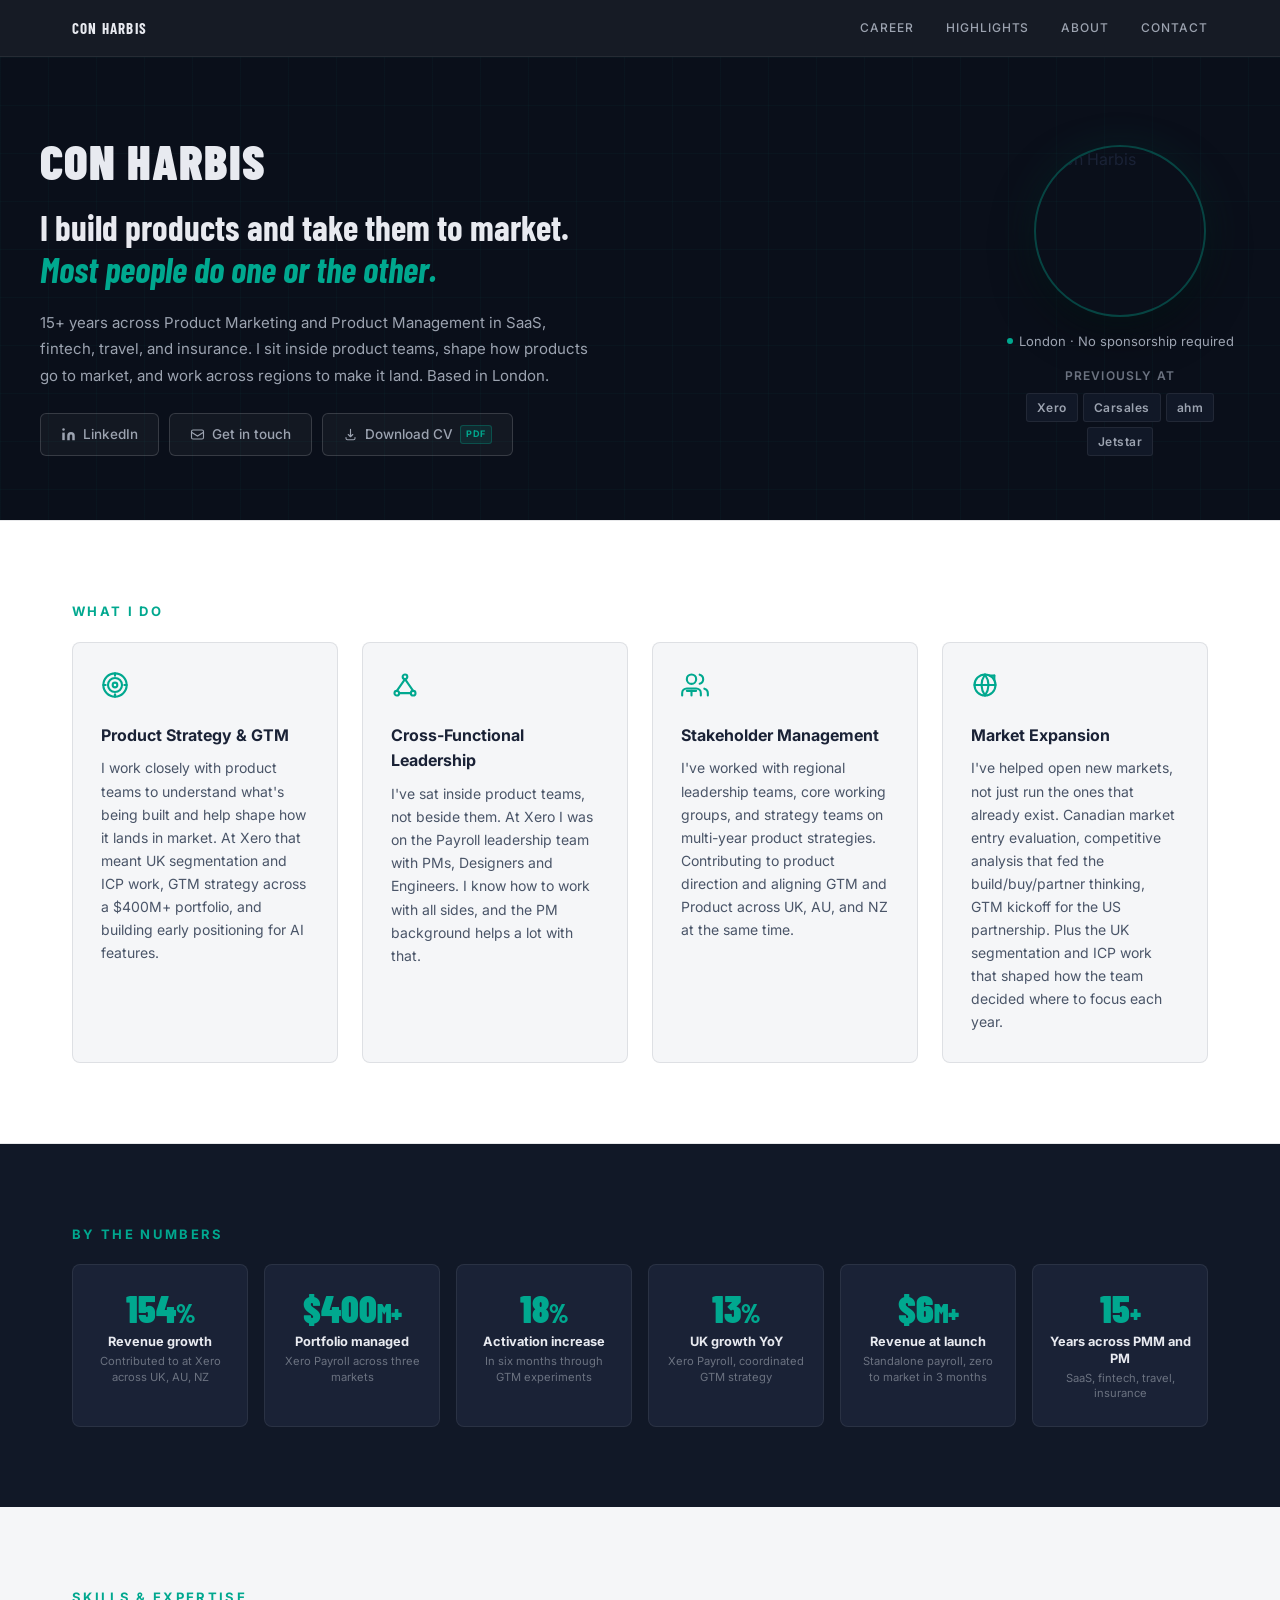
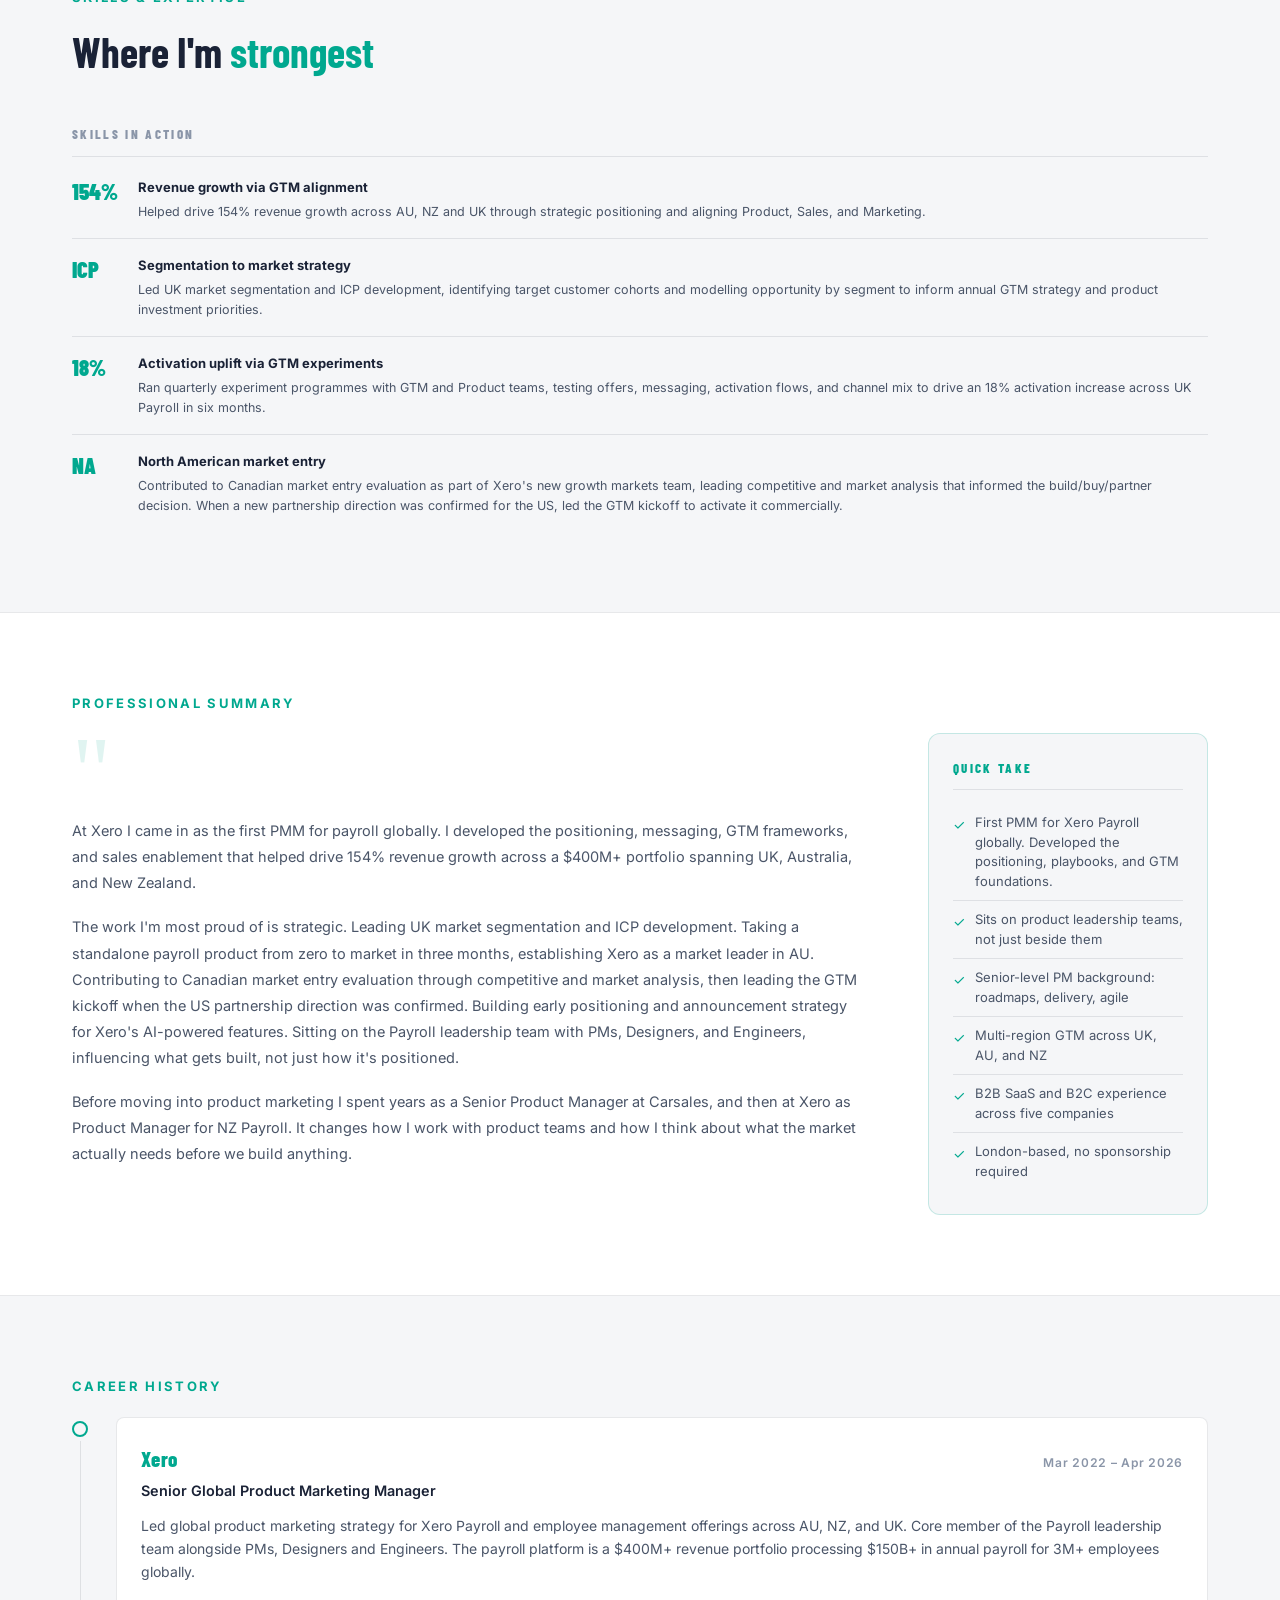
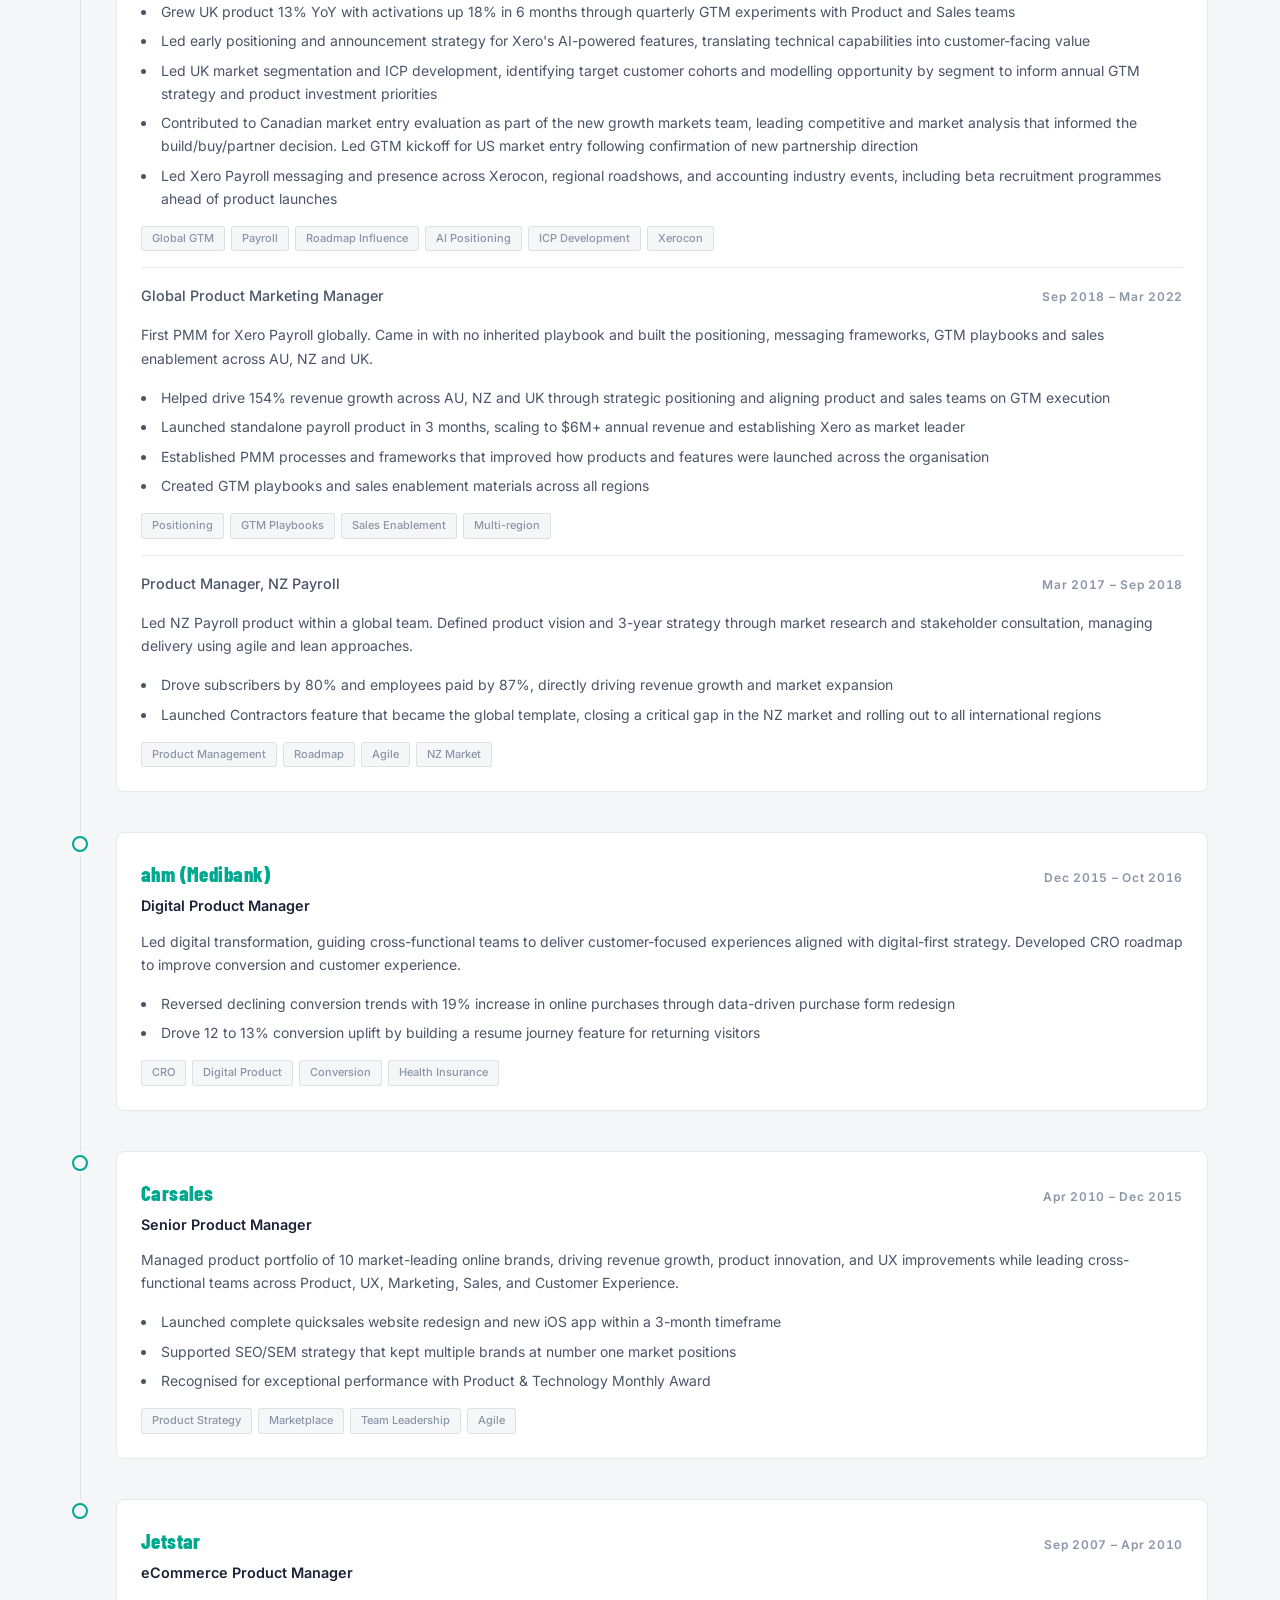
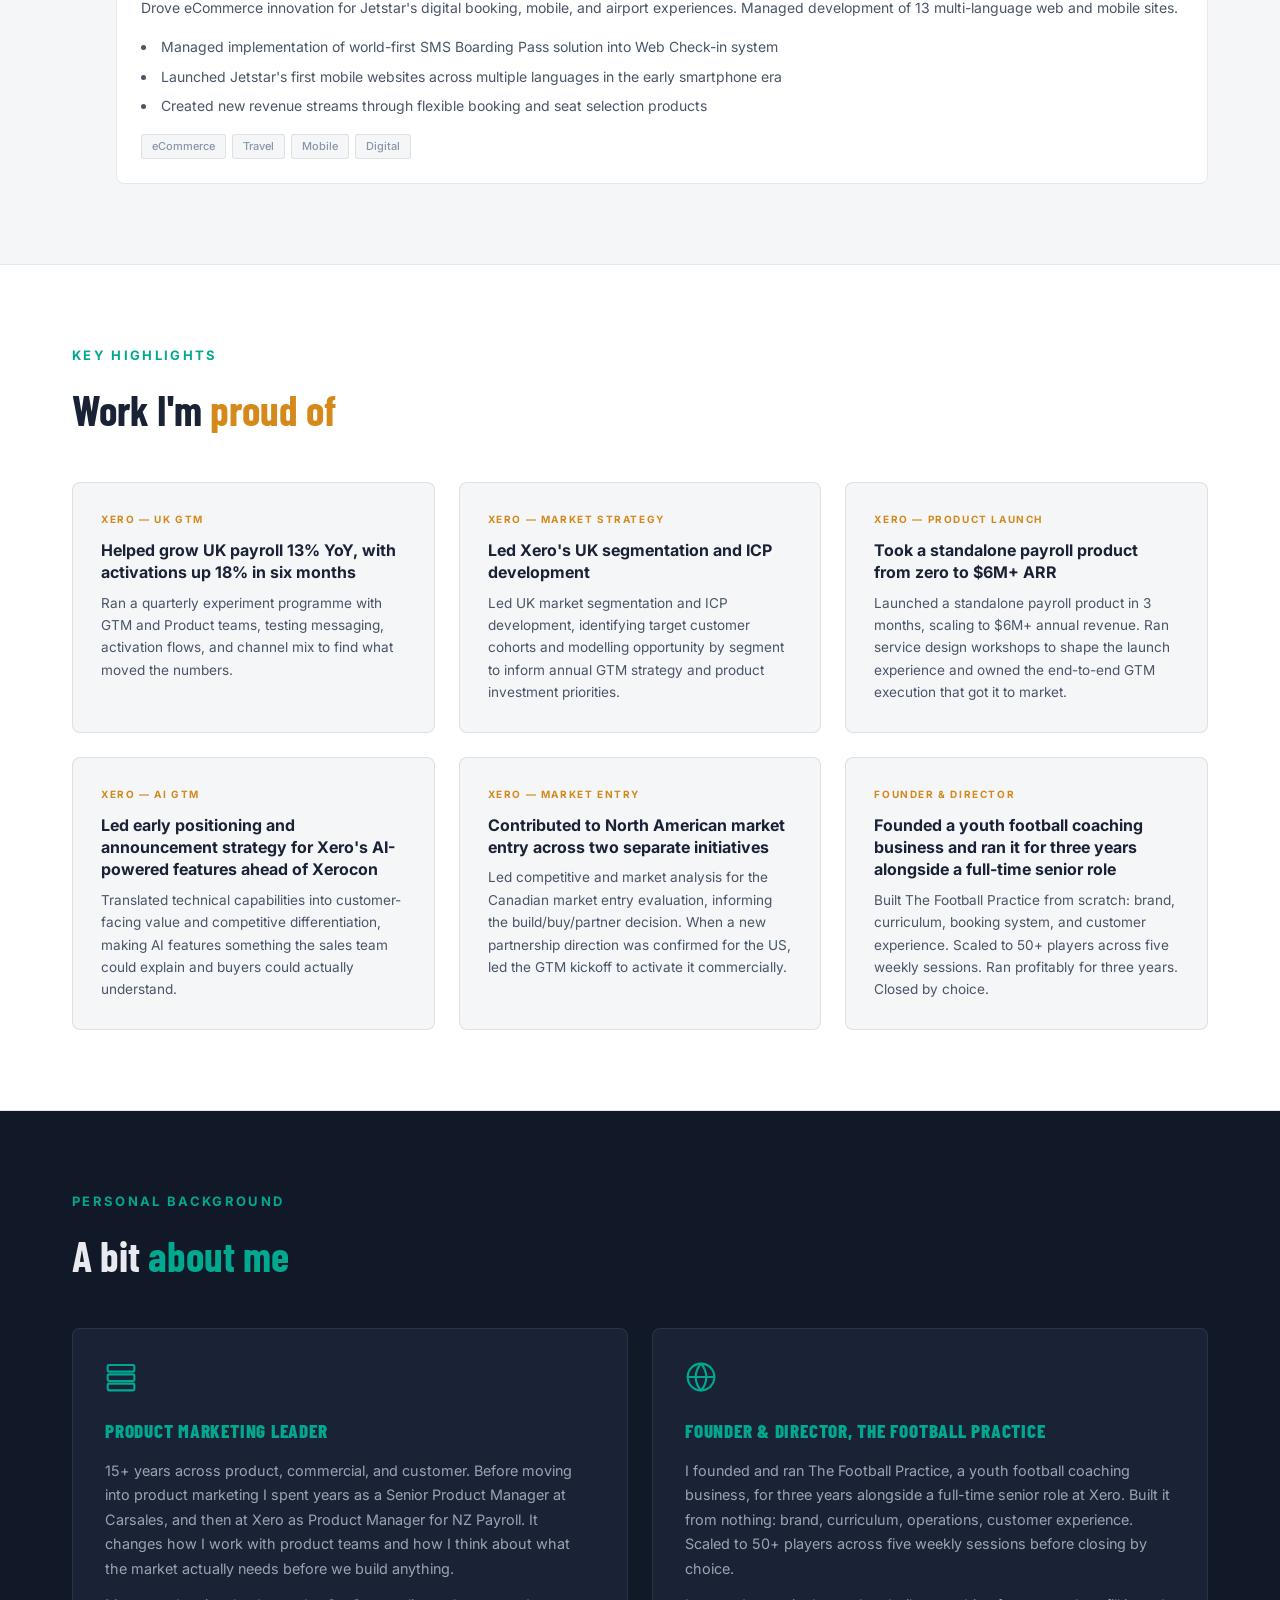
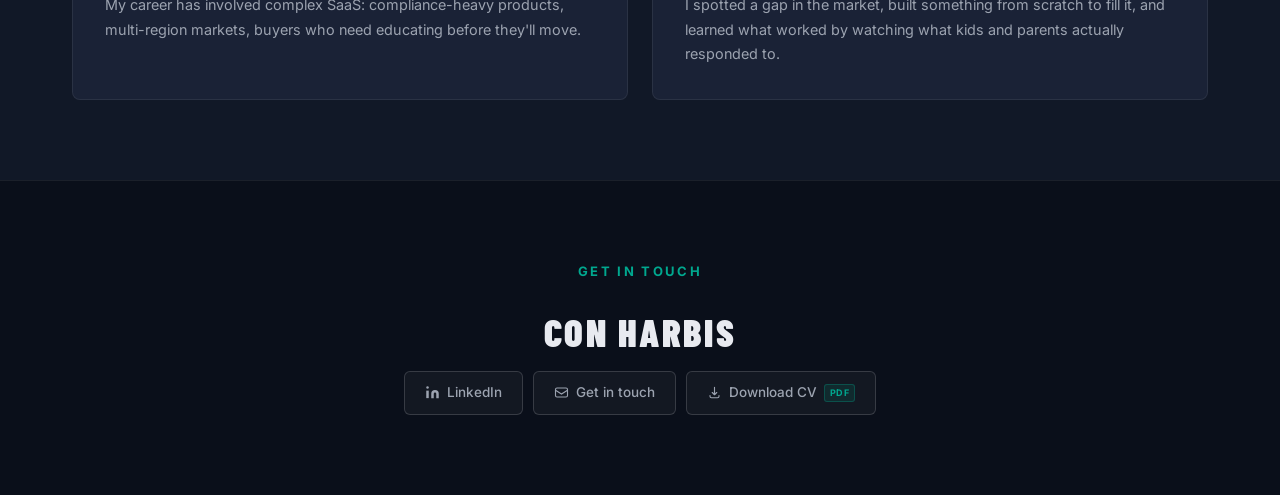
==== commit 93d94efe: "Update product launch highlight card description on conharbis.com Co-Authored-By: Claude Sonnet 4.6 " ====
--- a/brand/index.html
+++ b/brand/index.html
@@ -594,7 +594,7 @@
             <div class="hl-card">
                 <div class="hl-metric">XERO — PRODUCT LAUNCH</div>
                 <h3>Took a standalone payroll product from zero to $6M+ ARR</h3>
-                <p>Launched a standalone payroll product in 3 months, scaling to $6M+ ARR. Ran service design workshops to support launch execution. Built the GTM assets: welcome emails, call scripts, sales brochures, and messaging frameworks.</p>
+                <p>Launched a standalone payroll product in 3 months, scaling to $6M+ annual revenue. Ran service design workshops to shape the launch experience and owned the end-to-end GTM execution that got it to market.</p>
             </div>
             <div class="hl-card">
                 <div class="hl-metric">XERO — AI GTM</div>
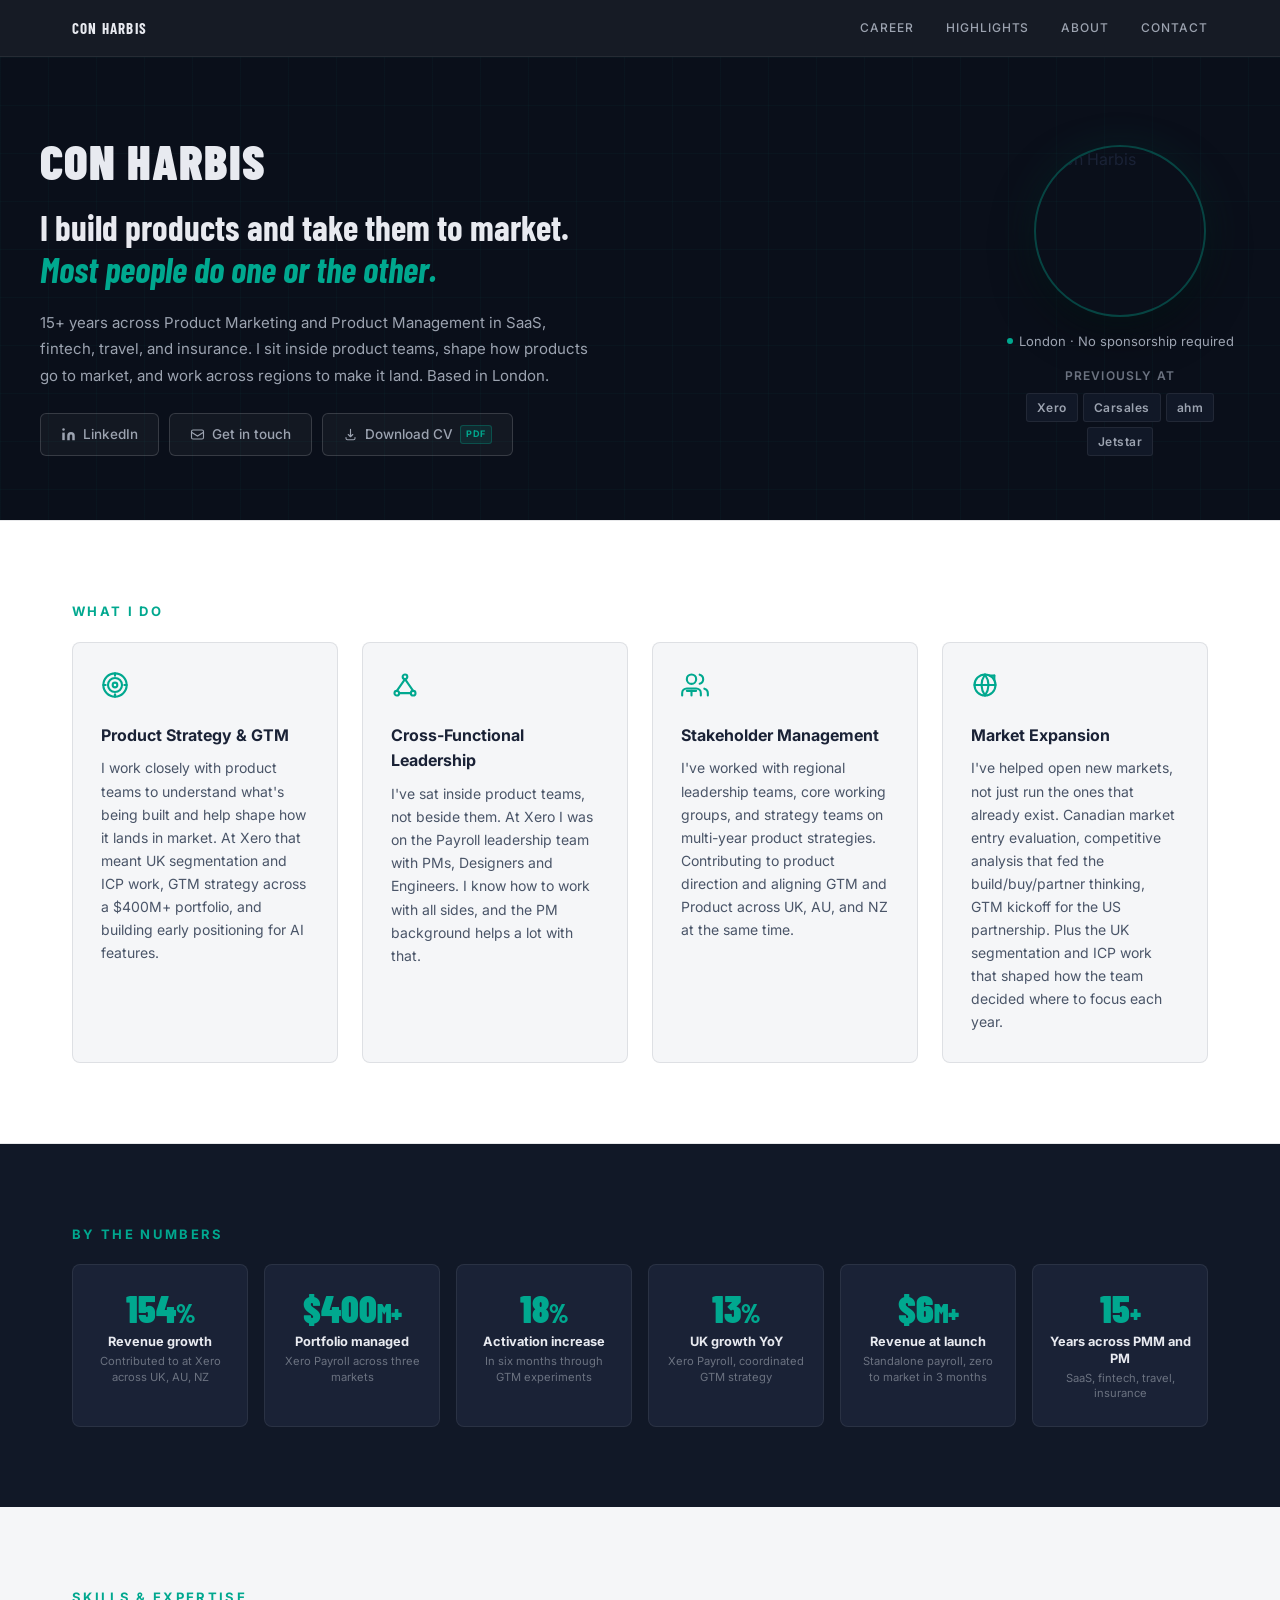
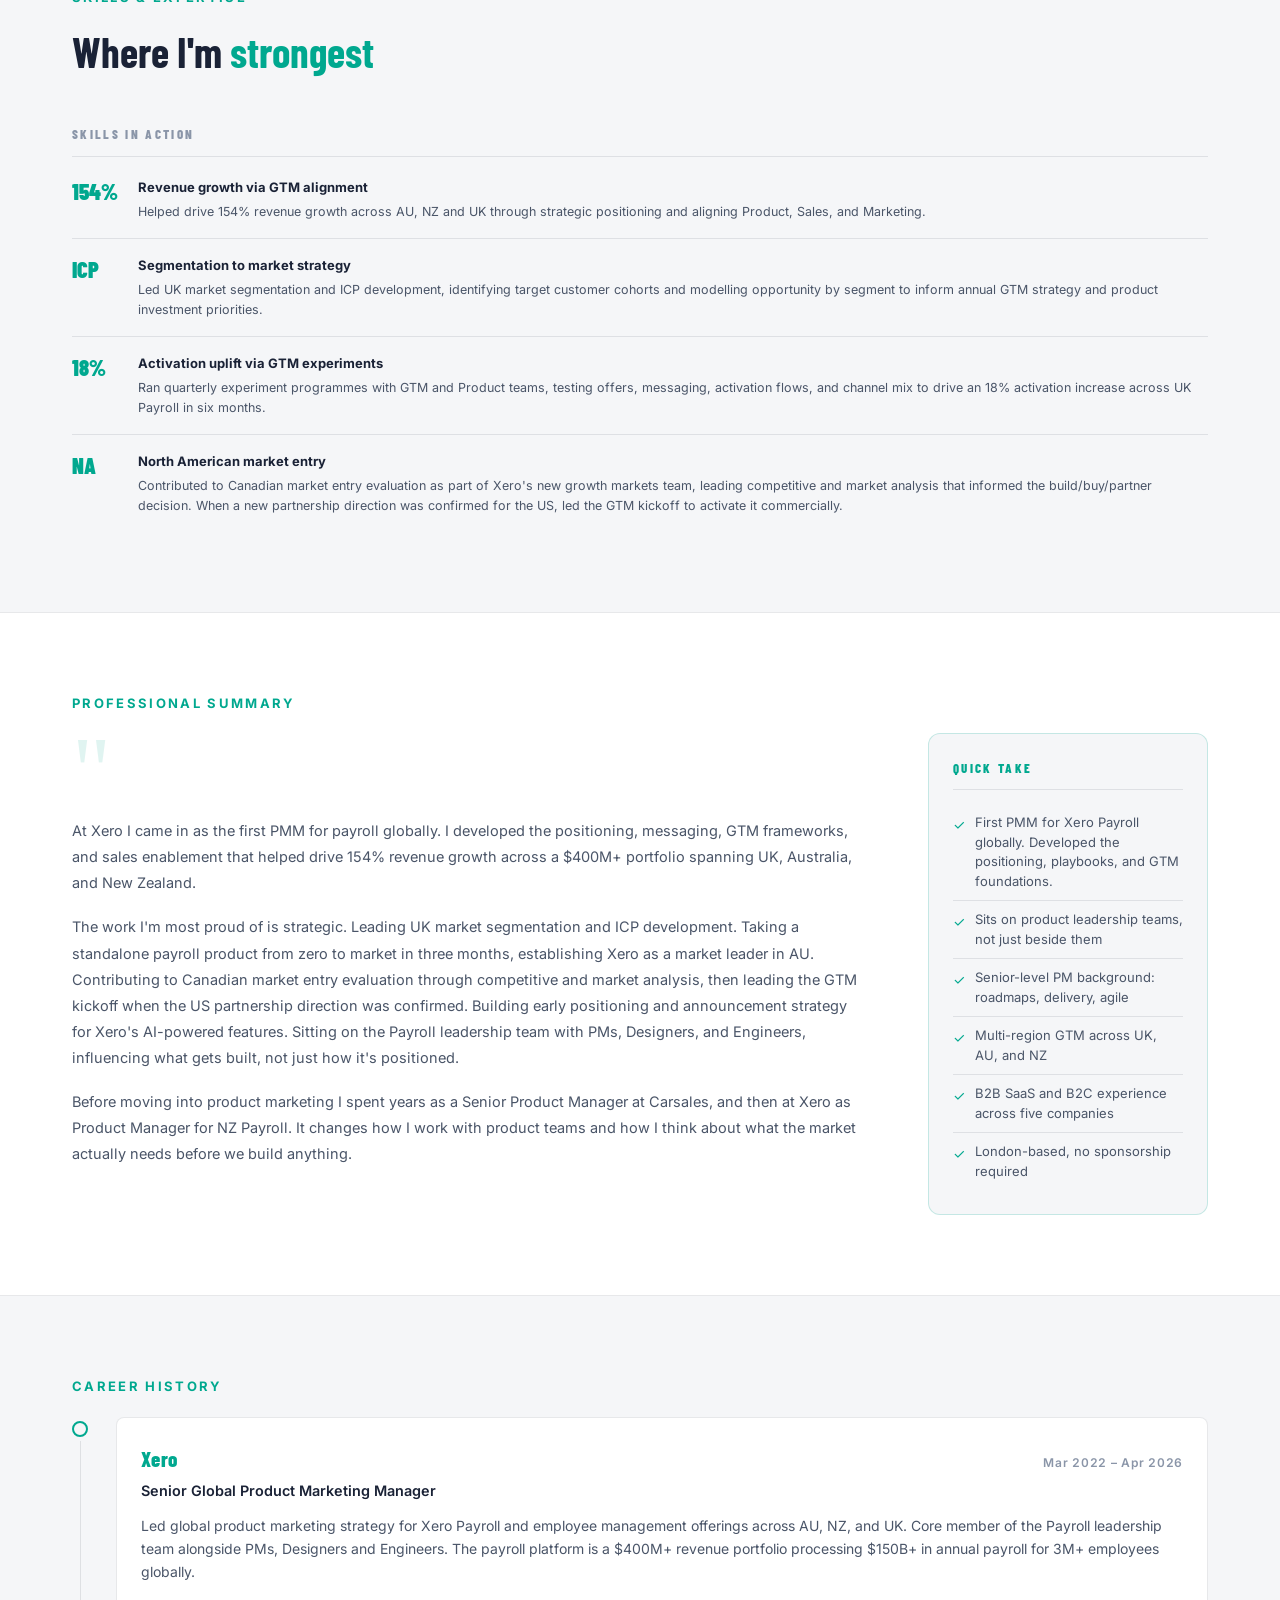
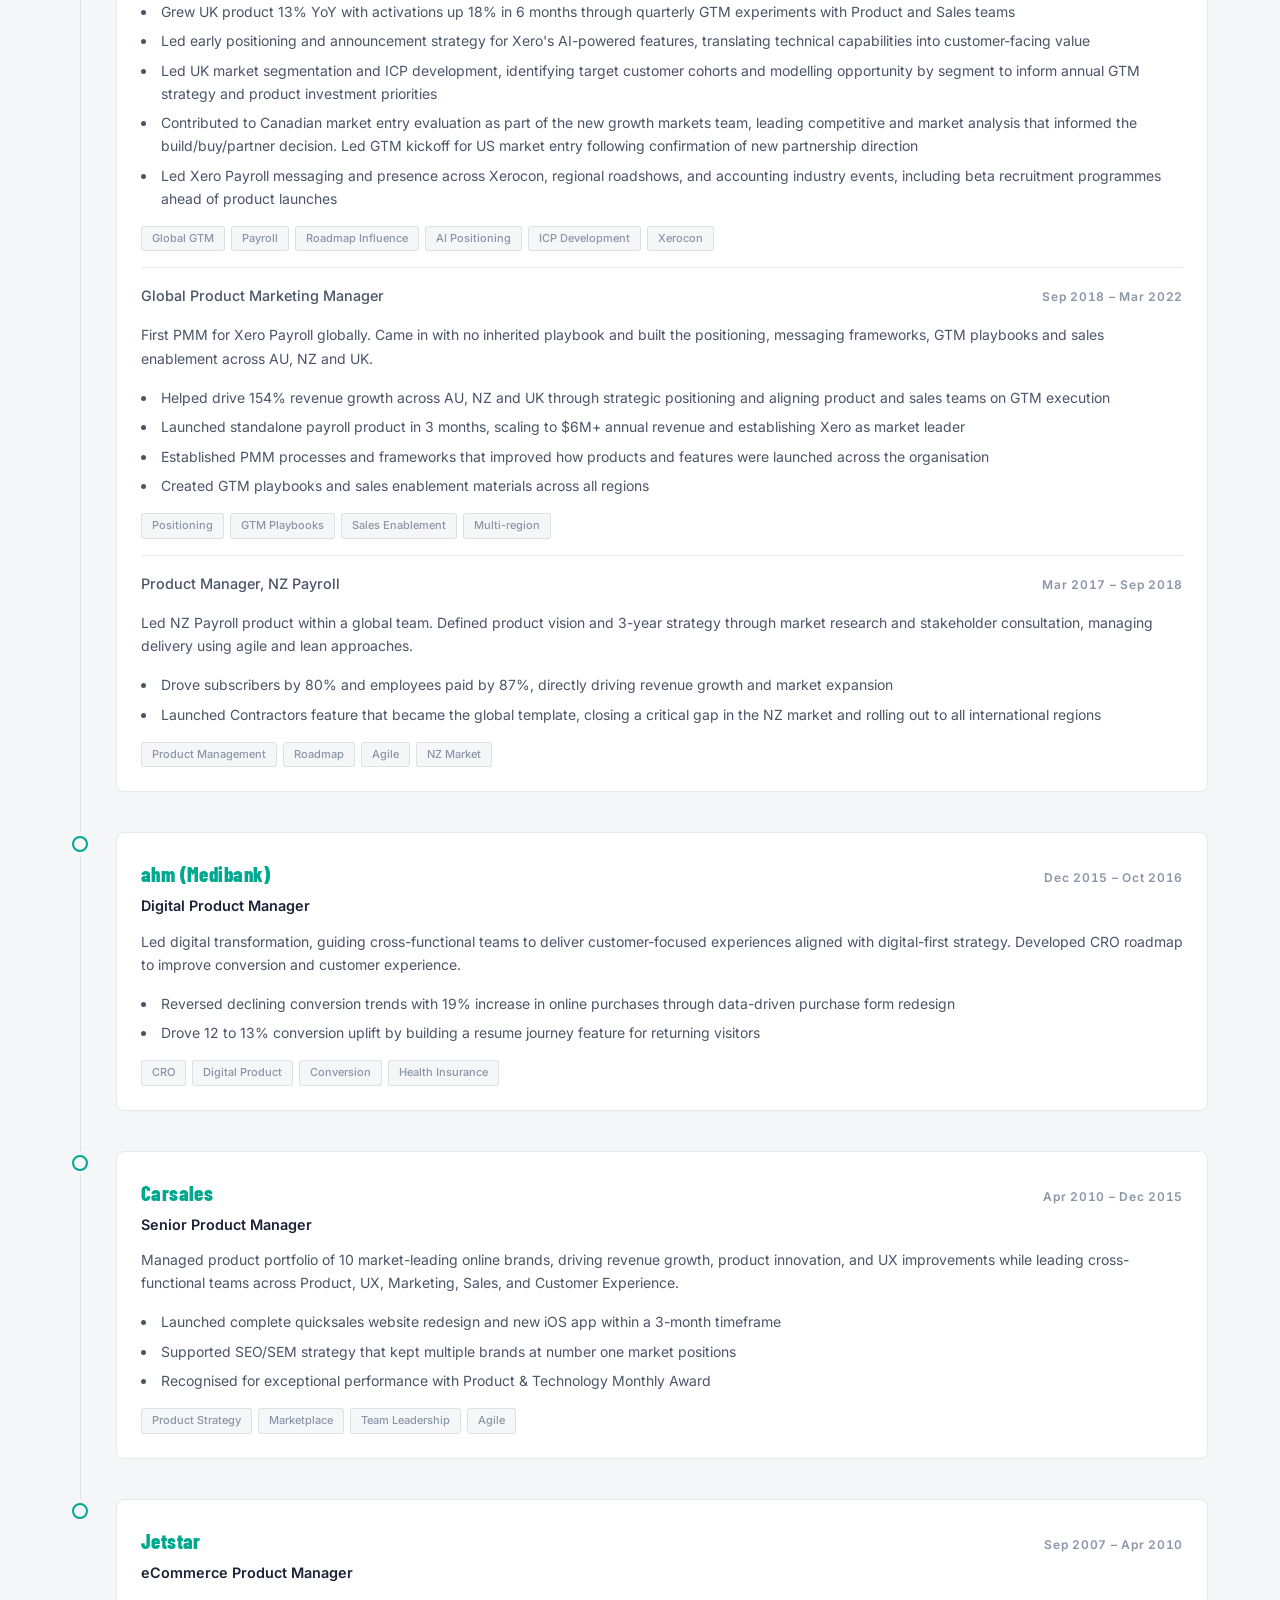
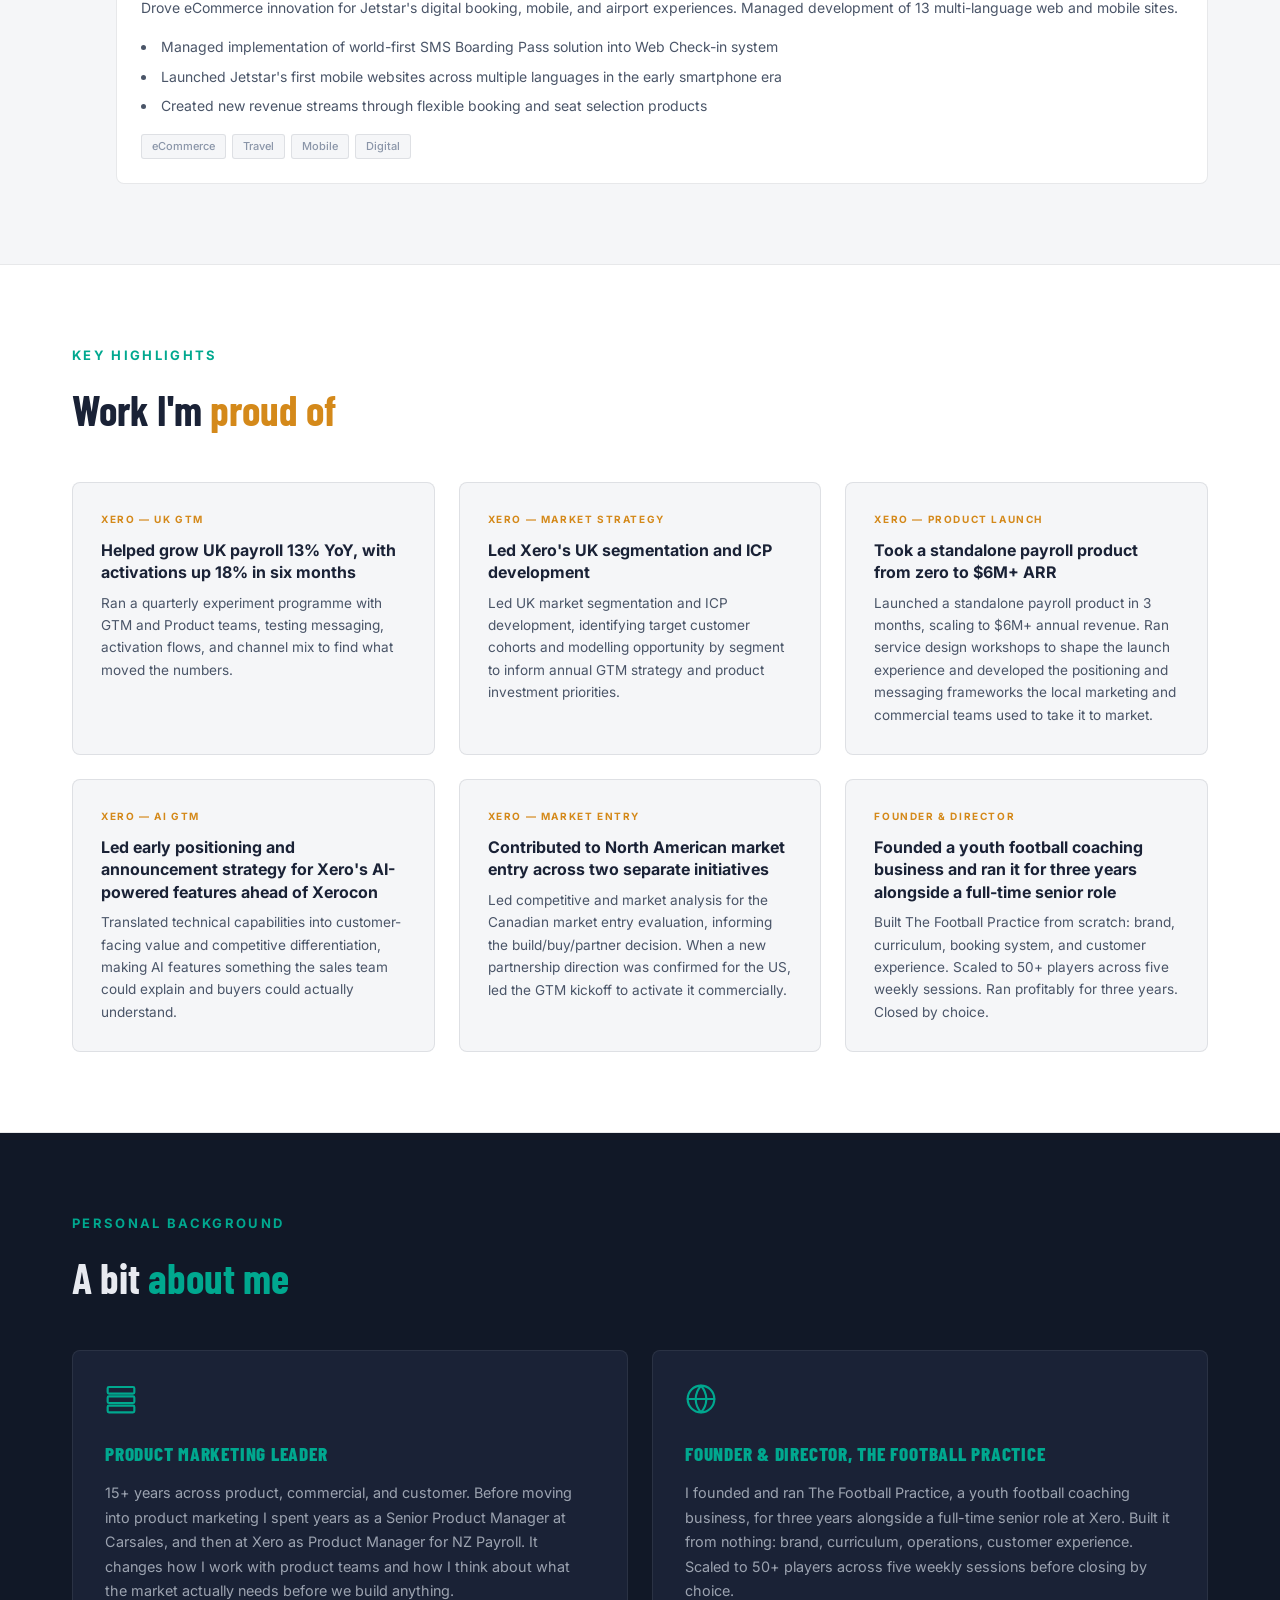
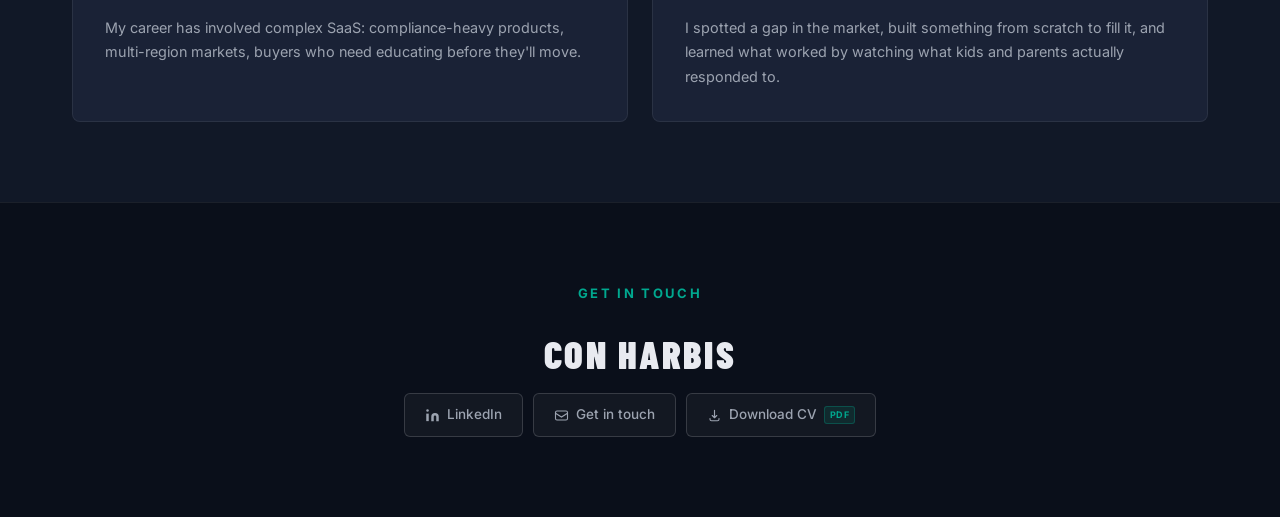
==== commit 404f19a4: "Update Xero Product Launch highlight card copy on conharbis.com Co-Authored-By: Claude Sonnet 4.6 <n" ====
--- a/brand/index.html
+++ b/brand/index.html
@@ -594,7 +594,7 @@
             <div class="hl-card">
                 <div class="hl-metric">XERO — PRODUCT LAUNCH</div>
                 <h3>Took a standalone payroll product from zero to $6M+ ARR</h3>
-                <p>Launched a standalone payroll product in 3 months, scaling to $6M+ annual revenue. Ran service design workshops to shape the launch experience and owned the end-to-end GTM execution that got it to market.</p>
+                <p>Launched a standalone payroll product in 3 months, scaling to $6M+ annual revenue. Ran service design workshops to shape the launch experience and developed the positioning and messaging frameworks the local marketing and commercial teams used to take it to market.</p>
             </div>
             <div class="hl-card">
                 <div class="hl-metric">XERO — AI GTM</div>
